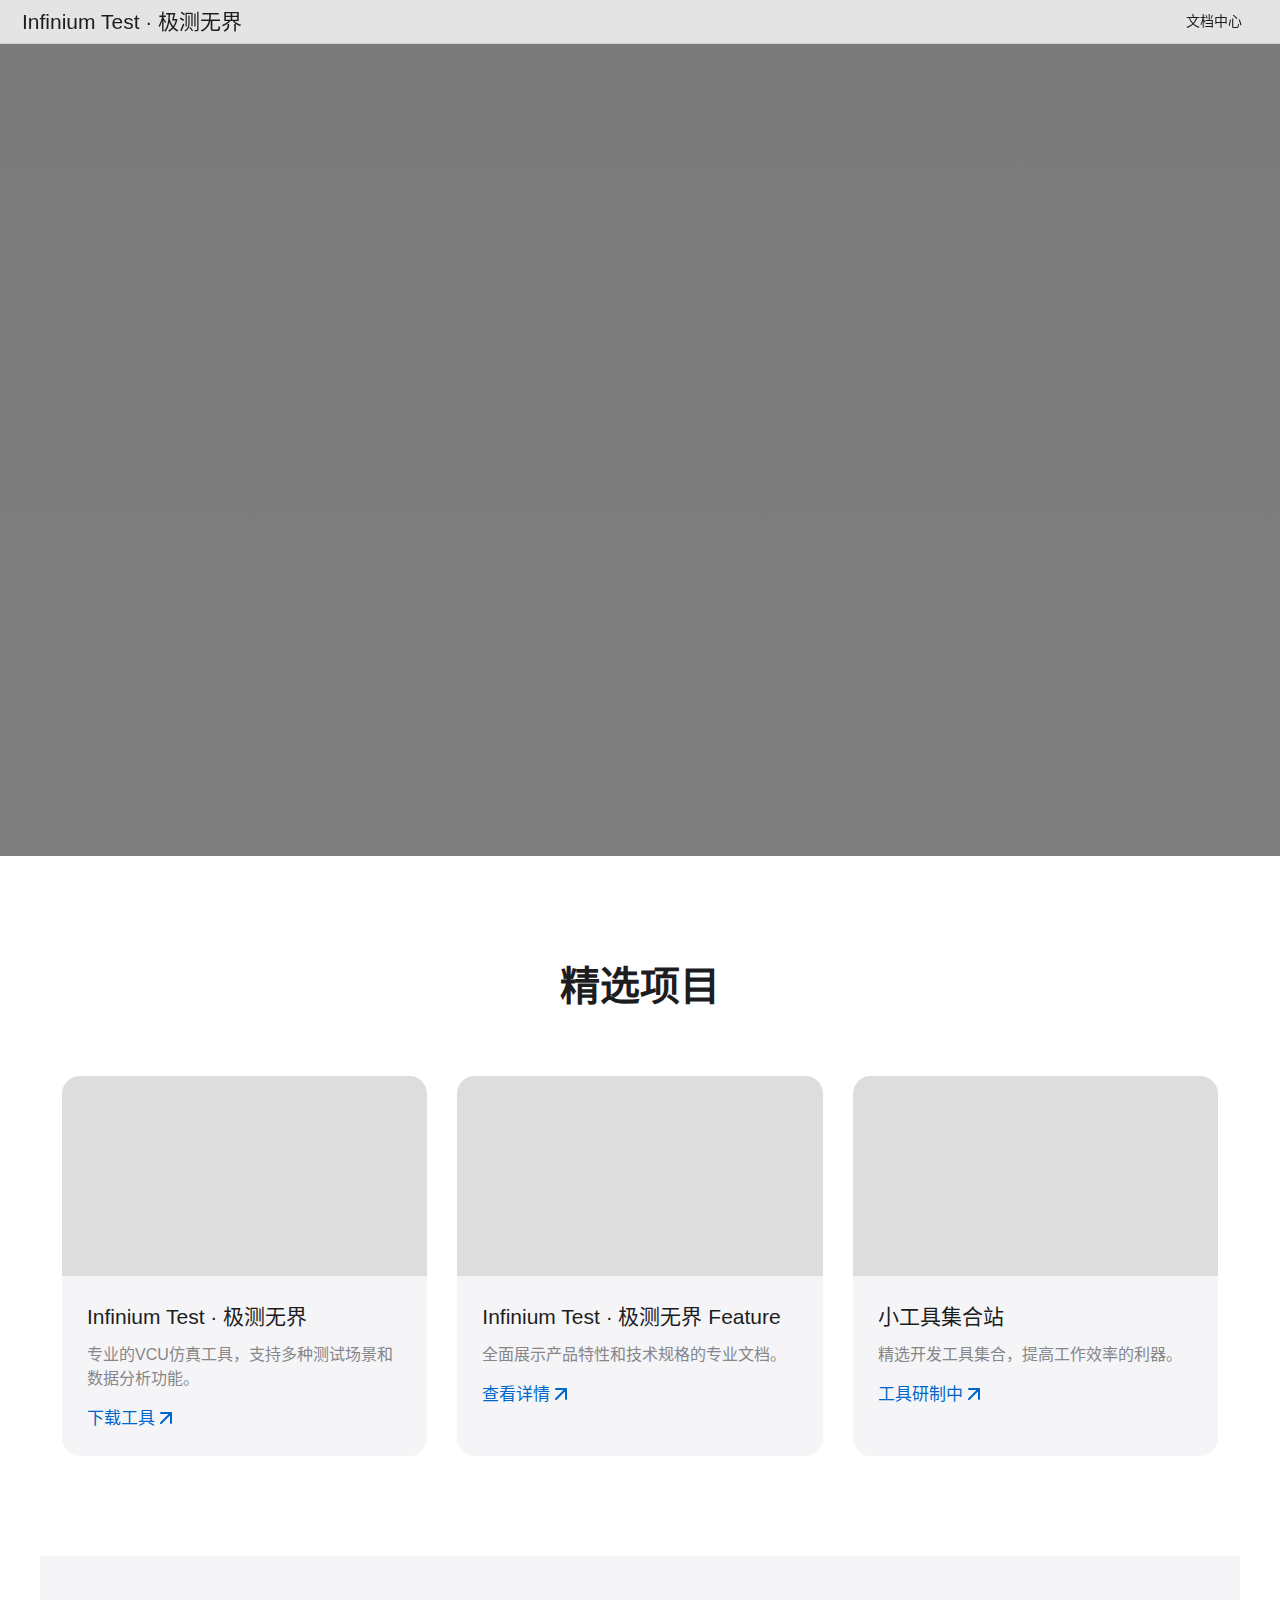
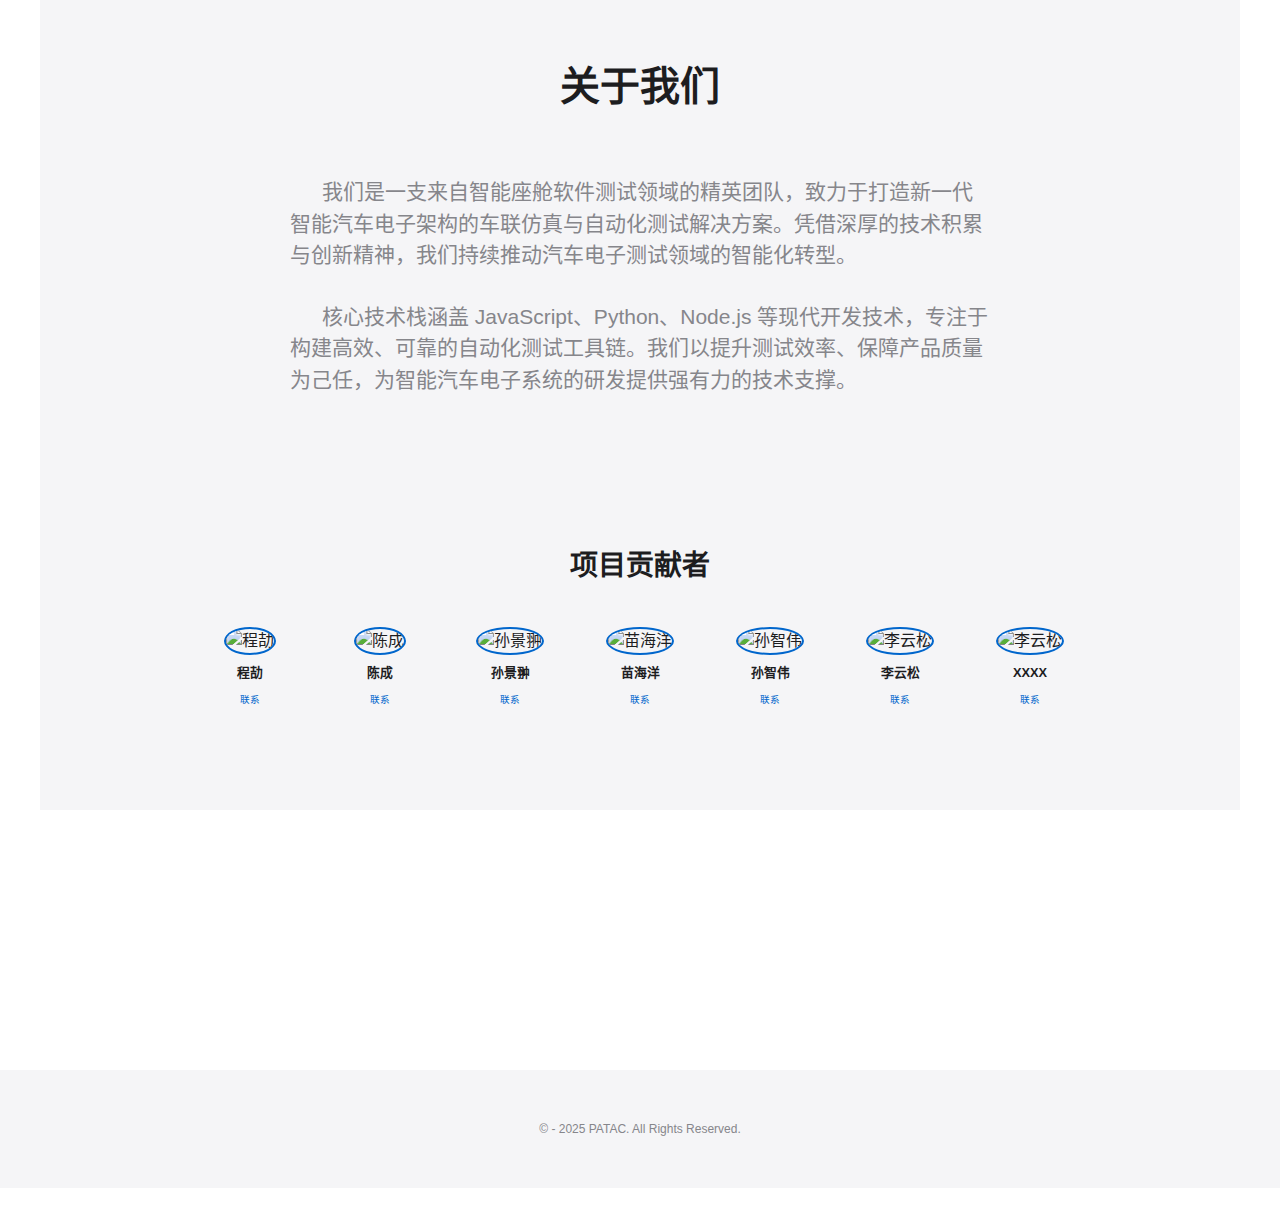
==== index.html @ ec0acb96 "init" ====
<!DOCTYPE html>
<html lang="zh-CN">
<head>
    <meta charset="UTF-8">
    <meta name="viewport" content="width=device-width, initial-scale=1.0">
    <title>Infinium Test · 极测无界 | 首页</title>
    <link rel="stylesheet" type="text/css" href="./css/animate.css" />
<!--    <link rel="stylesheet" type="text/css" href="./css/animate.css" />-->
<!--    <link rel="stylesheet" type="text/css" href="./css/elementui-index.css" />-->
    <style>
        :root {
            --apple-black: #1d1d1f;
            --apple-dark-gray: #333336;
            --apple-gray: #86868b;
            --apple-light-gray: #f5f5f7;
            --apple-blue: #0066cc;
            --apple-white: #ffffff;
        }
        
        * {
            margin: 0;
            padding: 0;
            box-sizing: border-box;
            font-family: -apple-system, BlinkMacSystemFont, "Segoe UI", Roboto, Helvetica, Arial, sans-serif;
        }
        
        body {
            background-color: var(--apple-white);
            color: var(--apple-black);
            line-height: 1.5;
            -webkit-font-smoothing: antialiased;
        }
        
        .navbar {
            background-color: rgba(255, 255, 255, 0.8);
            backdrop-filter: blur(20px);
            -webkit-backdrop-filter: blur(20px);
            position: fixed;
            top: 0;
            left: 0;
            right: 0;
            height: 44px;
            padding: 0 22px;
            display: flex;
            align-items: center;
            justify-content: space-between;
            z-index: 999;
            border-bottom: 1px solid rgba(0, 0, 0, 0.1);
        }
        
        .nav-logo {
            font-size: 21px;
            font-weight: 500;
            color: var(--apple-black);
            text-decoration: none;
        }
        
        .nav-links {
            display: flex;
            gap: 30px;
            align-items: center;
        }
        
        .nav-link {
            color: var(--apple-black);
            text-decoration: none;
            font-size: 14px;
            font-weight: 400;
            transition: opacity 0.3s;
        }
        
        .nav-link:hover {
            opacity: 0.7;
        }

        .nav-dropdown {
            position: relative;
            display: flex;
            align-items: center;
        }

        .dropdown-menu {
            position: absolute;
            top: 100%;
            left: 0;
            background-color: rgba(255, 255, 255, 0.9);
            backdrop-filter: blur(20px);
            -webkit-backdrop-filter: blur(20px);
            border-radius: 8px;
            box-shadow: 0 4px 12px rgba(0, 0, 0, 0.1);
            padding: 8px 0;
            min-width: 160px;
            opacity: 0;
            visibility: hidden;
            transition: opacity 0.3s, visibility 0.3s;
        }

        .dropdown-item {
            display: block;
            padding: 8px 16px;
            color: var(--apple-black);
            text-decoration: none;
            font-size: 14px;
            transition: background-color 0.3s;
        }

        .dropdown-item:hover {
            background-color: var(--apple-light-gray);
        }

        .nav-dropdown:hover .dropdown-menu {
            opacity: 1;
            visibility: visible;
        }

        .hero-slideshow {
            position: absolute;
            top: 0;
            left: 0;
            width: 100%;
            height: 100%;
            z-index: 0;
        }

        .slide {
            position: absolute;
            top: 0;
            left: 100%;  /* 初始位置在屏幕右侧 */
            width: 100%;
            height: 100%;
            background-size: cover;
            background-position: center;
            transition: left 1s ease-in-out;  /* 添加left属性的过渡效果 */
            opacity: 0.8;
        }

        .slide.active {
            left: 0;  /* 当前幻灯片移动到正常位置 */
        }

        .slide.prev {
            left: -100%;  /* 上一张幻灯片移动到左侧 */
        }
        
        .hero {
            min-height: 100vh;
            display: flex;
            flex-direction: column;
            justify-content: center;
            align-items: center;
            text-align: center;
            padding: 0 22px;
            margin-top: -44px;
            background: linear-gradient(to bottom, var(--apple-light-gray), var(--apple-white));
            /*background: red;*/
            /*background-image: url("./resources/images/home.png"); !* 图片路径 *!*/
            /*background-repeat: no-repeat;           !* 不重复 *!*/
            /*background-position: center;            !* 居中 *!*/
            /*background-size: cover;*/
            position: relative;
            overflow: hidden;
        }
        
        .hero h1 {
            font-size: 80px;
            font-weight: 600;
            font-color: red;
            margin-bottom: 10px;
            /*background: linear-gradient(to right, #000, #333);*/
            /*-webkit-background-clip: text;*/
            /*-webkit-text-fill-color: transparent;*/
            z-index: 10;
            color: var(--apple-white);
            text-shadow: 2px 2px 4px rgba(0, 0, 0, 0.5);
        }
        
        .hero p {
            font-size: 28px;
            color: var(--apple-gray);
            /*color: var(--apple-white);*/
            /*color: white;*/
            /*color: yellow;*/
            max-width: 700px;
            margin-bottom: 40px;
            z-index: 10;
            color: var(--apple-white);
            text-shadow: 1px 1px 2px rgba(0, 0, 0, 0.5);
        }
        
        .hero-links {
            display: flex;
            gap: 20px;
        }
        
        .hero-link {
            color: var(--apple-white);
            text-decoration: none;
            font-size: 21px;
            position: relative;
        }
        
        .hero-link:after {
            content: "";
            position: absolute;
            bottom: -2px;
            left: 0;
            width: 100%;
            height: 1px;
            background-color: var(--apple-blue);
            transform: scaleX(0);
            transform-origin: right;
            transition: transform 0.3s ease;
        }
        
        .hero-link:hover:after {
            transform: scaleX(1);
            transform-origin: left;
            color: var(--apple-blue);
        }
        
        .section {
            padding: 100px 22px;
            max-width: 1200px;
            margin: 0 auto;
        }
        
        .section-title {
            font-size: 40px;
            font-weight: 600;
            margin-bottom: 60px;
            text-align: center;
        }
        
        .projects-grid {
            display: grid;
            grid-template-columns: repeat(auto-fill, minmax(300px, 1fr));
            gap: 30px;
        }
        
        .project-card {
            background-color: var(--apple-light-gray);
            border-radius: 18px;
            overflow: hidden;
            transition: transform 0.3s, box-shadow 0.3s;
        }
        
        .project-card:hover {
            transform: translateY(-5px);
            box-shadow: 0 10px 30px rgba(0, 0, 0, 0.1);
        }
        
        .project-image {
            height: 200px;
            background-color: #ddd;
            background-size: cover;
            background-position: center;
        }
        
        .project-content {
            padding: 25px;
        }
        
        .project-title {
            font-size: 21px;
            font-weight: 500;
            margin-bottom: 10px;
        }
        
        .project-desc {
            color: var(--apple-gray);
            margin-bottom: 15px;
        }
        
        .project-link {
            color: var(--apple-blue);
            text-decoration: none;
            font-size: 17px;
            display: inline-flex;
            align-items: center;
        }
        
        .project-link svg {
            margin-left: 5px;
            transition: transform 0.3s;
        }
        
        .project-link:hover svg {
            transform: translateX(3px);
        }
        
        .footer {
            background-color: var(--apple-light-gray);
            padding: 50px 22px;
            text-align: center;
        }
        
        .footer-links {
            display: flex;
            justify-content: center;
            gap: 30px;
            margin-bottom: 30px;
        }
        
        .footer-link {
            color: var(--apple-gray);
            text-decoration: none;
            font-size: 14px;
        }
        
        .footer-link:hover {
            color: var(--apple-blue);
        }
        
        .copyright {
            color: var(--apple-gray);
            font-size: 12px;
        }
        
        @media (max-width: 768px) {
            .hero h1 {
                font-size: 48px;
            }
            
            .hero p {
                font-size: 21px;
            }
            
            .section-title {
                font-size: 32px;
            }
            
            .projects-grid {
                grid-template-columns: 1fr;
            }
        }

        .overlay {
            position: absolute;
            top: 0;
            left: 0;
            width: 100%;
            height: 100%;
            background-color: rgba(0, 0, 0, 0.5); /* 半透明黑色遮罩 */
            z-index: 1;
        }

        h1, p, .hero-links {
            position: relative;
            z-index: 2; /* 确保文字在遮罩层之上 */
        }

        /* 字母动画相关样式 */
        .letter {
            position: absolute;
            font-size: 40px;
            font-weight: bold;
            color: #fff;
            display: inline-block;
            transform-origin: center;
            z-index: 5;
            text-shadow: 0 0 10px rgba(51, 153, 255, 0.7);
            will-change: transform, opacity, left, top;
            font-family: 'Fira Mono', monospace;
        }

        .initial-letter {
            position: relative;
            display: inline-block;
            transform-origin: center;
            transform-style: preserve-3d;
            margin: 0 2px;
            transition: transform 0.3s ease, opacity 0.3s ease;
            font-family: 'Fira Mono', monospace;
        }

        .initial-letter-container {
            position: absolute;
            left: 50%;
            top: 35%;
            transform: translate(-50%, -50%);
            text-align: center;
            z-index: 5;
        }

        .remaining-letter {
            position: absolute;
            opacity: 0;
            color: #fff;
            font-size: 40px;
            font-weight: bold;
            text-shadow: 0 0 10px rgba(51, 153, 255, 0.7);
            z-index: 5;
            font-family: 'Fira Mono', monospace;
        }

        .explosion-container {
            position: absolute;
            width: 100%;
            height: 100%;
            pointer-events: none;
            z-index: 3;
        }

        .particle {
            position: absolute;
            background-color: #3498db;
            border-radius: 50%;
            width: 5px;
            height: 5px;
            opacity: 0;
            will-change: transform, opacity;
        }

        .word-container {
            position: absolute;
            display: flex;
            justify-content: flex-start;
            align-items: center;
            height: 60px;
            z-index: 5;
        }

        .letter-position {
            display: inline-block;
            width: 24px; /* 等宽字体下的字符宽度 */
            height: 40px;
            text-align: center;
            margin-right: 4px; /* 字符间距 */
        }

        .exploding-letter {
            position: absolute;
            font-size: 40px;
            font-weight: bold;
            color: #fff;
            text-shadow: 0 0 10px rgba(51, 153, 255, 0.7);
            will-change: transform, opacity, left, top;
            transition-property: transform, opacity, left, top;
            transition-timing-function: cubic-bezier(0.25, 0.8, 0.25, 1);
            font-family: 'Fira Mono', monospace;
            z-index: 5;
        }

        .motion-container {
            position: absolute;
            width: 100%;
            height: 100vh;
            z-index: 4;
        }

        .contributor-card img {
            width: 80px;
            height: 80px;
            border-radius: 50%;
            object-fit: cover;
            border: 2px solid var(--apple-blue);
            transition: all 0.3s ease;
            animation: rotateSlowly 30s linear infinite;
        }

        /* 奇数头像顺时针旋转 */
        .contributor-card:nth-child(odd) img {
            animation-direction: normal;
        }

        /* 偶数头像逆时针旋转 */
        .contributor-card:nth-child(even) img {
            animation-direction: reverse;
        }

        .contributor-card img:hover {
            transform: scale(1.2);
            box-shadow: 0 0 30px rgba(51, 153, 255, 0.8);
            filter: brightness(1.1);
            animation-play-state: paused;
        }

        @keyframes rotateSlowly {
            from {
                transform: rotate(0deg) scale(1);
            }
            to {
                transform: rotate(360deg) scale(1);
            }
        }

        @keyframes glow {
            0% {
                color: var(--apple-black);
                text-shadow: 0 0 5px rgba(255, 215, 0, 0);
            }
            100% {
                color: #FFD700; /* 金色 */
                text-shadow: 0 0 10px rgba(255, 215, 0, 0.8);
            }
        }

    </style>
</head>
<body>
    <nav class="navbar">
        <span href="#" class="nav-logo">Infinium Test · 极测无界</span>
        <div class="nav-links">
<!--            <div class="nav-dropdown">-->
<!--                <a href="#" class="nav-link">指南</a>-->
<!--                <div class="dropdown-menu">-->
<!--                    <a href="./html/overview.html" class="dropdown-item">Overview</a>-->
<!--                    <a href="./html/document-center.html" class="dropdown-item">文档中心</a>-->
<!--                    <a href="./html/api.html" class="dropdown-item">API文档</a>-->

<!--                </div>-->
<!--            </div>-->
<!--            <a href="#projects" class="nav-link">项目</a>-->
<!--            <a href="#about" class="nav-link">关于</a>-->
            <a href="./html/document-center.html" class="dropdown-item">文档中心</a>
        </div>
    </nav>
    




    <section class="hero">
        <div class="hero-slideshow">
<!--            <div class="slide animated bounceInDown" style="background-image: url('./resources/images/home.jpg');"></div>-->
            <div class="slide animated bounceInDown" style="background-image: url('./resources/images/buick-2.jpg');"></div>
<!--            <div class="slide animated bounceInDown" style="background-image: url('./resources/images/buick-1.jpg');"></div>-->
<!--            <div class="slide" style="background-image: url('./resources/images/cadi-0.png');"></div>-->
<!--            <div class="slide animated" style="background-image: url('./resources/images/buick-2.jpg');"></div>-->
            <div class="slide" style="background-image: url('./resources/images/buick-3.jpg');"></div>
            <div class="slide" style="background-image: url('./resources/images/cadi-1.png');"></div>
            <div class="slide" style="background-image: url('./resources/images/buick-4.jpg');"></div>
            <div class="slide" style="background-image: url('./resources/images/cadi-2.jpg');"></div>
            <div class="slide" style="background-image: url('./resources/images/buick-5.jpg');"></div>
            <div class="slide" style="background-image: url('./resources/images/cadi-3.jpg');"></div>
            <div class="slide" style="background-image: url('./resources/images/buick-6.jpg');"></div>
            <div class="slide" style="background-image: url('./resources/images/cadi-4.jpg');"></div>
            <div class="slide" style="background-image: url('./resources/images/buick-7.jpg');"></div>
            <div class="slide" style="background-image: url('./resources/images/buick-3.jpg');"></div>





            <div class="overlay"></div>
        </div>

        <!-- 添加字母动画容器 -->
        <div class="motion-container" id="animationContainer"></div>
        <div class="explosion-container" id="explosionContainer"></div>

        <!-- 原有的标题和内容 - 在动画完成后显示 -->
        <h1 class="animated zoomInDown" id="main-title" style="opacity: 0">汽车 · 仿真 · 重新定义</h1>
        <p class="animated zoomIn" id="main-subtitle" style="opacity: 0">智能座舱软件测试团队</p>
        <div class="hero-links animated zoomIn" id="main-links" style="opacity: 0">
<!--            <a href="#projects" class="hero-link">查看项目</a>-->
        </div>

        <button id="startAnimation" style="display: none;">开始动画</button>
    </section>




    <section id="projects" class="section">
        <h2 class="section-title">精选项目</h2>
        <div class="projects-grid">
            <div class="project-card">
                <div class="project-image" style="background-image: url('https://images.unsplash.com/photo-1551288049-bebda4e38f71?ixlib=rb-1.2.1&auto=format&fit=crop&w=600&q=80')"></div>
                <div class="project-content">
                    <h3 class="project-title">Infinium Test · 极测无界</h3>
                    <p class="project-desc">专业的VCU仿真工具，支持多种测试场景和数据分析功能。</p>
                    <a href="./html/release-info.html" class="project-link">
                        下载工具
                        <svg width="12" height="12" viewBox="0 0 12 12" fill="none" xmlns="http://www.w3.org/2000/svg">
                            <path d="M1 11L11 1M11 1H1M11 1V11" stroke="#0066cc" stroke-width="2" stroke-linecap="round" stroke-linejoin="round"/>
                        </svg>
                    </a>
                </div>
            </div>
            
            <div class="project-card">
                <div class="project-image" style="background-image: url('https://images.unsplash.com/photo-1460925895917-afdab827c52f?ixlib=rb-1.2.1&auto=format&fit=crop&w=600&q=80')"></div>
                <div class="project-content">
                    <h3 class="project-title">Infinium Test · 极测无界 Feature</h3>
                    <p class="project-desc">全面展示产品特性和技术规格的专业文档。</p>
                    <a href="./html/overview.html" class="project-link">
                        查看详情
                        <svg width="12" height="12" viewBox="0 0 12 12" fill="none" xmlns="http://www.w3.org/2000/svg">
                            <path d="M1 11L11 1M11 1H1M11 1V11" stroke="#0066cc" stroke-width="2" stroke-linecap="round" stroke-linejoin="round"/>
                        </svg>
                    </a>
                </div>
            </div>

            <div class="project-card">
                <div class="project-image" style="background-image: url('https://images.unsplash.com/photo-1522542550221-31fd19575a2d?ixlib=rb-1.2.1&auto=format&fit=crop&w=600&q=80')"></div>
                <div class="project-content">
                    <h3 class="project-title">小工具集合站</h3>
                    <p class="project-desc">精选开发工具集合，提高工作效率的利器。</p>
                    <a href="./html/tool-set.html" class="project-link">
                        工具研制中
                        <svg width="12" height="12" viewBox="0 0 12 12" fill="none" xmlns="http://www.w3.org/2000/svg">
                            <path d="M1 11L11 1M11 1H1M11 1V11" stroke="#0066cc" stroke-width="2" stroke-linecap="round" stroke-linejoin="round"/>
                        </svg>
                    </a>
                </div>
            </div>
        </div>
    </section>
    
    <section id="about" class="section" style="background-color: var(--apple-light-gray);">
        <h2 class="section-title">关于我们</h2>
        <div style="max-width: 700px; margin: 0 auto; text-align: left;text-indent: 2em;">
            <p style="font-size: 21px; color: var(--apple-gray); margin-bottom: 30px;">
                我们是一支来自智能座舱软件测试领域的精英团队，致力于打造新一代智能汽车电子架构的车联仿真与自动化测试解决方案。凭借深厚的技术积累与创新精神，我们持续推动汽车电子测试领域的智能化转型。
            </p>
            <p style="font-size: 21px; color: var(--apple-gray);">
                核心技术栈涵盖 JavaScript、Python、Node.js 等现代开发技术，专注于构建高效、可靠的自动化测试工具链。我们以提升测试效率、保障产品质量为己任，为智能汽车电子系统的研发提供强有力的技术支撑。
            </p>
        </div>

        <!-- 新增贡献者信息部分 -->
        <div class="contributors-section" style="margin-top: 150px;">
            <h3 style="text-align: center; font-size: 28px; margin-bottom: 40px; color: var(--apple-black);">项目贡献者</h3>
            <div style="display: flex; flex-wrap: wrap; justify-content: center; gap: 20px;">
                <!-- 贡献者卡片 -->
                <div class="contributor-card" style="text-align: center; width: 110px;">
                    <img src="./resources/avatar/chengjie.jpg" alt="程劼" style="width: 80px; height: 80px; border-radius: 50%; object-fit: cover; border: 2px solid var(--apple-blue);">
                    <h4 style="font-size: 12.8px; margin: 8px 0 4px; color: var(--apple-black); animation: glow 3s infinite alternate;animation-delay: 0s;">程劼</h4>
<!--                    <p style="font-size: 11.2px; color: var(&#45;&#45;apple-gray);">测试开发</p>-->
                    <button onclick="showEmail('Cheng_Jie@patac.com.cn')" style="font-size: 9.6px; color: var(--apple-blue); background: none; border: none; cursor: pointer;">联系</button>
                </div>
                <div class="contributor-card" style="text-align: center; width: 110px;">
                    <img src="./resources/avatar/chencheng.jpg" alt="陈成" style="width: 80px; height: 80px; border-radius: 50%; object-fit: cover; border: 2px solid var(--apple-blue);">
                    <h4 style="font-size: 12.8px; margin: 8px 0 4px; color: var(--apple-black); animation: glow 3s infinite alternate;animation-delay: 0.4s;">陈成</h4>
<!--                    <p style="font-size: 11.2px; color: var(&#45;&#45;apple-gray);">测试开发</p>-->
                    <button onclick="showEmail('Chen_Cheng@patac.com.cn')" style="font-size: 9.6px; color: var(--apple-blue); background: none; border: none; cursor: pointer;">联系</button>
                </div>
                <div class="contributor-card" style="text-align: center; width: 110px;">
                    <img src="./resources/avatar/sunjingchong.jpg" alt="孙景翀" style="width: 80px; height: 80px; border-radius: 50%; object-fit: cover; border: 2px solid var(--apple-blue);">
                    <h4 style="font-size: 12.8px; margin: 8px 0 4px; color: var(--apple-black); animation: glow 3s infinite alternate;animation-delay: 0.8s;">孙景翀</h4>
<!--                    <p style="font-size: 11.2px; color: var(&#45;&#45;apple-gray);">测试开发</p>-->
                    <button onclick="showEmail('Sun_Jingchong@patac.com.cn')" style="font-size: 9.6px; color: var(--apple-blue); background: none; border: none; cursor: pointer;">联系</button>
                </div>
                <div class="contributor-card" style="text-align: center; width: 110px;">
                    <img src="./resources/avatar/miaohaiyang.jpg" alt="苗海洋" style="width: 80px; height: 80px; border-radius: 50%; object-fit: cover; border: 2px solid var(--apple-blue);">
                    <h4 style="font-size: 12.8px; margin: 8px 0 4px; color: var(--apple-black); animation: glow 3s infinite alternate;animation-delay: 1.2s;">苗海洋</h4>
<!--                    <p style="font-size: 11.2px; color: var(&#45;&#45;apple-gray);">测试开发</p>-->
                    <button onclick="showEmail('Miao_Haiyang@patac.com.cn')" style="font-size: 9.6px; color: var(--apple-blue); background: none; border: none; cursor: pointer;">联系</button>
                </div>
                <div class="contributor-card" style="text-align: center; width: 110px;">
                    <img src="./resources/avatar/sunzhiwei.jpg" alt="孙智伟" style="width: 80px; height: 80px; border-radius: 50%; object-fit: cover; border: 2px solid var(--apple-blue);">
                    <h4 style="font-size: 12.8px; margin: 8px 0 4px; color: var(--apple-black); animation: glow 3s infinite alternate;animation-delay: 1.6s;">孙智伟</h4>
<!--                    <p style="font-size: 11.2px; color: var(&#45;&#45;apple-gray);">测试开发</p>-->
                    <button onclick="showEmail('Sun_Zhiwei@patac.com.cn')" style="font-size: 9.6px; color: var(--apple-blue); background: none; border: none; cursor: pointer;">联系</button>
                </div>
                <div class="contributor-card" style="text-align: center; width: 110px;">
                    <img src="./resources/avatar/liyunsong.jpg" alt="李云松" style="width: 80px; height: 80px; border-radius: 50%; object-fit: cover; border: 2px solid var(--apple-blue);">
                    <h4 style="font-size: 12.8px; margin: 8px 0 4px; color: var(--apple-black); animation: glow 3s infinite alternate;animation-delay: 2.0s;">李云松</h4>
<!--                    <p style="font-size: 11.2px; color: var(&#45;&#45;apple-gray);">测试开发</p>-->
                    <button onclick="showEmail('Li_Yunsong@patac.com.cn')" style="font-size: 9.6px; color: var(--apple-blue); background: none; border: none; cursor: pointer;">联系</button>
                </div>

                <div class="contributor-card" style="text-align: center; width: 110px;">
                    <img src="./resources/avatar/liyunsong.jpg" alt="李云松" style="width: 80px; height: 80px; border-radius: 50%; object-fit: cover; border: 2px solid var(--apple-blue);">
                    <h4 style="font-size: 12.8px; margin: 8px 0 4px; color: var(--apple-black); animation: glow 3s infinite alternate;animation-delay: 2.0s;">XXXX</h4>
<!--                    <p style="font-size: 11.2px; color: var(&#45;&#45;apple-gray);">测试开发</p>-->
                    <button onclick="showEmail('Li_Yunsong@patac.com.cn')" style="font-size: 9.6px; color: var(--apple-blue); background: none; border: none; cursor: pointer;">联系</button>
                </div>

            </div>
        </div>
    </section>

    <section id="contact" class="section">
        <h2 class="section-title"></h2>
    </section>

    <footer class="footer">
        <p class="copyright">© - 2025 PATAC. All Rights Reserved.</p>
    </footer>
</body>
<!--<script src="./js/jquery.js" type="text/javascript"></script>-->
<!--<script src="./js/vue.min.js" type="text/javascript"></script>-->
<!--<script src="./js/axios.min.js" type="text/javascript"></script>-->
<!--<script src="./js/elementui-index.js" type="text/javascript"></script>-->
<script>
    const slides = document.querySelectorAll('.slide');
    let currentSlide = 0;

    function showSlide(index) {
        // 移除所有幻灯片的active和prev类
        slides.forEach(slide => {
            slide.classList.remove('active', 'prev');
        });

        // 如果存在上一张幻灯片，添加prev类
        if (index > 0) {
            slides[index - 1].classList.add('prev');
        } else {
            slides[slides.length - 1].classList.add('prev');
        }

        // 为当前幻灯片添加active类
        slides[index].classList.add('active');
    }

    function nextSlide() {
        currentSlide = (currentSlide + 1) % slides.length;
        showSlide(currentSlide);
    }

    // 初始化：显示第一张幻灯片
    showSlide(currentSlide);

    // 设置轮播间隔时间（例如5秒）
    setInterval(nextSlide, 5000);



    // 下面是字母动画的代码
    // 初始和终止文本 - 将第一个字母改为小写
    const initialText = "infinitest";
    const finalText = "initialize your infotainment testing";

    const container = document.getElementById('animationContainer');
    const explosionContainer = document.getElementById('explosionContainer');
    const startButton = document.getElementById('startAnimation');

    // 原始标题元素
    const mainTitle = document.getElementById('main-title');
    const mainSubtitle = document.getElementById('main-subtitle');
    const mainLinks = document.getElementById('main-links');

    // 字母间距和单词间距（等宽字体）
    const LETTER_WIDTH = 24;  // 等宽字体下每个字符的宽度
    const LETTER_SPACING = 4; // 字符间额外间距
    const WORD_SPACING = 28;  // 单词之间的间距

    // 创建初始文本
    function setupInitialText() {
        container.innerHTML = '';

        // 创建中央位置的初始文本容器
        const initialTextContainer = document.createElement('div');
        initialTextContainer.id = 'initialTextContainer';
        initialTextContainer.className = 'initial-letter-container';
        container.appendChild(initialTextContainer);

        for (let i = 0; i < initialText.length; i++) {
            const letter = document.createElement('span');
            letter.className = 'letter initial-letter';
            letter.id = `letter-${i}`;
            letter.textContent = initialText[i];
            letter.style.display = 'inline-block';
            initialTextContainer.appendChild(letter);
        }
    }

    // 创建爆炸粒子效果
    function createExplosionParticles(count) {
        explosionContainer.innerHTML = '';

        for (let i = 0; i < count; i++) {
            const particle = document.createElement('div');
            particle.className = 'particle';
            particle.style.left = '50%';
            particle.style.top = '50%';
            explosionContainer.appendChild(particle);
        }
    }

    // 执行爆炸动画
    function animateExplosion() {
        const initialLetters = document.querySelectorAll('.initial-letter');
        const centerX = window.innerWidth / 2;
        const centerY = window.innerHeight / 2;

        // 创建爆炸字母元素，并初始位置设置为中心
        initialLetters.forEach((letter, index) => {
            const explodingLetter = document.createElement('div');
            explodingLetter.className = 'exploding-letter';
            explodingLetter.textContent = letter.textContent;
            explodingLetter.dataset.index = index;
            explodingLetter.style.left = `${centerX}px`;
            explodingLetter.style.top = `${centerY}px`;
            explodingLetter.style.opacity = '1';
            explodingLetter.style.transform = 'scale(1)';
            container.appendChild(explodingLetter);
        });

        // 隐藏原始字母
        document.getElementById('initialTextContainer').style.opacity = '0';

        // 开始爆炸动画
        const explodingLetters = document.querySelectorAll('.exploding-letter');

        // 创建随机圆形路径
        const radius = Math.min(window.innerWidth, window.innerHeight) * 0.3; // 圆形半径为屏幕尺寸的30%
        const totalAngle = Math.PI * 2; // 完整圆
        const angleStep = totalAngle / explodingLetters.length; // 每个字母的角度步进

        // 为每个字母设置不同的动画路径
        explodingLetters.forEach((letter, index) => {
            // 计算在圆上的位置
            const angle = angleStep * index;
            const finalX = centerX + Math.cos(angle) * radius;
            const finalY = centerY + Math.sin(angle) * radius;

            // 随机缩放和旋转
            const randomScale = 0.8 + Math.random() * 0.8; // 0.8-1.6
            const randomRotation = Math.random() * 360; // 0-360度

            // 设置延迟
            const delay = index * 0.08; // 每个字母的延迟

            // 添加动画 - 第一阶段：向外爆炸
            setTimeout(() => {
                letter.style.transition = `left 0.8s cubic-bezier(0.2, 0.8, 0.2, 1.2),
                                              top 0.8s cubic-bezier(0.2, 0.8, 0.2, 1.2),
                                              transform 0.8s cubic-bezier(0.2, 0.8, 0.2, 1.2)`;
                letter.style.left = `${finalX}px`;
                letter.style.top = `${finalY}px`;
                letter.style.transform = `rotate(${randomRotation}deg) scale(${randomScale})`;

                // 圆形路径完成后的旋转
                setTimeout(() => {
                    // 在圆上随机旋转和缩放
                    letter.style.transition = `transform 1s cubic-bezier(0.4, 0.0, 0.2, 1)`;
                    letter.style.transform = `rotate(${randomRotation + 180}deg) scale(${randomScale * 1.2})`;
                }, 800);
            }, delay * 1000);
        });

        // 同时触发粒子爆炸效果
        setTimeout(() => {
            const particles = document.querySelectorAll('.particle');
            particles.forEach((particle, index) => {
                // 随机角度和距离
                const angle = Math.random() * Math.PI * 2;
                const distance = 150 + Math.random() * 250;

                // 计算终点位置
                const endX = centerX + Math.cos(angle) * distance;
                const endY = centerY + Math.sin(angle) * distance;

                // 随机大小和持续时间
                const size = 3 + Math.random() * 5;
                const duration = 0.8 + Math.random() * 0.6;
                const delay = Math.random() * 0.3;

                // 设置粒子样式
                particle.style.width = `${size}px`;
                particle.style.height = `${size}px`;
                particle.style.backgroundColor = `hsl(${210 + Math.random() * 40}, 100%, 60%)`;

                // 添加动画
                particle.style.transition = `transform ${duration}s cubic-bezier(0.18, 0.89, 0.32, 1.28) ${delay}s,
                                                opacity ${duration}s ease ${delay}s`;

                // 延迟执行，让过渡效果生效
                setTimeout(() => {
                    particle.style.opacity = '1';
                    particle.style.transform = `translate(${endX - centerX}px, ${endY - centerY}px)`;

                    // 粒子消失
                    setTimeout(() => {
                        particle.style.opacity = '0';
                    }, duration * 900);
                }, 10);
            });
        }, 200);

        // 动画完成后清除爆炸字母
        return new Promise(resolve => {
            setTimeout(() => {
                resolve();
            }, explodingLetters.length * 80 + 2000);
        });
    }

    // 布局最终文本位置
    function layoutFinalText() {
        const words = finalText.split(' ');
        const wordContainers = [];

        // 计算总宽度（使用等宽字体，每个字符宽度一致）
        let totalWidth = 0;
        for (let i = 0; i < words.length; i++) {
            totalWidth += words[i].length * (LETTER_WIDTH + LETTER_SPACING);
            if (i < words.length - 1) {
                totalWidth += WORD_SPACING;
            }
        }

        // 计算起始X位置，使文本居中
        let startX = (window.innerWidth - totalWidth) / 2;
        const centerY = window.innerHeight / 2;

        let currentX = startX;

        // 创建每个单词的容器
        for (let i = 0; i < words.length; i++) {
            const wordContainer = document.createElement('div');
            wordContainer.className = 'word-container';
            wordContainer.dataset.word = words[i];
            wordContainer.dataset.wordIndex = i;
            wordContainer.style.left = `${currentX}px`;
            wordContainer.style.top = `${centerY}px`;
            container.appendChild(wordContainer);

            // 添加单词的每个字母的位置占位
            for (let j = 0; j < words[i].length; j++) {
                const letterPosition = document.createElement('div');
                letterPosition.className = 'letter-position';
                letterPosition.dataset.wordIndex = i;
                letterPosition.dataset.posInWord = j;
                letterPosition.dataset.char = words[i][j];
                letterPosition.style.width = `${LETTER_WIDTH}px`;
                letterPosition.style.marginRight = `${LETTER_SPACING}px`;
                wordContainer.appendChild(letterPosition);
            }

            const wordWidth = words[i].length * (LETTER_WIDTH + LETTER_SPACING);
            wordContainers.push({
                element: wordContainer,
                word: words[i],
                left: currentX,
                width: wordWidth
            });

            // 更新下一个单词的起始位置
            currentX += wordWidth + WORD_SPACING;
        }

        return wordContainers;
    }

    // 依次将爆炸字母落到最终位置
    function animateLettersFalling() {
        // 布局最终文本
        const wordContainers = layoutFinalText();

        // 正确的字母映射关系
        const mappings = [
            // "inf" to "inf" in "infotainment" (第2个单词)
            { sourceIndex: 0, targetWordIndex: 2, targetPosInWord: 0 }, // i -> 'i' in infotainment
            { sourceIndex: 1, targetWordIndex: 2, targetPosInWord: 1 }, // n -> 'n' in infotainment
            { sourceIndex: 2, targetWordIndex: 2, targetPosInWord: 2 }, // f -> 'f' in infotainment

            // "init" to "init" in "initialize" (第0个单词)
            { sourceIndex: 3, targetWordIndex: 0, targetPosInWord: 0 }, // i -> 'i' in initialize
            { sourceIndex: 4, targetWordIndex: 0, targetPosInWord: 1 }, // n -> 'n' in initialize
            { sourceIndex: 5, targetWordIndex: 0, targetPosInWord: 2 }, // i -> 'i' in initialize
            { sourceIndex: 6, targetWordIndex: 0, targetPosInWord: 3 }, // t -> 't' in initialize

            // "test" to "tes" in "testing" (第3个单词)
            { sourceIndex: 7, targetWordIndex: 3, targetPosInWord: 1 }, // e -> 'e' in testing
            { sourceIndex: 8, targetWordIndex: 3, targetPosInWord: 2 }, // s -> 's' in testing
            { sourceIndex: 9, targetWordIndex: 3, targetPosInWord: 3 }  // t -> 't' in testing
        ];

        // 获取爆炸字母元素
        const explodingLetters = document.querySelectorAll('.exploding-letter');

        // 为每个映射的字母创建飞行动画
        mappings.forEach((mapping, index) => {
            const delay = 0.3 + index * 0.2; // 依次落地

            // 查找目标单词容器
            const targetWord = wordContainers[mapping.targetWordIndex];

            // 获取目标字母位置元素
            const letterPositions = targetWord.element.querySelectorAll('.letter-position');
            const targetLetterPosition = letterPositions[mapping.targetPosInWord];

            // 获取目标字母在页面中的绝对位置
            const rect = targetLetterPosition.getBoundingClientRect();
            const targetLeft = rect.left;
            const targetTop = rect.top;

            // 找到对应的爆炸字母
            const sourceLetterIndex = mapping.sourceIndex;
            const explodingLetter = Array.from(explodingLetters).find(el =>
                parseInt(el.dataset.index) === sourceLetterIndex
            );

            if (explodingLetter) {
                // 标记字母将要移动到的位置
                explodingLetter.dataset.targetWordIndex = mapping.targetWordIndex;
                explodingLetter.dataset.targetPosInWord = mapping.targetPosInWord;

                // 依次落地动画
                setTimeout(() => {
                    // 设置弹跳效果
                    explodingLetter.style.transition = `
                            left 1s cubic-bezier(0.25, 0.1, 0.25, 1.4),
                            top 1s cubic-bezier(0.25, 0.1, 0.25, 1.4),
                            transform 1s cubic-bezier(0.25, 0.1, 0.25, 1.4)
                        `;
                    explodingLetter.style.left = `${targetLeft}px`;
                    explodingLetter.style.top = `${targetTop}px`;
                    explodingLetter.style.transform = 'rotate(0deg) scale(1)';

                    // 添加落地弹跳效果
                    explodingLetter.addEventListener('transitionend', function onceEnd(e) {
                        if (e.propertyName === 'top') {
                            explodingLetter.style.transition = 'transform 0.3s cubic-bezier(0.34, 1.56, 0.64, 1)';
                            explodingLetter.style.transform = 'scale(1.2)';

                            setTimeout(() => {
                                explodingLetter.style.transform = 'scale(1)';
                            }, 150);

                            explodingLetter.removeEventListener('transitionend', onceEnd);
                        }
                    });
                }, delay * 1000);
            }
        });

        // 所有字母到位后，显示剩余的字母完成单词
        setTimeout(() => {
            // 为每个字母位置添加剩余字母
            wordContainers.forEach((wordContainer) => {
                const letterPositions = wordContainer.element.querySelectorAll('.letter-position');

                letterPositions.forEach((position, posIndex) => {
                    const wordIndex = parseInt(position.dataset.wordIndex);
                    const posInWord = parseInt(position.dataset.posInWord);
                    const char = position.dataset.char;

                    // 检查此位置是否已有爆炸字母
                    const existingLetter = Array.from(document.querySelectorAll('.exploding-letter')).find(el =>
                        parseInt(el.dataset.targetWordIndex) === wordIndex &&
                        parseInt(el.dataset.targetPosInWord) === posInWord
                    );

                    // 如果没有爆炸字母在这个位置，添加剩余字母
                    if (!existingLetter) {
                        const remainingLetter = document.createElement('div');
                        remainingLetter.className = 'remaining-letter';
                        remainingLetter.textContent = char;

                        // 获取位置元素的位置
                        const rect = position.getBoundingClientRect();
                        remainingLetter.style.left = `${rect.left}px`;
                        remainingLetter.style.top = `${rect.top}px`;
                        container.appendChild(remainingLetter);

                        // 让剩余字母渐入显示，按单词顺序错开显示
                        setTimeout(() => {
                            remainingLetter.style.transition = 'opacity 0.5s ease';
                            remainingLetter.style.opacity = '1';
                        }, (wordIndex * 5 + posIndex) * 50); // 错开渐入时间
                    }
                });
            });

            // 动画完成后显示原始标题
            setTimeout(() => {
                // 清理动画元素
                container.innerHTML = '';

                // 显示原始标题
                mainTitle.style.opacity = '1';
                mainSubtitle.style.opacity = '1';
                mainLinks.style.opacity = '1';
            }, 1500);
        }, (0.3 + mappings.length * 0.2 + 1.2) * 1000); // 等所有映射字母飞行结束后
    }

    // 自动启动动画
    async function startAnimation() {
        // 隐藏原始标题
        mainTitle.style.opacity = '0';
        mainSubtitle.style.opacity = '0';
        mainLinks.style.opacity = '0';

        // 清除容器
        container.innerHTML = '';
        explosionContainer.innerHTML = '';

        // 重新设置初始文本
        setupInitialText();

        // 等待一小段时间让初始文本显示
        setTimeout(async () => {
            // 创建爆炸粒子
            createExplosionParticles(150);

            // 执行爆炸动画 - 等待动画完成
            await animateExplosion();

            // 字母落下动画
            animateLettersFalling();
        }, 600);
    }

    // 页面加载完成后自动启动动画
    window.addEventListener('load', function() {
        setTimeout(startAnimation, 1800);
    });

    // 添加显示邮箱的函数
    function showEmail(email) {
        // 使用alert显示
        alert(`联系邮箱：${email}`);
        
        // 或者使用更优雅的Toast提示（需要先添加Toast样式）
        // showToast(`联系邮箱：${email}`);
    }

    // 如果需要更优雅的Toast提示，可以添加以下代码
    /*
    function showToast(message) {
        const toast = document.createElement('div');
        toast.style.position = 'fixed';
        toast.style.bottom = '20px';
        toast.style.left = '50%';
        toast.style.transform = 'translateX(-50%)';
        toast.style.backgroundColor = 'rgba(0,0,0,0.7)';
        toast.style.color = 'white';
        toast.style.padding = '12px 24px';
        toast.style.borderRadius = '4px';
        toast.style.zIndex = '1000';
        toast.textContent = message;
        document.body.appendChild(toast);
        
        setTimeout(() => {
            document.body.removeChild(toast);
        }, 3000);
    }
    */

</script>
</script>
</html>
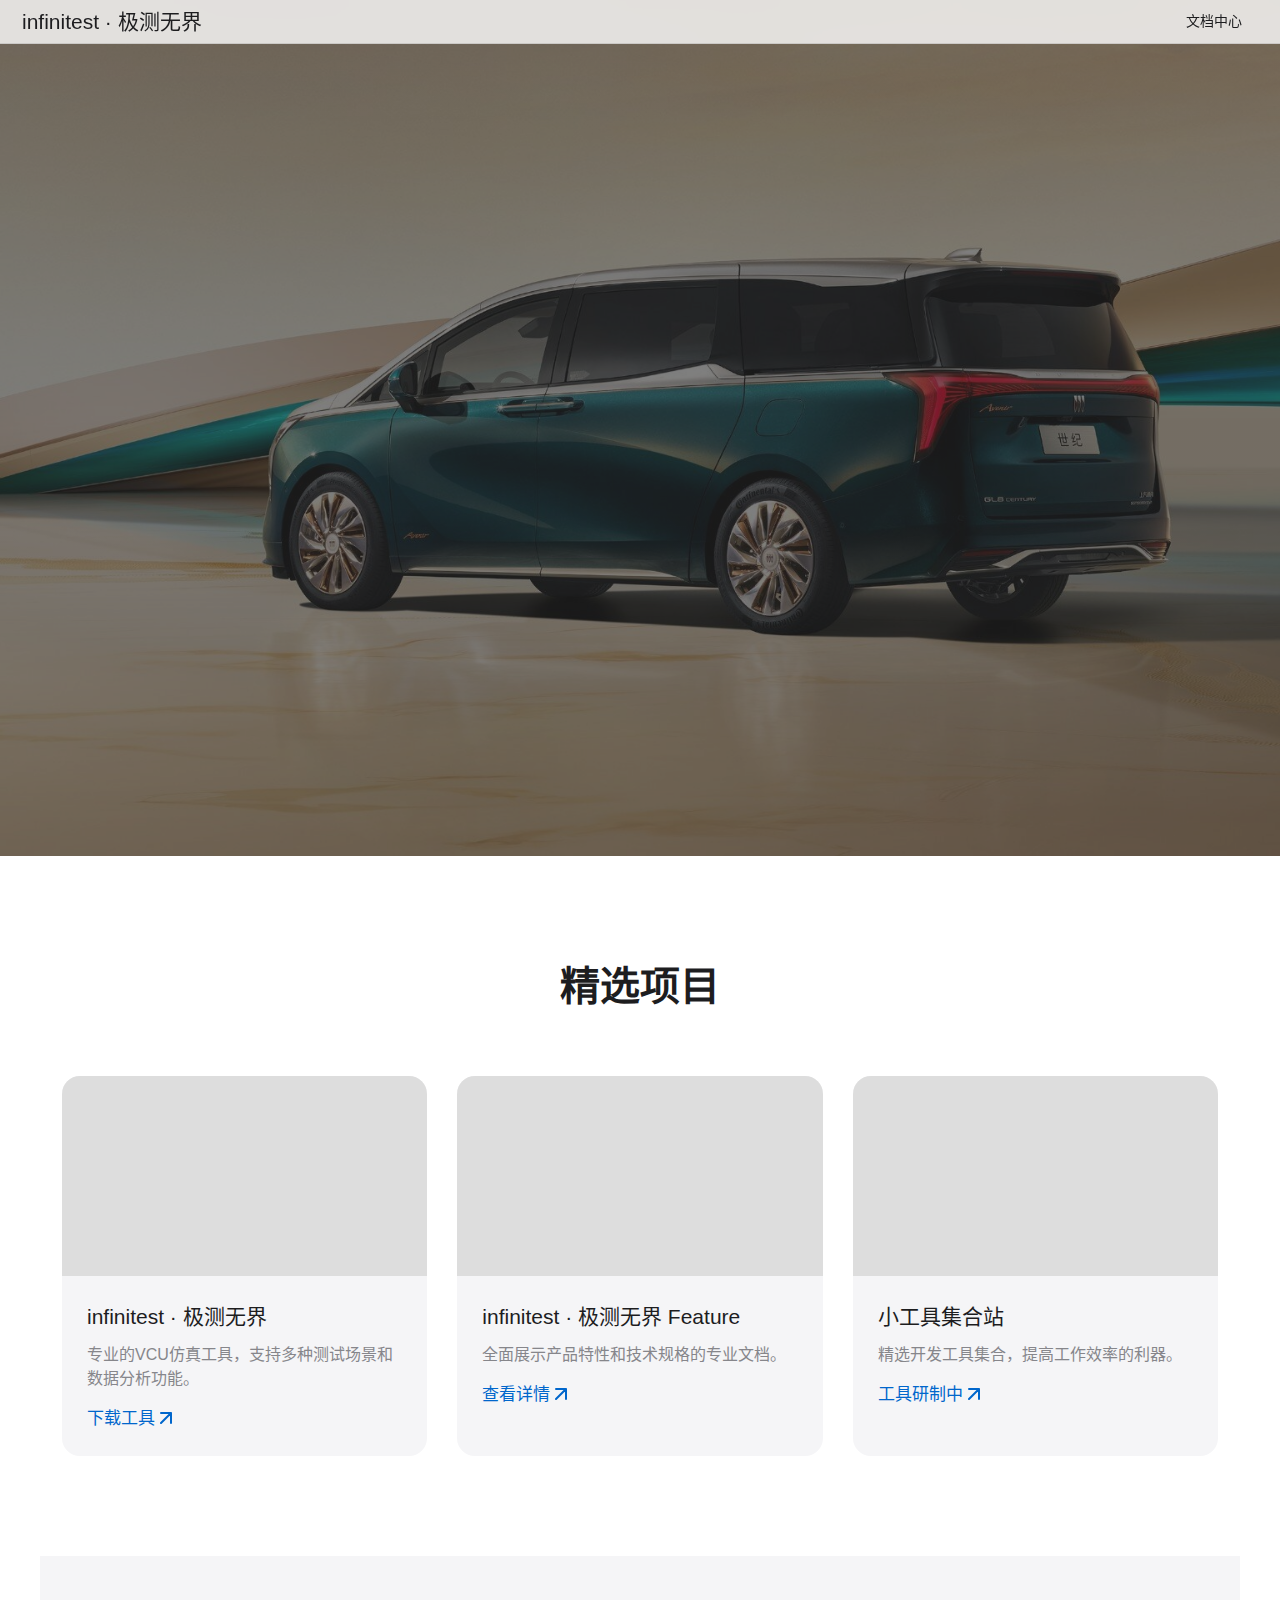
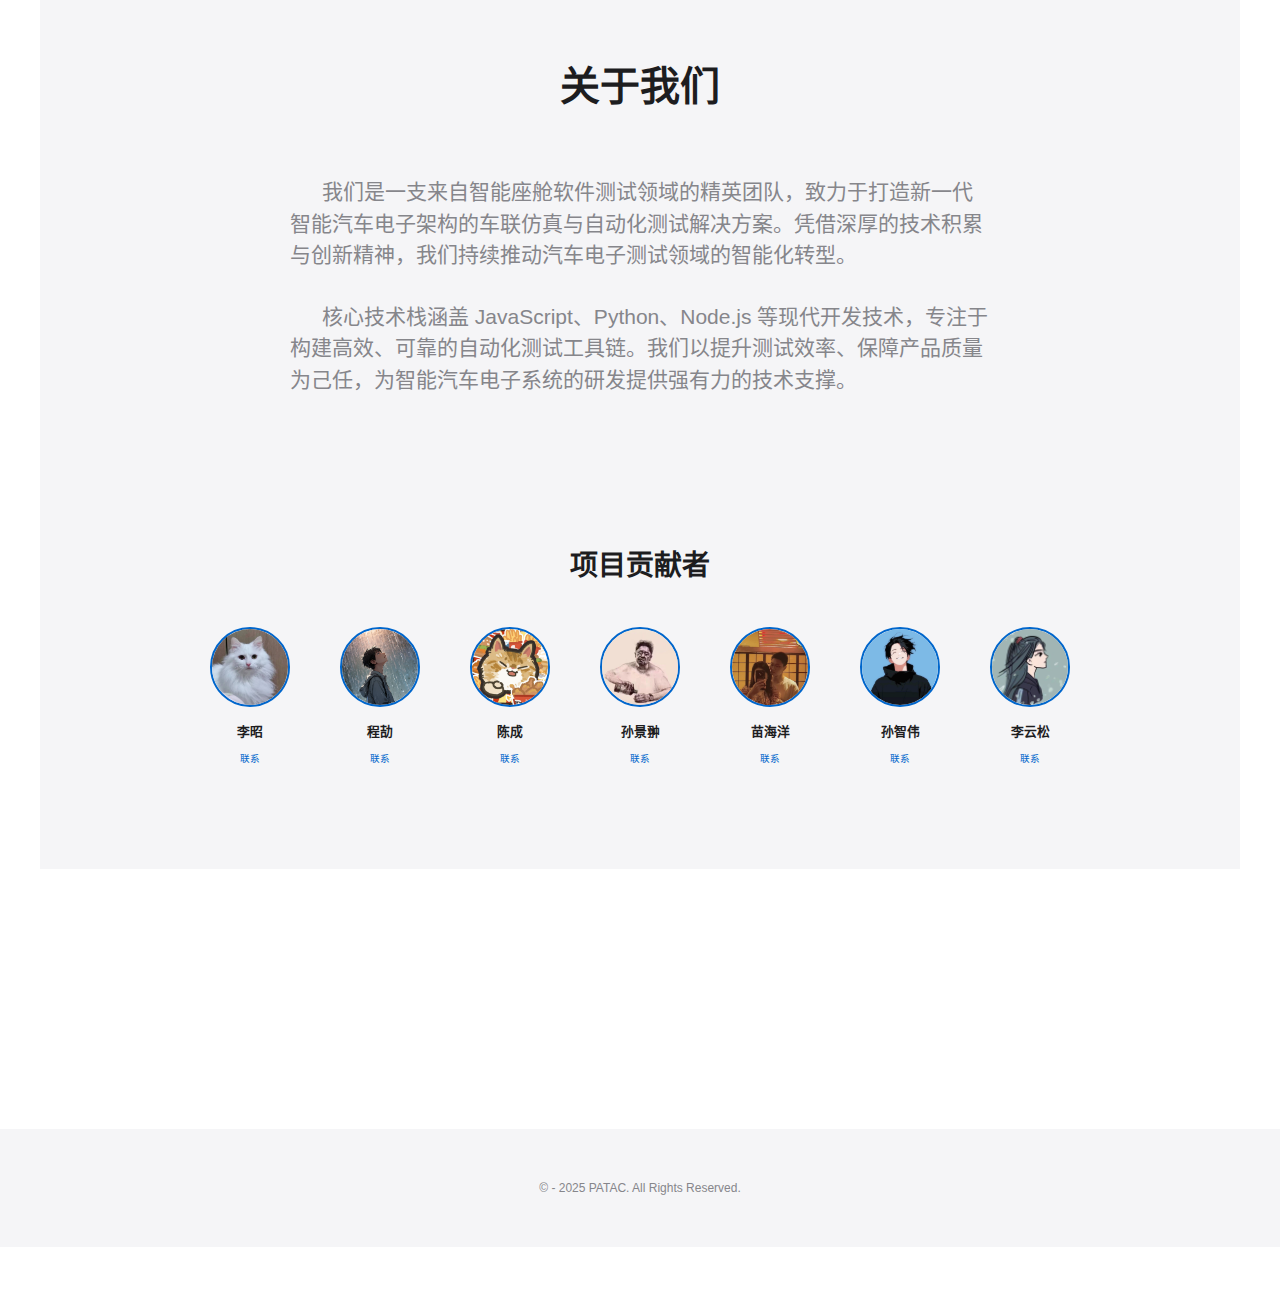
==== commit 5c993f56: "initial release" ====
--- a/index.html
+++ b/index.html
@@ -3,7 +3,7 @@
 <head>
     <meta charset="UTF-8">
     <meta name="viewport" content="width=device-width, initial-scale=1.0">
-    <title>Infinium Test · 极测无界 | 首页</title>
+    <title>infinitest · 极测无界 | 首页</title>
     <link rel="stylesheet" type="text/css" href="./css/animate.css" />
 <!--    <link rel="stylesheet" type="text/css" href="./css/animate.css" />-->
 <!--    <link rel="stylesheet" type="text/css" href="./css/elementui-index.css" />-->
@@ -499,7 +499,7 @@
 </head>
 <body>
     <nav class="navbar">
-        <span href="#" class="nav-logo">Infinium Test · 极测无界</span>
+        <span href="#" class="nav-logo">infinitest · 极测无界</span>
         <div class="nav-links">
 <!--            <div class="nav-dropdown">-->
 <!--                <a href="#" class="nav-link">指南</a>-->
@@ -568,7 +568,7 @@
             <div class="project-card">
                 <div class="project-image" style="background-image: url('https://images.unsplash.com/photo-1551288049-bebda4e38f71?ixlib=rb-1.2.1&auto=format&fit=crop&w=600&q=80')"></div>
                 <div class="project-content">
-                    <h3 class="project-title">Infinium Test · 极测无界</h3>
+                    <h3 class="project-title">infinitest · 极测无界</h3>
                     <p class="project-desc">专业的VCU仿真工具，支持多种测试场景和数据分析功能。</p>
                     <a href="./html/release-info.html" class="project-link">
                         下载工具
@@ -582,7 +582,7 @@
             <div class="project-card">
                 <div class="project-image" style="background-image: url('https://images.unsplash.com/photo-1460925895917-afdab827c52f?ixlib=rb-1.2.1&auto=format&fit=crop&w=600&q=80')"></div>
                 <div class="project-content">
-                    <h3 class="project-title">Infinium Test · 极测无界 Feature</h3>
+                    <h3 class="project-title">infinitest · 极测无界 Feature</h3>
                     <p class="project-desc">全面展示产品特性和技术规格的专业文档。</p>
                     <a href="./html/overview.html" class="project-link">
                         查看详情
@@ -626,22 +626,29 @@
             <div style="display: flex; flex-wrap: wrap; justify-content: center; gap: 20px;">
                 <!-- 贡献者卡片 -->
                 <div class="contributor-card" style="text-align: center; width: 110px;">
+                    <img src="./resources/avatar/lizhao.jpg" alt="李昭" style="width: 80px; height: 80px; border-radius: 50%; object-fit: cover; border: 2px solid var(--apple-blue);">
+                    <h4 style="font-size: 12.8px; margin: 8px 0 4px; color: var(--apple-black); animation: glow 3s infinite alternate;animation-delay: 0s;">李昭</h4>
+                    <!--                    <p style="font-size: 11.2px; color: var(&#45;&#45;apple-gray);">测试开发</p>-->
+                    <button onclick="showEmail('Zhao2_Li@patac.com.cn')" style="font-size: 9.6px; color: var(--apple-blue); background: none; border: none; cursor: pointer;">联系</button>
+                </div>
+
+                <div class="contributor-card" style="text-align: center; width: 110px;">
                     <img src="./resources/avatar/chengjie.jpg" alt="程劼" style="width: 80px; height: 80px; border-radius: 50%; object-fit: cover; border: 2px solid var(--apple-blue);">
                     <h4 style="font-size: 12.8px; margin: 8px 0 4px; color: var(--apple-black); animation: glow 3s infinite alternate;animation-delay: 0s;">程劼</h4>
 <!--                    <p style="font-size: 11.2px; color: var(&#45;&#45;apple-gray);">测试开发</p>-->
-                    <button onclick="showEmail('Cheng_Jie@patac.com.cn')" style="font-size: 9.6px; color: var(--apple-blue); background: none; border: none; cursor: pointer;">联系</button>
+                    <button onclick="showEmail('Jie2_cheng@patac.com.cn')" style="font-size: 9.6px; color: var(--apple-blue); background: none; border: none; cursor: pointer;">联系</button>
                 </div>
                 <div class="contributor-card" style="text-align: center; width: 110px;">
                     <img src="./resources/avatar/chencheng.jpg" alt="陈成" style="width: 80px; height: 80px; border-radius: 50%; object-fit: cover; border: 2px solid var(--apple-blue);">
                     <h4 style="font-size: 12.8px; margin: 8px 0 4px; color: var(--apple-black); animation: glow 3s infinite alternate;animation-delay: 0.4s;">陈成</h4>
 <!--                    <p style="font-size: 11.2px; color: var(&#45;&#45;apple-gray);">测试开发</p>-->
-                    <button onclick="showEmail('Chen_Cheng@patac.com.cn')" style="font-size: 9.6px; color: var(--apple-blue); background: none; border: none; cursor: pointer;">联系</button>
+                    <button onclick="showEmail('cheng13_chen@patac.com.cn')" style="font-size: 9.6px; color: var(--apple-blue); background: none; border: none; cursor: pointer;">联系</button>
                 </div>
                 <div class="contributor-card" style="text-align: center; width: 110px;">
                     <img src="./resources/avatar/sunjingchong.jpg" alt="孙景翀" style="width: 80px; height: 80px; border-radius: 50%; object-fit: cover; border: 2px solid var(--apple-blue);">
                     <h4 style="font-size: 12.8px; margin: 8px 0 4px; color: var(--apple-black); animation: glow 3s infinite alternate;animation-delay: 0.8s;">孙景翀</h4>
 <!--                    <p style="font-size: 11.2px; color: var(&#45;&#45;apple-gray);">测试开发</p>-->
-                    <button onclick="showEmail('Sun_Jingchong@patac.com.cn')" style="font-size: 9.6px; color: var(--apple-blue); background: none; border: none; cursor: pointer;">联系</button>
+                    <button onclick="showEmail('jingchong1_sun@patac.com.cn')" style="font-size: 9.6px; color: var(--apple-blue); background: none; border: none; cursor: pointer;">联系</button>
                 </div>
                 <div class="contributor-card" style="text-align: center; width: 110px;">
                     <img src="./resources/avatar/miaohaiyang.jpg" alt="苗海洋" style="width: 80px; height: 80px; border-radius: 50%; object-fit: cover; border: 2px solid var(--apple-blue);">
@@ -653,7 +660,7 @@
                     <img src="./resources/avatar/sunzhiwei.jpg" alt="孙智伟" style="width: 80px; height: 80px; border-radius: 50%; object-fit: cover; border: 2px solid var(--apple-blue);">
                     <h4 style="font-size: 12.8px; margin: 8px 0 4px; color: var(--apple-black); animation: glow 3s infinite alternate;animation-delay: 1.6s;">孙智伟</h4>
 <!--                    <p style="font-size: 11.2px; color: var(&#45;&#45;apple-gray);">测试开发</p>-->
-                    <button onclick="showEmail('Sun_Zhiwei@patac.com.cn')" style="font-size: 9.6px; color: var(--apple-blue); background: none; border: none; cursor: pointer;">联系</button>
+                    <button onclick="showEmail('zhiwei5_sun@patac.com.cn')" style="font-size: 9.6px; color: var(--apple-blue); background: none; border: none; cursor: pointer;">联系</button>
                 </div>
                 <div class="contributor-card" style="text-align: center; width: 110px;">
                     <img src="./resources/avatar/liyunsong.jpg" alt="李云松" style="width: 80px; height: 80px; border-radius: 50%; object-fit: cover; border: 2px solid var(--apple-blue);">
@@ -662,12 +669,12 @@
                     <button onclick="showEmail('Li_Yunsong@patac.com.cn')" style="font-size: 9.6px; color: var(--apple-blue); background: none; border: none; cursor: pointer;">联系</button>
                 </div>
 
-                <div class="contributor-card" style="text-align: center; width: 110px;">
-                    <img src="./resources/avatar/liyunsong.jpg" alt="李云松" style="width: 80px; height: 80px; border-radius: 50%; object-fit: cover; border: 2px solid var(--apple-blue);">
-                    <h4 style="font-size: 12.8px; margin: 8px 0 4px; color: var(--apple-black); animation: glow 3s infinite alternate;animation-delay: 2.0s;">XXXX</h4>
-<!--                    <p style="font-size: 11.2px; color: var(&#45;&#45;apple-gray);">测试开发</p>-->
-                    <button onclick="showEmail('Li_Yunsong@patac.com.cn')" style="font-size: 9.6px; color: var(--apple-blue); background: none; border: none; cursor: pointer;">联系</button>
-                </div>
+<!--                <div class="contributor-card" style="text-align: center; width: 110px;">-->
+<!--                    <img src="./resources/avatar/liyunsong.jpg" alt="李云松" style="width: 80px; height: 80px; border-radius: 50%; object-fit: cover; border: 2px solid var(&#45;&#45;apple-blue);">-->
+<!--                    <h4 style="font-size: 12.8px; margin: 8px 0 4px; color: var(&#45;&#45;apple-black); animation: glow 3s infinite alternate;animation-delay: 2.0s;">XXXX</h4>-->
+<!--&lt;!&ndash;                    <p style="font-size: 11.2px; color: var(&#45;&#45;apple-gray);">测试开发</p>&ndash;&gt;-->
+<!--                    <button onclick="showEmail('yunsong_li@patac.com.cn')" style="font-size: 9.6px; color: var(&#45;&#45;apple-blue); background: none; border: none; cursor: pointer;">联系</button>-->
+<!--                </div>-->
 
             </div>
         </div>
--- a/css/elementui-index.css
+++ b/css/elementui-index.css
@@ -0,0 +1 @@
+@charset "UTF-8";@font-face{font-family:element-icons;src:url(fonts/element-icons.woff) format("woff"),url(fonts/element-icons.ttf) format("truetype");font-weight:400;font-display:"auto";font-style:normal}[class*=" el-icon-"],[class^=el-icon-]{font-family:element-icons!important;speak:none;font-style:normal;font-weight:400;font-variant:normal;text-transform:none;line-height:1;vertical-align:baseline;display:inline-block;-webkit-font-smoothing:antialiased;-moz-osx-font-smoothing:grayscale}.el-icon-ice-cream-round:before{content:"\e6a0"}.el-icon-ice-cream-square:before{content:"\e6a3"}.el-icon-lollipop:before{content:"\e6a4"}.el-icon-potato-strips:before{content:"\e6a5"}.el-icon-milk-tea:before{content:"\e6a6"}.el-icon-ice-drink:before{content:"\e6a7"}.el-icon-ice-tea:before{content:"\e6a9"}.el-icon-coffee:before{content:"\e6aa"}.el-icon-orange:before{content:"\e6ab"}.el-icon-pear:before{content:"\e6ac"}.el-icon-apple:before{content:"\e6ad"}.el-icon-cherry:before{content:"\e6ae"}.el-icon-watermelon:before{content:"\e6af"}.el-icon-grape:before{content:"\e6b0"}.el-icon-refrigerator:before{content:"\e6b1"}.el-icon-goblet-square-full:before{content:"\e6b2"}.el-icon-goblet-square:before{content:"\e6b3"}.el-icon-goblet-full:before{content:"\e6b4"}.el-icon-goblet:before{content:"\e6b5"}.el-icon-cold-drink:before{content:"\e6b6"}.el-icon-coffee-cup:before{content:"\e6b8"}.el-icon-water-cup:before{content:"\e6b9"}.el-icon-hot-water:before{content:"\e6ba"}.el-icon-ice-cream:before{content:"\e6bb"}.el-icon-dessert:before{content:"\e6bc"}.el-icon-sugar:before{content:"\e6bd"}.el-icon-tableware:before{content:"\e6be"}.el-icon-burger:before{content:"\e6bf"}.el-icon-knife-fork:before{content:"\e6c1"}.el-icon-fork-spoon:before{content:"\e6c2"}.el-icon-chicken:before{content:"\e6c3"}.el-icon-food:before{content:"\e6c4"}.el-icon-dish-1:before{content:"\e6c5"}.el-icon-dish:before{content:"\e6c6"}.el-icon-moon-night:before{content:"\e6ee"}.el-icon-moon:before{content:"\e6f0"}.el-icon-cloudy-and-sunny:before{content:"\e6f1"}.el-icon-partly-cloudy:before{content:"\e6f2"}.el-icon-cloudy:before{content:"\e6f3"}.el-icon-sunny:before{content:"\e6f6"}.el-icon-sunset:before{content:"\e6f7"}.el-icon-sunrise-1:before{content:"\e6f8"}.el-icon-sunrise:before{content:"\e6f9"}.el-icon-heavy-rain:before{content:"\e6fa"}.el-icon-lightning:before{content:"\e6fb"}.el-icon-light-rain:before{content:"\e6fc"}.el-icon-wind-power:before{content:"\e6fd"}.el-icon-baseball:before{content:"\e712"}.el-icon-soccer:before{content:"\e713"}.el-icon-football:before{content:"\e715"}.el-icon-basketball:before{content:"\e716"}.el-icon-ship:before{content:"\e73f"}.el-icon-truck:before{content:"\e740"}.el-icon-bicycle:before{content:"\e741"}.el-icon-mobile-phone:before{content:"\e6d3"}.el-icon-service:before{content:"\e6d4"}.el-icon-key:before{content:"\e6e2"}.el-icon-unlock:before{content:"\e6e4"}.el-icon-lock:before{content:"\e6e5"}.el-icon-watch:before{content:"\e6fe"}.el-icon-watch-1:before{content:"\e6ff"}.el-icon-timer:before{content:"\e702"}.el-icon-alarm-clock:before{content:"\e703"}.el-icon-map-location:before{content:"\e704"}.el-icon-delete-location:before{content:"\e705"}.el-icon-add-location:before{content:"\e706"}.el-icon-location-information:before{content:"\e707"}.el-icon-location-outline:before{content:"\e708"}.el-icon-location:before{content:"\e79e"}.el-icon-place:before{content:"\e709"}.el-icon-discover:before{content:"\e70a"}.el-icon-first-aid-kit:before{content:"\e70b"}.el-icon-trophy-1:before{content:"\e70c"}.el-icon-trophy:before{content:"\e70d"}.el-icon-medal:before{content:"\e70e"}.el-icon-medal-1:before{content:"\e70f"}.el-icon-stopwatch:before{content:"\e710"}.el-icon-mic:before{content:"\e711"}.el-icon-copy-document:before{content:"\e718"}.el-icon-full-screen:before{content:"\e719"}.el-icon-switch-button:before{content:"\e71b"}.el-icon-aim:before{content:"\e71c"}.el-icon-crop:before{content:"\e71d"}.el-icon-odometer:before{content:"\e71e"}.el-icon-time:before{content:"\e71f"}.el-icon-bangzhu:before{content:"\e724"}.el-icon-close-notification:before{content:"\e726"}.el-icon-microphone:before{content:"\e727"}.el-icon-turn-off-microphone:before{content:"\e728"}.el-icon-position:before{content:"\e729"}.el-icon-postcard:before{content:"\e72a"}.el-icon-message:before{content:"\e72b"}.el-icon-chat-line-square:before{content:"\e72d"}.el-icon-chat-dot-square:before{content:"\e72e"}.el-icon-chat-dot-round:before{content:"\e72f"}.el-icon-chat-square:before{content:"\e730"}.el-icon-chat-line-round:before{content:"\e731"}.el-icon-chat-round:before{content:"\e732"}.el-icon-set-up:before{content:"\e733"}.el-icon-turn-off:before{content:"\e734"}.el-icon-open:before{content:"\e735"}.el-icon-connection:before{content:"\e736"}.el-icon-link:before{content:"\e737"}.el-icon-cpu:before{content:"\e738"}.el-icon-thumb:before{content:"\e739"}.el-icon-female:before{content:"\e73a"}.el-icon-male:before{content:"\e73b"}.el-icon-guide:before{content:"\e73c"}.el-icon-news:before{content:"\e73e"}.el-icon-price-tag:before{content:"\e744"}.el-icon-discount:before{content:"\e745"}.el-icon-wallet:before{content:"\e747"}.el-icon-coin:before{content:"\e748"}.el-icon-money:before{content:"\e749"}.el-icon-bank-card:before{content:"\e74a"}.el-icon-box:before{content:"\e74b"}.el-icon-present:before{content:"\e74c"}.el-icon-sell:before{content:"\e6d5"}.el-icon-sold-out:before{content:"\e6d6"}.el-icon-shopping-bag-2:before{content:"\e74d"}.el-icon-shopping-bag-1:before{content:"\e74e"}.el-icon-shopping-cart-2:before{content:"\e74f"}.el-icon-shopping-cart-1:before{content:"\e750"}.el-icon-shopping-cart-full:before{content:"\e751"}.el-icon-smoking:before{content:"\e752"}.el-icon-no-smoking:before{content:"\e753"}.el-icon-house:before{content:"\e754"}.el-icon-table-lamp:before{content:"\e755"}.el-icon-school:before{content:"\e756"}.el-icon-office-building:before{content:"\e757"}.el-icon-toilet-paper:before{content:"\e758"}.el-icon-notebook-2:before{content:"\e759"}.el-icon-notebook-1:before{content:"\e75a"}.el-icon-files:before{content:"\e75b"}.el-icon-collection:before{content:"\e75c"}.el-icon-receiving:before{content:"\e75d"}.el-icon-suitcase-1:before{content:"\e760"}.el-icon-suitcase:before{content:"\e761"}.el-icon-film:before{content:"\e763"}.el-icon-collection-tag:before{content:"\e765"}.el-icon-data-analysis:before{content:"\e766"}.el-icon-pie-chart:before{content:"\e767"}.el-icon-data-board:before{content:"\e768"}.el-icon-data-line:before{content:"\e76d"}.el-icon-reading:before{content:"\e769"}.el-icon-magic-stick:before{content:"\e76a"}.el-icon-coordinate:before{content:"\e76b"}.el-icon-mouse:before{content:"\e76c"}.el-icon-brush:before{content:"\e76e"}.el-icon-headset:before{content:"\e76f"}.el-icon-umbrella:before{content:"\e770"}.el-icon-scissors:before{content:"\e771"}.el-icon-mobile:before{content:"\e773"}.el-icon-attract:before{content:"\e774"}.el-icon-monitor:before{content:"\e775"}.el-icon-search:before{content:"\e778"}.el-icon-takeaway-box:before{content:"\e77a"}.el-icon-paperclip:before{content:"\e77d"}.el-icon-printer:before{content:"\e77e"}.el-icon-document-add:before{content:"\e782"}.el-icon-document:before{content:"\e785"}.el-icon-document-checked:before{content:"\e786"}.el-icon-document-copy:before{content:"\e787"}.el-icon-document-delete:before{content:"\e788"}.el-icon-document-remove:before{content:"\e789"}.el-icon-tickets:before{content:"\e78b"}.el-icon-folder-checked:before{content:"\e77f"}.el-icon-folder-delete:before{content:"\e780"}.el-icon-folder-remove:before{content:"\e781"}.el-icon-folder-add:before{content:"\e783"}.el-icon-folder-opened:before{content:"\e784"}.el-icon-folder:before{content:"\e78a"}.el-icon-edit-outline:before{content:"\e764"}.el-icon-edit:before{content:"\e78c"}.el-icon-date:before{content:"\e78e"}.el-icon-c-scale-to-original:before{content:"\e7c6"}.el-icon-view:before{content:"\e6ce"}.el-icon-loading:before{content:"\e6cf"}.el-icon-rank:before{content:"\e6d1"}.el-icon-sort-down:before{content:"\e7c4"}.el-icon-sort-up:before{content:"\e7c5"}.el-icon-sort:before{content:"\e6d2"}.el-icon-finished:before{content:"\e6cd"}.el-icon-refresh-left:before{content:"\e6c7"}.el-icon-refresh-right:before{content:"\e6c8"}.el-icon-refresh:before{content:"\e6d0"}.el-icon-video-play:before{content:"\e7c0"}.el-icon-video-pause:before{content:"\e7c1"}.el-icon-d-arrow-right:before{content:"\e6dc"}.el-icon-d-arrow-left:before{content:"\e6dd"}.el-icon-arrow-up:before{content:"\e6e1"}.el-icon-arrow-down:before{content:"\e6df"}.el-icon-arrow-right:before{content:"\e6e0"}.el-icon-arrow-left:before{content:"\e6de"}.el-icon-top-right:before{content:"\e6e7"}.el-icon-top-left:before{content:"\e6e8"}.el-icon-top:before{content:"\e6e6"}.el-icon-bottom:before{content:"\e6eb"}.el-icon-right:before{content:"\e6e9"}.el-icon-back:before{content:"\e6ea"}.el-icon-bottom-right:before{content:"\e6ec"}.el-icon-bottom-left:before{content:"\e6ed"}.el-icon-caret-top:before{content:"\e78f"}.el-icon-caret-bottom:before{content:"\e790"}.el-icon-caret-right:before{content:"\e791"}.el-icon-caret-left:before{content:"\e792"}.el-icon-d-caret:before{content:"\e79a"}.el-icon-share:before{content:"\e793"}.el-icon-menu:before{content:"\e798"}.el-icon-s-grid:before{content:"\e7a6"}.el-icon-s-check:before{content:"\e7a7"}.el-icon-s-data:before{content:"\e7a8"}.el-icon-s-opportunity:before{content:"\e7aa"}.el-icon-s-custom:before{content:"\e7ab"}.el-icon-s-claim:before{content:"\e7ad"}.el-icon-s-finance:before{content:"\e7ae"}.el-icon-s-comment:before{content:"\e7af"}.el-icon-s-flag:before{content:"\e7b0"}.el-icon-s-marketing:before{content:"\e7b1"}.el-icon-s-shop:before{content:"\e7b4"}.el-icon-s-open:before{content:"\e7b5"}.el-icon-s-management:before{content:"\e7b6"}.el-icon-s-ticket:before{content:"\e7b7"}.el-icon-s-release:before{content:"\e7b8"}.el-icon-s-home:before{content:"\e7b9"}.el-icon-s-promotion:before{content:"\e7ba"}.el-icon-s-operation:before{content:"\e7bb"}.el-icon-s-unfold:before{content:"\e7bc"}.el-icon-s-fold:before{content:"\e7a9"}.el-icon-s-platform:before{content:"\e7bd"}.el-icon-s-order:before{content:"\e7be"}.el-icon-s-cooperation:before{content:"\e7bf"}.el-icon-bell:before{content:"\e725"}.el-icon-message-solid:before{content:"\e799"}.el-icon-video-camera:before{content:"\e772"}.el-icon-video-camera-solid:before{content:"\e796"}.el-icon-camera:before{content:"\e779"}.el-icon-camera-solid:before{content:"\e79b"}.el-icon-download:before{content:"\e77c"}.el-icon-upload2:before{content:"\e77b"}.el-icon-upload:before{content:"\e7c3"}.el-icon-picture-outline-round:before{content:"\e75f"}.el-icon-picture-outline:before{content:"\e75e"}.el-icon-picture:before{content:"\e79f"}.el-icon-close:before{content:"\e6db"}.el-icon-check:before{content:"\e6da"}.el-icon-plus:before{content:"\e6d9"}.el-icon-minus:before{content:"\e6d8"}.el-icon-help:before{content:"\e73d"}.el-icon-s-help:before{content:"\e7b3"}.el-icon-circle-close:before{content:"\e78d"}.el-icon-circle-check:before{content:"\e720"}.el-icon-circle-plus-outline:before{content:"\e723"}.el-icon-remove-outline:before{content:"\e722"}.el-icon-zoom-out:before{content:"\e776"}.el-icon-zoom-in:before{content:"\e777"}.el-icon-error:before{content:"\e79d"}.el-icon-success:before{content:"\e79c"}.el-icon-circle-plus:before{content:"\e7a0"}.el-icon-remove:before{content:"\e7a2"}.el-icon-info:before{content:"\e7a1"}.el-icon-question:before{content:"\e7a4"}.el-icon-warning-outline:before{content:"\e6c9"}.el-icon-warning:before{content:"\e7a3"}.el-icon-goods:before{content:"\e7c2"}.el-icon-s-goods:before{content:"\e7b2"}.el-icon-star-off:before{content:"\e717"}.el-icon-star-on:before{content:"\e797"}.el-icon-more-outline:before{content:"\e6cc"}.el-icon-more:before{content:"\e794"}.el-icon-phone-outline:before{content:"\e6cb"}.el-icon-phone:before{content:"\e795"}.el-icon-user:before{content:"\e6e3"}.el-icon-user-solid:before{content:"\e7a5"}.el-icon-setting:before{content:"\e6ca"}.el-icon-s-tools:before{content:"\e7ac"}.el-icon-delete:before{content:"\e6d7"}.el-icon-delete-solid:before{content:"\e7c9"}.el-icon-eleme:before{content:"\e7c7"}.el-icon-platform-eleme:before{content:"\e7ca"}.el-icon-loading{-webkit-animation:rotating 2s linear infinite;animation:rotating 2s linear infinite}.el-icon--right{margin-left:5px}.el-icon--left{margin-right:5px}@-webkit-keyframes rotating{0%{-webkit-transform:rotateZ(0);transform:rotateZ(0)}100%{-webkit-transform:rotateZ(360deg);transform:rotateZ(360deg)}}@keyframes rotating{0%{-webkit-transform:rotateZ(0);transform:rotateZ(0)}100%{-webkit-transform:rotateZ(360deg);transform:rotateZ(360deg)}}.el-pagination{white-space:nowrap;padding:2px 5px;color:#303133;font-weight:700}.el-pagination::after,.el-pagination::before{display:table;content:""}.el-pagination::after{clear:both}.el-pagination button,.el-pagination span:not([class*=suffix]){display:inline-block;font-size:13px;min-width:35.5px;height:28px;line-height:28px;vertical-align:top;-webkit-box-sizing:border-box;box-sizing:border-box}.el-pagination .el-input__inner{text-align:center;-moz-appearance:textfield;line-height:normal}.el-pagination .el-input__suffix{right:0;-webkit-transform:scale(.8);transform:scale(.8)}.el-pagination .el-select .el-input{width:100px;margin:0 5px}.el-pagination .el-select .el-input .el-input__inner{padding-right:25px;border-radius:3px}.el-pagination button{border:none;padding:0 6px;background:0 0}.el-pagination button:focus{outline:0}.el-pagination button:hover{color:#409EFF}.el-pagination button:disabled{color:#C0C4CC;background-color:#FFF;cursor:not-allowed}.el-pagination .btn-next,.el-pagination .btn-prev{background:center center no-repeat #FFF;background-size:16px;cursor:pointer;margin:0;color:#303133}.el-pagination .btn-next .el-icon,.el-pagination .btn-prev .el-icon{display:block;font-size:12px;font-weight:700}.el-pagination .btn-prev{padding-right:12px}.el-pagination .btn-next{padding-left:12px}.el-pagination .el-pager li.disabled{color:#C0C4CC;cursor:not-allowed}.el-pager li,.el-pager li.btn-quicknext:hover,.el-pager li.btn-quickprev:hover{cursor:pointer}.el-pagination--small .btn-next,.el-pagination--small .btn-prev,.el-pagination--small .el-pager li,.el-pagination--small .el-pager li.btn-quicknext,.el-pagination--small .el-pager li.btn-quickprev,.el-pagination--small .el-pager li:last-child{border-color:transparent;font-size:12px;line-height:22px;height:22px;min-width:22px}.el-pagination--small .arrow.disabled{visibility:hidden}.el-pagination--small .more::before,.el-pagination--small li.more::before{line-height:24px}.el-pagination--small button,.el-pagination--small span:not([class*=suffix]){height:22px;line-height:22px}.el-pagination--small .el-pagination__editor,.el-pagination--small .el-pagination__editor.el-input .el-input__inner{height:22px}.el-pagination__sizes{margin:0 10px 0 0;font-weight:400;color:#606266}.el-pagination__sizes .el-input .el-input__inner{font-size:13px;padding-left:8px}.el-pagination__sizes .el-input .el-input__inner:hover{border-color:#409EFF}.el-pagination__total{margin-right:10px;font-weight:400;color:#606266}.el-pagination__jump{margin-left:24px;font-weight:400;color:#606266}.el-pagination__jump .el-input__inner{padding:0 3px}.el-pagination__rightwrapper{float:right}.el-pagination__editor{line-height:18px;padding:0 2px;height:28px;text-align:center;margin:0 2px;-webkit-box-sizing:border-box;box-sizing:border-box;border-radius:3px}.el-pager,.el-pagination.is-background .btn-next,.el-pagination.is-background .btn-prev{padding:0}.el-dialog,.el-pager li{-webkit-box-sizing:border-box}.el-pagination__editor.el-input{width:50px}.el-pagination__editor.el-input .el-input__inner{height:28px}.el-pagination__editor .el-input__inner::-webkit-inner-spin-button,.el-pagination__editor .el-input__inner::-webkit-outer-spin-button{-webkit-appearance:none;margin:0}.el-pagination.is-background .btn-next,.el-pagination.is-background .btn-prev,.el-pagination.is-background .el-pager li{margin:0 5px;background-color:#f4f4f5;color:#606266;min-width:30px;border-radius:2px}.el-pagination.is-background .btn-next.disabled,.el-pagination.is-background .btn-next:disabled,.el-pagination.is-background .btn-prev.disabled,.el-pagination.is-background .btn-prev:disabled,.el-pagination.is-background .el-pager li.disabled{color:#C0C4CC}.el-pagination.is-background .el-pager li:not(.disabled):hover{color:#409EFF}.el-pagination.is-background .el-pager li:not(.disabled).active{background-color:#409EFF;color:#FFF}.el-pagination.is-background.el-pagination--small .btn-next,.el-pagination.is-background.el-pagination--small .btn-prev,.el-pagination.is-background.el-pagination--small .el-pager li{margin:0 3px;min-width:22px}.el-pager,.el-pager li{vertical-align:top;margin:0;display:inline-block}.el-pager{-webkit-user-select:none;-moz-user-select:none;-ms-user-select:none;user-select:none;list-style:none;font-size:0}.el-pager .more::before{line-height:30px}.el-pager li{padding:0 4px;background:#FFF;font-size:13px;min-width:35.5px;height:28px;line-height:28px;box-sizing:border-box;text-align:center}.el-pager li.btn-quicknext,.el-pager li.btn-quickprev{line-height:28px;color:#303133}.el-pager li.btn-quicknext.disabled,.el-pager li.btn-quickprev.disabled{color:#C0C4CC}.el-pager li.active+li{border-left:0}.el-pager li:hover{color:#409EFF}.el-pager li.active{color:#409EFF;cursor:default}@-webkit-keyframes v-modal-in{0%{opacity:0}}@-webkit-keyframes v-modal-out{100%{opacity:0}}.el-dialog{position:relative;margin:0 auto 50px;background:#FFF;border-radius:2px;-webkit-box-shadow:0 1px 3px rgba(0,0,0,.3);box-shadow:0 1px 3px rgba(0,0,0,.3);box-sizing:border-box;width:50%}.el-dialog.is-fullscreen{width:100%;margin-top:0;margin-bottom:0;height:100%;overflow:auto}.el-dialog__wrapper{position:fixed;top:0;right:0;bottom:0;left:0;overflow:auto;margin:0}.el-dialog__header{padding:20px 20px 10px}.el-dialog__headerbtn{position:absolute;top:20px;right:20px;padding:0;background:0 0;border:none;outline:0;cursor:pointer;font-size:16px}.el-dialog__headerbtn .el-dialog__close{color:#909399}.el-dialog__headerbtn:focus .el-dialog__close,.el-dialog__headerbtn:hover .el-dialog__close{color:#409EFF}.el-dialog__title{line-height:24px;font-size:18px;color:#303133}.el-dialog__body{padding:30px 20px;color:#606266;font-size:14px;word-break:break-all}.el-dialog__footer{padding:10px 20px 20px;text-align:right;-webkit-box-sizing:border-box;box-sizing:border-box}.el-dialog--center{text-align:center}.el-dialog--center .el-dialog__body{text-align:initial;padding:25px 25px 30px}.el-dialog--center .el-dialog__footer{text-align:inherit}.dialog-fade-enter-active{-webkit-animation:dialog-fade-in .3s;animation:dialog-fade-in .3s}.dialog-fade-leave-active{-webkit-animation:dialog-fade-out .3s;animation:dialog-fade-out .3s}@-webkit-keyframes dialog-fade-in{0%{-webkit-transform:translate3d(0,-20px,0);transform:translate3d(0,-20px,0);opacity:0}100%{-webkit-transform:translate3d(0,0,0);transform:translate3d(0,0,0);opacity:1}}@keyframes dialog-fade-in{0%{-webkit-transform:translate3d(0,-20px,0);transform:translate3d(0,-20px,0);opacity:0}100%{-webkit-transform:translate3d(0,0,0);transform:translate3d(0,0,0);opacity:1}}@-webkit-keyframes dialog-fade-out{0%{-webkit-transform:translate3d(0,0,0);transform:translate3d(0,0,0);opacity:1}100%{-webkit-transform:translate3d(0,-20px,0);transform:translate3d(0,-20px,0);opacity:0}}@keyframes dialog-fade-out{0%{-webkit-transform:translate3d(0,0,0);transform:translate3d(0,0,0);opacity:1}100%{-webkit-transform:translate3d(0,-20px,0);transform:translate3d(0,-20px,0);opacity:0}}.el-autocomplete{position:relative;display:inline-block}.el-autocomplete-suggestion{margin:5px 0;-webkit-box-shadow:0 2px 12px 0 rgba(0,0,0,.1);box-shadow:0 2px 12px 0 rgba(0,0,0,.1);border-radius:4px;border:1px solid #E4E7ED;-webkit-box-sizing:border-box;box-sizing:border-box;background-color:#FFF}.el-autocomplete-suggestion__wrap{max-height:280px;padding:10px 0;-webkit-box-sizing:border-box;box-sizing:border-box}.el-autocomplete-suggestion__list{margin:0;padding:0}.el-autocomplete-suggestion li{padding:0 20px;margin:0;line-height:34px;cursor:pointer;color:#606266;font-size:14px;list-style:none;white-space:nowrap;overflow:hidden;text-overflow:ellipsis}.el-autocomplete-suggestion li.highlighted,.el-autocomplete-suggestion li:hover{background-color:#F5F7FA}.el-autocomplete-suggestion li.divider{margin-top:6px;border-top:1px solid #000}.el-autocomplete-suggestion li.divider:last-child{margin-bottom:-6px}.el-autocomplete-suggestion.is-loading li{text-align:center;height:100px;line-height:100px;font-size:20px;color:#999}.el-autocomplete-suggestion.is-loading li::after{display:inline-block;content:"";height:100%;vertical-align:middle}.el-autocomplete-suggestion.is-loading li:hover{background-color:#FFF}.el-autocomplete-suggestion.is-loading .el-icon-loading{vertical-align:middle}.el-dropdown{display:inline-block;position:relative;color:#606266;font-size:14px}.el-dropdown .el-button-group{display:block}.el-dropdown .el-button-group .el-button{float:none}.el-dropdown .el-dropdown__caret-button{padding-left:5px;padding-right:5px;position:relative;border-left:none}.el-dropdown .el-dropdown__caret-button::before{content:'';position:absolute;display:block;width:1px;top:5px;bottom:5px;left:0;background:rgba(255,255,255,.5)}.el-dropdown .el-dropdown__caret-button.el-button--default::before{background:rgba(220,223,230,.5)}.el-dropdown .el-dropdown__caret-button:hover:not(.is-disabled)::before{top:0;bottom:0}.el-dropdown .el-dropdown__caret-button .el-dropdown__icon{padding-left:0}.el-dropdown__icon{font-size:12px;margin:0 3px}.el-dropdown .el-dropdown-selfdefine:focus:active,.el-dropdown .el-dropdown-selfdefine:focus:not(.focusing){outline-width:0}.el-dropdown [disabled]{cursor:not-allowed;color:#bbb}.el-dropdown-menu{position:absolute;top:0;left:0;z-index:10;padding:10px 0;margin:5px 0;background-color:#FFF;border:1px solid #EBEEF5;border-radius:4px;-webkit-box-shadow:0 2px 12px 0 rgba(0,0,0,.1);box-shadow:0 2px 12px 0 rgba(0,0,0,.1)}.el-dropdown-menu__item,.el-menu-item{font-size:14px;padding:0 20px;cursor:pointer}.el-dropdown-menu__item{list-style:none;line-height:36px;margin:0;color:#606266;outline:0}.el-dropdown-menu__item:focus,.el-dropdown-menu__item:not(.is-disabled):hover{background-color:#ecf5ff;color:#66b1ff}.el-dropdown-menu__item i{margin-right:5px}.el-dropdown-menu__item--divided{position:relative;margin-top:6px;border-top:1px solid #EBEEF5}.el-dropdown-menu__item--divided:before{content:'';height:6px;display:block;margin:0 -20px;background-color:#FFF}.el-dropdown-menu__item.is-disabled{cursor:default;color:#bbb;pointer-events:none}.el-dropdown-menu--medium{padding:6px 0}.el-dropdown-menu--medium .el-dropdown-menu__item{line-height:30px;padding:0 17px;font-size:14px}.el-dropdown-menu--medium .el-dropdown-menu__item.el-dropdown-menu__item--divided{margin-top:6px}.el-dropdown-menu--medium .el-dropdown-menu__item.el-dropdown-menu__item--divided:before{height:6px;margin:0 -17px}.el-dropdown-menu--small{padding:6px 0}.el-dropdown-menu--small .el-dropdown-menu__item{line-height:27px;padding:0 15px;font-size:13px}.el-dropdown-menu--small .el-dropdown-menu__item.el-dropdown-menu__item--divided{margin-top:4px}.el-dropdown-menu--small .el-dropdown-menu__item.el-dropdown-menu__item--divided:before{height:4px;margin:0 -15px}.el-dropdown-menu--mini{padding:3px 0}.el-dropdown-menu--mini .el-dropdown-menu__item{line-height:24px;padding:0 10px;font-size:12px}.el-dropdown-menu--mini .el-dropdown-menu__item.el-dropdown-menu__item--divided{margin-top:3px}.el-dropdown-menu--mini .el-dropdown-menu__item.el-dropdown-menu__item--divided:before{height:3px;margin:0 -10px}.el-menu{border-right:solid 1px #e6e6e6;list-style:none;position:relative;margin:0;padding-left:0;background-color:#FFF}.el-menu--horizontal>.el-menu-item:not(.is-disabled):focus,.el-menu--horizontal>.el-menu-item:not(.is-disabled):hover,.el-menu--horizontal>.el-submenu .el-submenu__title:hover{background-color:#fff}.el-menu::after,.el-menu::before{display:table;content:""}.el-breadcrumb__item:last-child .el-breadcrumb__separator,.el-menu--collapse>.el-menu-item .el-submenu__icon-arrow,.el-menu--collapse>.el-submenu>.el-submenu__title .el-submenu__icon-arrow{display:none}.el-menu::after{clear:both}.el-menu.el-menu--horizontal{border-bottom:solid 1px #e6e6e6}.el-menu--horizontal{border-right:none}.el-menu--horizontal>.el-menu-item{float:left;height:60px;line-height:60px;margin:0;border-bottom:2px solid transparent;color:#909399}.el-menu--horizontal>.el-menu-item a,.el-menu--horizontal>.el-menu-item a:hover{color:inherit}.el-menu--horizontal>.el-submenu{float:left}.el-menu--horizontal>.el-submenu:focus,.el-menu--horizontal>.el-submenu:hover{outline:0}.el-menu--horizontal>.el-submenu:focus .el-submenu__title,.el-menu--horizontal>.el-submenu:hover .el-submenu__title{color:#303133}.el-menu--horizontal>.el-submenu.is-active .el-submenu__title{border-bottom:2px solid #409EFF;color:#303133}.el-menu--horizontal>.el-submenu .el-submenu__title{height:60px;line-height:60px;border-bottom:2px solid transparent;color:#909399}.el-menu--horizontal>.el-submenu .el-submenu__icon-arrow{position:static;vertical-align:middle;margin-left:8px;margin-top:-3px}.el-menu--collapse .el-submenu,.el-menu-item{position:relative}.el-menu--horizontal .el-menu .el-menu-item,.el-menu--horizontal .el-menu .el-submenu__title{background-color:#FFF;float:none;height:36px;line-height:36px;padding:0 10px;color:#909399}.el-menu--horizontal .el-menu .el-menu-item.is-active,.el-menu--horizontal .el-menu .el-submenu.is-active>.el-submenu__title{color:#303133}.el-menu--horizontal .el-menu-item:not(.is-disabled):focus,.el-menu--horizontal .el-menu-item:not(.is-disabled):hover{outline:0;color:#303133}.el-menu--horizontal>.el-menu-item.is-active{border-bottom:2px solid #409EFF;color:#303133}.el-menu--collapse{width:64px}.el-menu--collapse>.el-menu-item [class^=el-icon-],.el-menu--collapse>.el-submenu>.el-submenu__title [class^=el-icon-]{margin:0;vertical-align:middle;width:24px;text-align:center}.el-menu--collapse>.el-menu-item span,.el-menu--collapse>.el-submenu>.el-submenu__title span{height:0;width:0;overflow:hidden;visibility:hidden;display:inline-block}.el-menu-item,.el-submenu__title{height:56px;line-height:56px;list-style:none}.el-menu--collapse>.el-menu-item.is-active i{color:inherit}.el-menu--collapse .el-menu .el-submenu{min-width:200px}.el-menu--collapse .el-submenu .el-menu{position:absolute;margin-left:5px;top:0;left:100%;z-index:10;border:1px solid #E4E7ED;border-radius:2px;-webkit-box-shadow:0 2px 12px 0 rgba(0,0,0,.1);box-shadow:0 2px 12px 0 rgba(0,0,0,.1)}.el-menu--collapse .el-submenu.is-opened>.el-submenu__title .el-submenu__icon-arrow{-webkit-transform:none;transform:none}.el-menu--popup{z-index:100;min-width:200px;border:none;padding:5px 0;border-radius:2px;-webkit-box-shadow:0 2px 12px 0 rgba(0,0,0,.1);box-shadow:0 2px 12px 0 rgba(0,0,0,.1)}.el-menu--popup-bottom-start{margin-top:5px}.el-menu--popup-right-start{margin-left:5px;margin-right:5px}.el-menu-item{color:#303133;-webkit-transition:border-color .3s,background-color .3s,color .3s;transition:border-color .3s,background-color .3s,color .3s;-webkit-box-sizing:border-box;box-sizing:border-box;white-space:nowrap}.el-radio-button__inner,.el-submenu__title{-webkit-box-sizing:border-box;position:relative;white-space:nowrap}.el-menu-item *{vertical-align:middle}.el-menu-item i{color:#909399}.el-menu-item:focus,.el-menu-item:hover{outline:0;background-color:#ecf5ff}.el-menu-item.is-disabled{opacity:.25;cursor:not-allowed;background:0 0!important}.el-menu-item [class^=el-icon-]{margin-right:5px;width:24px;text-align:center;font-size:18px;vertical-align:middle}.el-menu-item.is-active{color:#409EFF}.el-menu-item.is-active i{color:inherit}.el-submenu{list-style:none;margin:0;padding-left:0}.el-submenu__title{font-size:14px;color:#303133;padding:0 20px;cursor:pointer;-webkit-transition:border-color .3s,background-color .3s,color .3s;transition:border-color .3s,background-color .3s,color .3s;box-sizing:border-box}.el-submenu__title *{vertical-align:middle}.el-submenu__title i{color:#909399}.el-submenu__title:focus,.el-submenu__title:hover{outline:0;background-color:#ecf5ff}.el-submenu__title.is-disabled{opacity:.25;cursor:not-allowed;background:0 0!important}.el-submenu__title:hover{background-color:#ecf5ff}.el-submenu .el-menu{border:none}.el-submenu .el-menu-item{height:50px;line-height:50px;padding:0 45px;min-width:200px}.el-submenu__icon-arrow{position:absolute;top:50%;right:20px;margin-top:-7px;-webkit-transition:-webkit-transform .3s;transition:-webkit-transform .3s;transition:transform .3s;transition:transform .3s,-webkit-transform .3s;font-size:12px}.el-submenu.is-active .el-submenu__title{border-bottom-color:#409EFF}.el-submenu.is-opened>.el-submenu__title .el-submenu__icon-arrow{-webkit-transform:rotateZ(180deg);transform:rotateZ(180deg)}.el-submenu.is-disabled .el-menu-item,.el-submenu.is-disabled .el-submenu__title{opacity:.25;cursor:not-allowed;background:0 0!important}.el-submenu [class^=el-icon-]{vertical-align:middle;margin-right:5px;width:24px;text-align:center;font-size:18px}.el-menu-item-group>ul{padding:0}.el-menu-item-group__title{padding:7px 0 7px 20px;line-height:normal;font-size:12px;color:#909399}.el-radio-button__inner,.el-radio-group{display:inline-block;line-height:1;vertical-align:middle}.horizontal-collapse-transition .el-submenu__title .el-submenu__icon-arrow{-webkit-transition:.2s;transition:.2s;opacity:0}.el-radio-group{font-size:0}.el-radio-button{position:relative;display:inline-block;outline:0}.el-radio-button__inner{background:#FFF;border:1px solid #DCDFE6;font-weight:500;border-left:0;color:#606266;-webkit-appearance:none;text-align:center;box-sizing:border-box;outline:0;margin:0;cursor:pointer;-webkit-transition:all .3s cubic-bezier(.645,.045,.355,1);transition:all .3s cubic-bezier(.645,.045,.355,1);padding:12px 20px;font-size:14px;border-radius:0}.el-radio-button__inner.is-round{padding:12px 20px}.el-radio-button__inner:hover{color:#409EFF}.el-radio-button__inner [class*=el-icon-]{line-height:.9}.el-radio-button__inner [class*=el-icon-]+span{margin-left:5px}.el-radio-button:first-child .el-radio-button__inner{border-left:1px solid #DCDFE6;border-radius:4px 0 0 4px;-webkit-box-shadow:none!important;box-shadow:none!important}.el-radio-button__orig-radio{opacity:0;outline:0;position:absolute;z-index:-1}.el-radio-button__orig-radio:checked+.el-radio-button__inner{color:#FFF;background-color:#409EFF;border-color:#409EFF;-webkit-box-shadow:-1px 0 0 0 #409EFF;box-shadow:-1px 0 0 0 #409EFF}.el-radio-button__orig-radio:disabled+.el-radio-button__inner{color:#C0C4CC;cursor:not-allowed;background-image:none;background-color:#FFF;border-color:#EBEEF5;-webkit-box-shadow:none;box-shadow:none}.el-radio-button__orig-radio:disabled:checked+.el-radio-button__inner{background-color:#F2F6FC}.el-radio-button:last-child .el-radio-button__inner{border-radius:0 4px 4px 0}.el-radio-button:first-child:last-child .el-radio-button__inner{border-radius:4px}.el-radio-button--medium .el-radio-button__inner{padding:10px 20px;font-size:14px;border-radius:0}.el-radio-button--medium .el-radio-button__inner.is-round{padding:10px 20px}.el-radio-button--small .el-radio-button__inner{padding:9px 15px;font-size:12px;border-radius:0}.el-radio-button--small .el-radio-button__inner.is-round{padding:9px 15px}.el-radio-button--mini .el-radio-button__inner{padding:7px 15px;font-size:12px;border-radius:0}.el-radio-button--mini .el-radio-button__inner.is-round{padding:7px 15px}.el-radio-button:focus:not(.is-focus):not(:active):not(.is-disabled){-webkit-box-shadow:0 0 2px 2px #409EFF;box-shadow:0 0 2px 2px #409EFF}.el-picker-panel,.el-popover,.el-select-dropdown,.el-table-filter,.el-time-panel{-webkit-box-shadow:0 2px 12px 0 rgba(0,0,0,.1)}.el-switch{display:-webkit-inline-box;display:-ms-inline-flexbox;display:inline-flex;-webkit-box-align:center;-ms-flex-align:center;align-items:center;position:relative;font-size:14px;line-height:20px;height:20px;vertical-align:middle}.el-switch__core,.el-switch__label{display:inline-block;cursor:pointer}.el-switch.is-disabled .el-switch__core,.el-switch.is-disabled .el-switch__label{cursor:not-allowed}.el-switch__label{-webkit-transition:.2s;transition:.2s;height:20px;font-size:14px;font-weight:500;vertical-align:middle;color:#303133}.el-switch__label.is-active{color:#409EFF}.el-switch__label--left{margin-right:10px}.el-switch__label--right{margin-left:10px}.el-switch__label *{line-height:1;font-size:14px;display:inline-block}.el-switch__input{position:absolute;width:0;height:0;opacity:0;margin:0}.el-switch__core{margin:0;position:relative;width:40px;height:20px;border:1px solid #DCDFE6;outline:0;border-radius:10px;-webkit-box-sizing:border-box;box-sizing:border-box;background:#DCDFE6;-webkit-transition:border-color .3s,background-color .3s;transition:border-color .3s,background-color .3s;vertical-align:middle}.el-input__prefix,.el-input__suffix{-webkit-transition:all .3s;color:#C0C4CC}.el-switch__core:after{content:"";position:absolute;top:1px;left:1px;border-radius:100%;-webkit-transition:all .3s;transition:all .3s;width:16px;height:16px;background-color:#FFF}.el-switch.is-checked .el-switch__core{border-color:#409EFF;background-color:#409EFF}.el-switch.is-checked .el-switch__core::after{left:100%;margin-left:-17px}.el-switch.is-disabled{opacity:.6}.el-switch--wide .el-switch__label.el-switch__label--left span{left:10px}.el-switch--wide .el-switch__label.el-switch__label--right span{right:10px}.el-switch .label-fade-enter,.el-switch .label-fade-leave-active{opacity:0}.el-select-dropdown{position:absolute;z-index:1001;border:1px solid #E4E7ED;border-radius:4px;background-color:#FFF;box-shadow:0 2px 12px 0 rgba(0,0,0,.1);-webkit-box-sizing:border-box;box-sizing:border-box;margin:5px 0}.el-select-dropdown.is-multiple .el-select-dropdown__item{padding-right:40px}.el-select-dropdown.is-multiple .el-select-dropdown__item.selected{color:#409EFF;background-color:#FFF}.el-select-dropdown.is-multiple .el-select-dropdown__item.selected.hover{background-color:#F5F7FA}.el-select-dropdown.is-multiple .el-select-dropdown__item.selected::after{position:absolute;right:20px;font-family:element-icons;content:"\e6da";font-size:12px;font-weight:700;-webkit-font-smoothing:antialiased;-moz-osx-font-smoothing:grayscale}.el-select-dropdown .el-scrollbar.is-empty .el-select-dropdown__list{padding:0}.el-select-dropdown__empty{padding:10px 0;margin:0;text-align:center;color:#999;font-size:14px}.el-select-dropdown__wrap{max-height:274px}.el-select-dropdown__list{list-style:none;padding:6px 0;margin:0;-webkit-box-sizing:border-box;box-sizing:border-box}.el-select-dropdown__item{font-size:14px;padding:0 20px;position:relative;white-space:nowrap;overflow:hidden;text-overflow:ellipsis;color:#606266;height:34px;line-height:34px;-webkit-box-sizing:border-box;box-sizing:border-box;cursor:pointer}.el-select-dropdown__item.is-disabled{color:#C0C4CC;cursor:not-allowed}.el-select-dropdown__item.is-disabled:hover{background-color:#FFF}.el-select-dropdown__item.hover,.el-select-dropdown__item:hover{background-color:#F5F7FA}.el-select-dropdown__item.selected{color:#409EFF;font-weight:700}.el-select-group{margin:0;padding:0}.el-select-group__wrap{position:relative;list-style:none;margin:0;padding:0}.el-select-group__wrap:not(:last-of-type){padding-bottom:24px}.el-select-group__wrap:not(:last-of-type)::after{content:'';position:absolute;display:block;left:20px;right:20px;bottom:12px;height:1px;background:#E4E7ED}.el-select-group__title{padding-left:20px;font-size:12px;color:#909399;line-height:30px}.el-select-group .el-select-dropdown__item{padding-left:20px}.el-select{display:inline-block;position:relative}.el-select .el-select__tags>span{display:contents}.el-select:hover .el-input__inner{border-color:#C0C4CC}.el-select .el-input__inner{cursor:pointer;padding-right:35px}.el-select .el-input__inner:focus{border-color:#409EFF}.el-select .el-input .el-select__caret{color:#C0C4CC;font-size:14px;-webkit-transition:-webkit-transform .3s;transition:-webkit-transform .3s;transition:transform .3s;transition:transform .3s,-webkit-transform .3s;-webkit-transform:rotateZ(180deg);transform:rotateZ(180deg);cursor:pointer}.el-select .el-input .el-select__caret.is-reverse{-webkit-transform:rotateZ(0);transform:rotateZ(0)}.el-select .el-input .el-select__caret.is-show-close{font-size:14px;text-align:center;-webkit-transform:rotateZ(180deg);transform:rotateZ(180deg);border-radius:100%;color:#C0C4CC;-webkit-transition:color .2s cubic-bezier(.645,.045,.355,1);transition:color .2s cubic-bezier(.645,.045,.355,1)}.el-select .el-input .el-select__caret.is-show-close:hover{color:#909399}.el-select .el-input.is-disabled .el-input__inner{cursor:not-allowed}.el-select .el-input.is-disabled .el-input__inner:hover{border-color:#E4E7ED}.el-range-editor.is-active,.el-range-editor.is-active:hover,.el-select .el-input.is-focus .el-input__inner{border-color:#409EFF}.el-select>.el-input{display:block}.el-select__input{border:none;outline:0;padding:0;margin-left:15px;color:#666;font-size:14px;-webkit-appearance:none;-moz-appearance:none;appearance:none;height:28px;background-color:transparent}.el-select__input.is-mini{height:14px}.el-select__close{cursor:pointer;position:absolute;top:8px;z-index:1000;right:25px;color:#C0C4CC;line-height:18px;font-size:14px}.el-select__close:hover{color:#909399}.el-select__tags{position:absolute;line-height:normal;white-space:normal;z-index:1;top:50%;-webkit-transform:translateY(-50%);transform:translateY(-50%);display:-webkit-box;display:-ms-flexbox;display:flex;-webkit-box-align:center;-ms-flex-align:center;align-items:center;-ms-flex-wrap:wrap;flex-wrap:wrap}.el-select__tags-text{overflow:hidden;text-overflow:ellipsis}.el-select .el-tag{-webkit-box-sizing:border-box;box-sizing:border-box;border-color:transparent;margin:2px 0 2px 6px;background-color:#f0f2f5;display:-webkit-box;display:-ms-flexbox;display:flex;max-width:100%;-webkit-box-align:center;-ms-flex-align:center;align-items:center}.el-select .el-tag__close.el-icon-close{background-color:#C0C4CC;top:0;color:#FFF;-ms-flex-negative:0;flex-shrink:0}.el-select .el-tag__close.el-icon-close:hover{background-color:#909399}.el-table,.el-table__expanded-cell{background-color:#FFF}.el-select .el-tag__close.el-icon-close::before{display:block;-webkit-transform:translate(0,.5px);transform:translate(0,.5px)}.el-table{position:relative;overflow:hidden;-webkit-box-sizing:border-box;box-sizing:border-box;-webkit-box-flex:1;-ms-flex:1;flex:1;width:100%;max-width:100%;font-size:14px;color:#606266}.el-table__empty-block{min-height:60px;text-align:center;width:100%;display:-webkit-box;display:-ms-flexbox;display:flex;-webkit-box-pack:center;-ms-flex-pack:center;justify-content:center;-webkit-box-align:center;-ms-flex-align:center;align-items:center}.el-table__empty-text{line-height:60px;width:50%;color:#909399}.el-table__expand-column .cell{padding:0;text-align:center}.el-table__expand-icon{position:relative;cursor:pointer;color:#666;font-size:12px;-webkit-transition:-webkit-transform .2s ease-in-out;transition:-webkit-transform .2s ease-in-out;transition:transform .2s ease-in-out;transition:transform .2s ease-in-out,-webkit-transform .2s ease-in-out;height:20px}.el-table__expand-icon--expanded{-webkit-transform:rotate(90deg);transform:rotate(90deg)}.el-table__expand-icon>.el-icon{position:absolute;left:50%;top:50%;margin-left:-5px;margin-top:-5px}.el-table__expanded-cell[class*=cell]{padding:20px 50px}.el-table__expanded-cell:hover{background-color:transparent!important}.el-table__placeholder{display:inline-block;width:20px}.el-table__append-wrapper{overflow:hidden}.el-table--fit{border-right:0;border-bottom:0}.el-table--fit .el-table__cell.gutter{border-right-width:1px}.el-table--scrollable-x .el-table__body-wrapper{overflow-x:auto}.el-table--scrollable-y .el-table__body-wrapper{overflow-y:auto}.el-table thead{color:#909399;font-weight:500}.el-table thead.is-group th.el-table__cell{background:#F5F7FA}.el-table .el-table__cell{padding:12px 0;min-width:0;-webkit-box-sizing:border-box;box-sizing:border-box;text-overflow:ellipsis;vertical-align:middle;position:relative;text-align:left}.el-table .el-table__cell.is-center{text-align:center}.el-table .el-table__cell.is-right{text-align:right}.el-table .el-table__cell.gutter{width:15px;border-right-width:0;border-bottom-width:0;padding:0}.el-table .el-table__cell.is-hidden>*{visibility:hidden}.el-table--medium .el-table__cell{padding:10px 0}.el-table--small{font-size:12px}.el-table--small .el-table__cell{padding:8px 0}.el-table--mini{font-size:12px}.el-table--mini .el-table__cell{padding:6px 0}.el-table tr{background-color:#FFF}.el-table tr input[type=checkbox]{margin:0}.el-table td.el-table__cell,.el-table th.el-table__cell.is-leaf{border-bottom:1px solid #EBEEF5}.el-table th.el-table__cell.is-sortable{cursor:pointer}.el-table th.el-table__cell{overflow:hidden;-webkit-user-select:none;-moz-user-select:none;-ms-user-select:none;user-select:none;background-color:#FFF}.el-table th.el-table__cell>.cell{display:inline-block;-webkit-box-sizing:border-box;box-sizing:border-box;position:relative;vertical-align:middle;padding-left:10px;padding-right:10px;width:100%}.el-table th.el-table__cell>.cell.highlight{color:#409EFF}.el-table th.el-table__cell.required>div::before{display:inline-block;content:"";width:8px;height:8px;border-radius:50%;background:#ff4d51;margin-right:5px;vertical-align:middle}.el-table td.el-table__cell div{-webkit-box-sizing:border-box;box-sizing:border-box}.el-date-table td,.el-table .cell,.el-table-filter{-webkit-box-sizing:border-box}.el-table td.el-table__cell.gutter{width:0}.el-table .cell{box-sizing:border-box;overflow:hidden;text-overflow:ellipsis;white-space:normal;word-break:break-all;line-height:23px;padding-left:10px;padding-right:10px}.el-table .cell.el-tooltip{white-space:nowrap;min-width:50px}.el-table--border,.el-table--group{border:1px solid #EBEEF5}.el-table--border::after,.el-table--group::after,.el-table::before{content:'';position:absolute;background-color:#EBEEF5;z-index:1}.el-table--border::after,.el-table--group::after{top:0;right:0;width:1px;height:100%}.el-table::before{left:0;bottom:0;width:100%;height:1px}.el-table--border{border-right:none;border-bottom:none}.el-table--border.el-loading-parent--relative{border-color:transparent}.el-table--border .el-table__cell,.el-table__body-wrapper .el-table--border.is-scrolling-left~.el-table__fixed{border-right:1px solid #EBEEF5}.el-table--border .el-table__cell:first-child .cell{padding-left:10px}.el-table--border th.el-table__cell.gutter:last-of-type{border-bottom:1px solid #EBEEF5;border-bottom-width:1px}.el-table--border th.el-table__cell,.el-table__fixed-right-patch{border-bottom:1px solid #EBEEF5}.el-table--hidden{visibility:hidden}.el-table__fixed,.el-table__fixed-right{position:absolute;top:0;left:0;overflow-x:hidden;overflow-y:hidden;-webkit-box-shadow:0 0 10px rgba(0,0,0,.12);box-shadow:0 0 10px rgba(0,0,0,.12)}.el-table__fixed-right::before,.el-table__fixed::before{content:'';position:absolute;left:0;bottom:0;width:100%;height:1px;background-color:#EBEEF5;z-index:4}.el-table__fixed-right-patch{position:absolute;top:-1px;right:0;background-color:#FFF}.el-table__fixed-right{top:0;left:auto;right:0}.el-table__fixed-right .el-table__fixed-body-wrapper,.el-table__fixed-right .el-table__fixed-footer-wrapper,.el-table__fixed-right .el-table__fixed-header-wrapper{left:auto;right:0}.el-table__fixed-header-wrapper{position:absolute;left:0;top:0;z-index:3}.el-table__fixed-footer-wrapper{position:absolute;left:0;bottom:0;z-index:3}.el-table__fixed-footer-wrapper tbody td.el-table__cell{border-top:1px solid #EBEEF5;background-color:#F5F7FA;color:#606266}.el-table__fixed-body-wrapper{position:absolute;left:0;top:37px;overflow:hidden;z-index:3}.el-table__body-wrapper,.el-table__footer-wrapper,.el-table__header-wrapper{width:100%}.el-table__footer-wrapper{margin-top:-1px}.el-table__footer-wrapper td.el-table__cell{border-top:1px solid #EBEEF5}.el-table__body,.el-table__footer,.el-table__header{table-layout:fixed;border-collapse:separate}.el-table__footer-wrapper,.el-table__header-wrapper{overflow:hidden}.el-table__footer-wrapper tbody td.el-table__cell,.el-table__header-wrapper tbody td.el-table__cell{background-color:#F5F7FA;color:#606266}.el-table__body-wrapper{overflow:hidden;position:relative}.el-table__body-wrapper.is-scrolling-left~.el-table__fixed,.el-table__body-wrapper.is-scrolling-none~.el-table__fixed,.el-table__body-wrapper.is-scrolling-none~.el-table__fixed-right,.el-table__body-wrapper.is-scrolling-right~.el-table__fixed-right{-webkit-box-shadow:none;box-shadow:none}.el-table__body-wrapper .el-table--border.is-scrolling-right~.el-table__fixed-right{border-left:1px solid #EBEEF5}.el-table .caret-wrapper{display:-webkit-inline-box;display:-ms-inline-flexbox;display:inline-flex;-webkit-box-orient:vertical;-webkit-box-direction:normal;-ms-flex-direction:column;flex-direction:column;-webkit-box-align:center;-ms-flex-align:center;align-items:center;height:34px;width:24px;vertical-align:middle;cursor:pointer;overflow:initial;position:relative}.el-table .sort-caret{width:0;height:0;border:5px solid transparent;position:absolute;left:7px}.el-table .sort-caret.ascending{border-bottom-color:#C0C4CC;top:5px}.el-table .sort-caret.descending{border-top-color:#C0C4CC;bottom:7px}.el-table .ascending .sort-caret.ascending{border-bottom-color:#409EFF}.el-table .descending .sort-caret.descending{border-top-color:#409EFF}.el-table .hidden-columns{visibility:hidden;position:absolute;z-index:-1}.el-table--striped .el-table__body tr.el-table__row--striped td.el-table__cell{background:#FAFAFA}.el-table--striped .el-table__body tr.el-table__row--striped.current-row td.el-table__cell,.el-table--striped .el-table__body tr.el-table__row--striped.selection-row td.el-table__cell{background-color:#ecf5ff}.el-table__body tr.hover-row.current-row>td.el-table__cell,.el-table__body tr.hover-row.el-table__row--striped.current-row>td.el-table__cell,.el-table__body tr.hover-row.el-table__row--striped.selection-row>td.el-table__cell,.el-table__body tr.hover-row.el-table__row--striped>td.el-table__cell,.el-table__body tr.hover-row.selection-row>td.el-table__cell,.el-table__body tr.hover-row>td.el-table__cell{background-color:#F5F7FA}.el-table__body tr.current-row>td.el-table__cell,.el-table__body tr.selection-row>td.el-table__cell{background-color:#ecf5ff}.el-table__column-resize-proxy{position:absolute;left:200px;top:0;bottom:0;width:0;border-left:1px solid #EBEEF5;z-index:10}.el-table__column-filter-trigger{display:inline-block;line-height:34px;cursor:pointer}.el-table__column-filter-trigger i{color:#909399;font-size:12px;-webkit-transform:scale(.75);transform:scale(.75)}.el-table--enable-row-transition .el-table__body td.el-table__cell{-webkit-transition:background-color .25s ease;transition:background-color .25s ease}.el-table--enable-row-hover .el-table__body tr:hover>td.el-table__cell{background-color:#F5F7FA}.el-table--fluid-height .el-table__fixed,.el-table--fluid-height .el-table__fixed-right{bottom:0;overflow:hidden}.el-table [class*=el-table__row--level] .el-table__expand-icon{display:inline-block;width:20px;line-height:20px;height:20px;text-align:center;margin-right:3px}.el-table-column--selection .cell{padding-left:14px;padding-right:14px}.el-table-filter{border:1px solid #EBEEF5;border-radius:2px;background-color:#FFF;box-shadow:0 2px 12px 0 rgba(0,0,0,.1);box-sizing:border-box;margin:2px 0}.el-table-filter__list{padding:5px 0;margin:0;list-style:none;min-width:100px}.el-table-filter__list-item{line-height:36px;padding:0 10px;cursor:pointer;font-size:14px}.el-table-filter__list-item:hover{background-color:#ecf5ff;color:#66b1ff}.el-table-filter__list-item.is-active{background-color:#409EFF;color:#FFF}.el-table-filter__content{min-width:100px}.el-table-filter__bottom{border-top:1px solid #EBEEF5;padding:8px}.el-table-filter__bottom button{background:0 0;border:none;color:#606266;cursor:pointer;font-size:13px;padding:0 3px}.el-date-table td.in-range div,.el-date-table td.in-range div:hover,.el-date-table.is-week-mode .el-date-table__row.current div,.el-date-table.is-week-mode .el-date-table__row:hover div{background-color:#F2F6FC}.el-table-filter__bottom button:hover{color:#409EFF}.el-table-filter__bottom button:focus{outline:0}.el-table-filter__bottom button.is-disabled{color:#C0C4CC;cursor:not-allowed}.el-table-filter__wrap{max-height:280px}.el-table-filter__checkbox-group{padding:10px}.el-table-filter__checkbox-group label.el-checkbox{display:block;margin-right:5px;margin-bottom:8px;margin-left:5px}.el-table-filter__checkbox-group .el-checkbox:last-child{margin-bottom:0}.el-date-table{font-size:12px;-webkit-user-select:none;-moz-user-select:none;-ms-user-select:none;user-select:none}.el-date-table.is-week-mode .el-date-table__row:hover td.available:hover{color:#606266}.el-date-table.is-week-mode .el-date-table__row:hover td:first-child div{margin-left:5px;border-top-left-radius:15px;border-bottom-left-radius:15px}.el-date-table.is-week-mode .el-date-table__row:hover td:last-child div{margin-right:5px;border-top-right-radius:15px;border-bottom-right-radius:15px}.el-date-table td{width:32px;height:30px;padding:4px 0;box-sizing:border-box;text-align:center;cursor:pointer;position:relative}.el-date-table td div{height:30px;padding:3px 0;-webkit-box-sizing:border-box;box-sizing:border-box}.el-date-table td span{width:24px;height:24px;display:block;margin:0 auto;line-height:24px;position:absolute;left:50%;-webkit-transform:translateX(-50%);transform:translateX(-50%);border-radius:50%}.el-date-table td.next-month,.el-date-table td.prev-month{color:#C0C4CC}.el-date-table td.today{position:relative}.el-date-table td.today span{color:#409EFF;font-weight:700}.el-date-table td.today.end-date span,.el-date-table td.today.start-date span{color:#FFF}.el-date-table td.available:hover{color:#409EFF}.el-date-table td.current:not(.disabled) span{color:#FFF;background-color:#409EFF}.el-date-table td.end-date div,.el-date-table td.start-date div{color:#FFF}.el-date-table td.end-date span,.el-date-table td.start-date span{background-color:#409EFF}.el-date-table td.start-date div{margin-left:5px;border-top-left-radius:15px;border-bottom-left-radius:15px}.el-date-table td.end-date div{margin-right:5px;border-top-right-radius:15px;border-bottom-right-radius:15px}.el-date-table td.disabled div{background-color:#F5F7FA;opacity:1;cursor:not-allowed;color:#C0C4CC}.el-date-table td.selected div{margin-left:5px;margin-right:5px;background-color:#F2F6FC;border-radius:15px}.el-date-table td.selected div:hover{background-color:#F2F6FC}.el-date-table td.selected span{background-color:#409EFF;color:#FFF;border-radius:15px}.el-date-table td.week{font-size:80%;color:#606266}.el-month-table,.el-year-table{font-size:12px;border-collapse:collapse}.el-date-table th{padding:5px;color:#606266;font-weight:400;border-bottom:solid 1px #EBEEF5}.el-month-table{margin:-1px}.el-month-table td{text-align:center;padding:8px 0;cursor:pointer}.el-month-table td div{height:48px;padding:6px 0;-webkit-box-sizing:border-box;box-sizing:border-box}.el-month-table td.today .cell{color:#409EFF;font-weight:700}.el-month-table td.today.end-date .cell,.el-month-table td.today.start-date .cell{color:#FFF}.el-month-table td.disabled .cell{background-color:#F5F7FA;cursor:not-allowed;color:#C0C4CC}.el-month-table td.disabled .cell:hover{color:#C0C4CC}.el-month-table td .cell{width:60px;height:36px;display:block;line-height:36px;color:#606266;margin:0 auto;border-radius:18px}.el-month-table td .cell:hover{color:#409EFF}.el-month-table td.in-range div,.el-month-table td.in-range div:hover{background-color:#F2F6FC}.el-month-table td.end-date div,.el-month-table td.start-date div{color:#FFF}.el-month-table td.end-date .cell,.el-month-table td.start-date .cell{color:#FFF;background-color:#409EFF}.el-month-table td.start-date div{border-top-left-radius:24px;border-bottom-left-radius:24px}.el-month-table td.end-date div{border-top-right-radius:24px;border-bottom-right-radius:24px}.el-month-table td.current:not(.disabled) .cell{color:#409EFF}.el-year-table{margin:-1px}.el-year-table .el-icon{color:#303133}.el-year-table td{text-align:center;padding:20px 3px;cursor:pointer}.el-year-table td.today .cell{color:#409EFF;font-weight:700}.el-year-table td.disabled .cell{background-color:#F5F7FA;cursor:not-allowed;color:#C0C4CC}.el-year-table td.disabled .cell:hover{color:#C0C4CC}.el-year-table td .cell{width:48px;height:32px;display:block;line-height:32px;color:#606266;margin:0 auto}.el-year-table td .cell:hover,.el-year-table td.current:not(.disabled) .cell{color:#409EFF}.el-date-range-picker{width:646px}.el-date-range-picker.has-sidebar{width:756px}.el-date-range-picker table{table-layout:fixed;width:100%}.el-date-range-picker .el-picker-panel__body{min-width:513px}.el-date-range-picker .el-picker-panel__content{margin:0}.el-date-range-picker__header{position:relative;text-align:center;height:28px}.el-date-range-picker__header [class*=arrow-left]{float:left}.el-date-range-picker__header [class*=arrow-right]{float:right}.el-date-range-picker__header div{font-size:16px;font-weight:500;margin-right:50px}.el-date-range-picker__content{float:left;width:50%;-webkit-box-sizing:border-box;box-sizing:border-box;margin:0;padding:16px}.el-date-range-picker__content.is-left{border-right:1px solid #e4e4e4}.el-date-range-picker__content .el-date-range-picker__header div{margin-left:50px;margin-right:50px}.el-date-range-picker__editors-wrap{-webkit-box-sizing:border-box;box-sizing:border-box;display:table-cell}.el-date-range-picker__editors-wrap.is-right{text-align:right}.el-date-range-picker__time-header{position:relative;border-bottom:1px solid #e4e4e4;font-size:12px;padding:8px 5px 5px;display:table;width:100%;-webkit-box-sizing:border-box;box-sizing:border-box}.el-date-range-picker__time-header>.el-icon-arrow-right{font-size:20px;vertical-align:middle;display:table-cell;color:#303133}.el-date-range-picker__time-picker-wrap{position:relative;display:table-cell;padding:0 5px}.el-date-range-picker__time-picker-wrap .el-picker-panel{position:absolute;top:13px;right:0;z-index:1;background:#FFF}.el-date-picker{width:322px}.el-date-picker.has-sidebar.has-time{width:434px}.el-date-picker.has-sidebar{width:438px}.el-date-picker.has-time .el-picker-panel__body-wrapper{position:relative}.el-date-picker .el-picker-panel__content{width:292px}.el-date-picker table{table-layout:fixed;width:100%}.el-date-picker__editor-wrap{position:relative;display:table-cell;padding:0 5px}.el-date-picker__time-header{position:relative;border-bottom:1px solid #e4e4e4;font-size:12px;padding:8px 5px 5px;display:table;width:100%;-webkit-box-sizing:border-box;box-sizing:border-box}.el-date-picker__header{margin:12px;text-align:center}.el-date-picker__header--bordered{margin-bottom:0;padding-bottom:12px;border-bottom:solid 1px #EBEEF5}.el-date-picker__header--bordered+.el-picker-panel__content{margin-top:0}.el-date-picker__header-label{font-size:16px;font-weight:500;padding:0 5px;line-height:22px;text-align:center;cursor:pointer;color:#606266}.el-date-picker__header-label.active,.el-date-picker__header-label:hover{color:#409EFF}.el-date-picker__prev-btn{float:left}.el-date-picker__next-btn{float:right}.el-date-picker__time-wrap{padding:10px;text-align:center}.el-date-picker__time-label{float:left;cursor:pointer;line-height:30px;margin-left:10px}.time-select{margin:5px 0;min-width:0}.time-select .el-picker-panel__content{max-height:200px;margin:0}.time-select-item{padding:8px 10px;font-size:14px;line-height:20px}.time-select-item.selected:not(.disabled){color:#409EFF;font-weight:700}.time-select-item.disabled{color:#E4E7ED;cursor:not-allowed}.time-select-item:hover{background-color:#F5F7FA;font-weight:700;cursor:pointer}.el-date-editor{position:relative;display:inline-block;text-align:left}.el-date-editor.el-input,.el-date-editor.el-input__inner{width:220px}.el-date-editor--monthrange.el-input,.el-date-editor--monthrange.el-input__inner{width:300px}.el-date-editor--daterange.el-input,.el-date-editor--daterange.el-input__inner,.el-date-editor--timerange.el-input,.el-date-editor--timerange.el-input__inner{width:350px}.el-date-editor--datetimerange.el-input,.el-date-editor--datetimerange.el-input__inner{width:400px}.el-date-editor--dates .el-input__inner{text-overflow:ellipsis;white-space:nowrap}.el-date-editor .el-icon-circle-close{cursor:pointer}.el-date-editor .el-range__icon{font-size:14px;margin-left:-5px;color:#C0C4CC;float:left;line-height:32px}.el-date-editor .el-range-input{-webkit-appearance:none;-moz-appearance:none;appearance:none;border:none;outline:0;display:inline-block;height:100%;margin:0;padding:0;width:39%;text-align:center;font-size:14px;color:#606266}.el-date-editor .el-range-input::-webkit-input-placeholder{color:#C0C4CC}.el-date-editor .el-range-input:-ms-input-placeholder{color:#C0C4CC}.el-date-editor .el-range-input::-ms-input-placeholder{color:#C0C4CC}.el-date-editor .el-range-input::placeholder{color:#C0C4CC}.el-date-editor .el-range-separator{display:inline-block;height:100%;padding:0 5px;margin:0;text-align:center;line-height:32px;font-size:14px;width:5%;color:#303133}.el-date-editor .el-range__close-icon{font-size:14px;color:#C0C4CC;width:25px;display:inline-block;float:right;line-height:32px}.el-range-editor.el-input__inner{display:-webkit-inline-box;display:-ms-inline-flexbox;display:inline-flex;-webkit-box-align:center;-ms-flex-align:center;align-items:center;padding:3px 10px}.el-range-editor .el-range-input{line-height:1}.el-range-editor--medium.el-input__inner{height:36px}.el-range-editor--medium .el-range-separator{line-height:28px;font-size:14px}.el-range-editor--medium .el-range-input{font-size:14px}.el-range-editor--medium .el-range__close-icon,.el-range-editor--medium .el-range__icon{line-height:28px}.el-range-editor--small.el-input__inner{height:32px}.el-range-editor--small .el-range-separator{line-height:24px;font-size:13px}.el-range-editor--small .el-range-input{font-size:13px}.el-range-editor--small .el-range__close-icon,.el-range-editor--small .el-range__icon{line-height:24px}.el-range-editor--mini.el-input__inner{height:28px}.el-range-editor--mini .el-range-separator{line-height:20px;font-size:12px}.el-range-editor--mini .el-range-input{font-size:12px}.el-range-editor--mini .el-range__close-icon,.el-range-editor--mini .el-range__icon{line-height:20px}.el-range-editor.is-disabled{background-color:#F5F7FA;border-color:#E4E7ED;color:#C0C4CC;cursor:not-allowed}.el-range-editor.is-disabled:focus,.el-range-editor.is-disabled:hover{border-color:#E4E7ED}.el-range-editor.is-disabled input{background-color:#F5F7FA;color:#C0C4CC;cursor:not-allowed}.el-range-editor.is-disabled input::-webkit-input-placeholder{color:#C0C4CC}.el-range-editor.is-disabled input:-ms-input-placeholder{color:#C0C4CC}.el-range-editor.is-disabled input::-ms-input-placeholder{color:#C0C4CC}.el-range-editor.is-disabled input::placeholder{color:#C0C4CC}.el-range-editor.is-disabled .el-range-separator{color:#C0C4CC}.el-picker-panel{color:#606266;border:1px solid #E4E7ED;box-shadow:0 2px 12px 0 rgba(0,0,0,.1);background:#FFF;border-radius:4px;line-height:30px;margin:5px 0}.el-picker-panel__body-wrapper::after,.el-picker-panel__body::after{content:"";display:table;clear:both}.el-picker-panel__content{position:relative;margin:15px}.el-picker-panel__footer{border-top:1px solid #e4e4e4;padding:4px;text-align:right;background-color:#FFF;position:relative;font-size:0}.el-picker-panel__shortcut{display:block;width:100%;border:0;background-color:transparent;line-height:28px;font-size:14px;color:#606266;padding-left:12px;text-align:left;outline:0;cursor:pointer}.el-picker-panel__shortcut:hover{color:#409EFF}.el-picker-panel__shortcut.active{background-color:#e6f1fe;color:#409EFF}.el-picker-panel__btn{border:1px solid #dcdcdc;color:#333;line-height:24px;border-radius:2px;padding:0 20px;cursor:pointer;background-color:transparent;outline:0;font-size:12px}.el-picker-panel__btn[disabled]{color:#ccc;cursor:not-allowed}.el-picker-panel__icon-btn{font-size:12px;color:#303133;border:0;background:0 0;cursor:pointer;outline:0;margin-top:8px}.el-picker-panel__icon-btn:hover{color:#409EFF}.el-picker-panel__icon-btn.is-disabled{color:#bbb}.el-picker-panel__icon-btn.is-disabled:hover{cursor:not-allowed}.el-picker-panel__link-btn{vertical-align:middle}.el-picker-panel [slot=sidebar],.el-picker-panel__sidebar{position:absolute;top:0;bottom:0;width:110px;border-right:1px solid #e4e4e4;-webkit-box-sizing:border-box;box-sizing:border-box;padding-top:6px;background-color:#FFF;overflow:auto}.el-picker-panel [slot=sidebar]+.el-picker-panel__body,.el-picker-panel__sidebar+.el-picker-panel__body{margin-left:110px}.el-time-spinner.has-seconds .el-time-spinner__wrapper{width:33.3%}.el-time-spinner__wrapper{max-height:190px;overflow:auto;display:inline-block;width:50%;vertical-align:top;position:relative}.el-time-spinner__wrapper .el-scrollbar__wrap:not(.el-scrollbar__wrap--hidden-default){padding-bottom:15px}.el-time-spinner__input.el-input .el-input__inner,.el-time-spinner__list{padding:0;text-align:center}.el-time-spinner__wrapper.is-arrow{-webkit-box-sizing:border-box;box-sizing:border-box;text-align:center;overflow:hidden}.el-time-spinner__wrapper.is-arrow .el-time-spinner__list{-webkit-transform:translateY(-32px);transform:translateY(-32px)}.el-time-spinner__wrapper.is-arrow .el-time-spinner__item:hover:not(.disabled):not(.active){background:#FFF;cursor:default}.el-time-spinner__arrow{font-size:12px;color:#909399;position:absolute;left:0;width:100%;z-index:1;text-align:center;height:30px;line-height:30px;cursor:pointer}.el-time-spinner__arrow:hover{color:#409EFF}.el-time-spinner__arrow.el-icon-arrow-up{top:10px}.el-time-spinner__arrow.el-icon-arrow-down{bottom:10px}.el-time-spinner__input.el-input{width:70%}.el-time-spinner__list{margin:0;list-style:none}.el-time-spinner__list::after,.el-time-spinner__list::before{content:'';display:block;width:100%;height:80px}.el-time-spinner__item{height:32px;line-height:32px;font-size:12px;color:#606266}.el-time-spinner__item:hover:not(.disabled):not(.active){background:#F5F7FA;cursor:pointer}.el-time-spinner__item.active:not(.disabled){color:#303133;font-weight:700}.el-time-spinner__item.disabled{color:#C0C4CC;cursor:not-allowed}.el-time-panel{margin:5px 0;border:1px solid #E4E7ED;background-color:#FFF;box-shadow:0 2px 12px 0 rgba(0,0,0,.1);border-radius:2px;position:absolute;width:180px;left:0;z-index:1000;-webkit-user-select:none;-moz-user-select:none;-ms-user-select:none;user-select:none;-webkit-box-sizing:content-box;box-sizing:content-box}.el-time-panel__content{font-size:0;position:relative;overflow:hidden}.el-time-panel__content::after,.el-time-panel__content::before{content:"";top:50%;position:absolute;margin-top:-15px;height:32px;z-index:-1;left:0;right:0;-webkit-box-sizing:border-box;box-sizing:border-box;padding-top:6px;text-align:left;border-top:1px solid #E4E7ED;border-bottom:1px solid #E4E7ED}.el-time-panel__content::after{left:50%;margin-left:12%;margin-right:12%}.el-time-panel__content::before{padding-left:50%;margin-right:12%;margin-left:12%}.el-time-panel__content.has-seconds::after{left:calc(100% / 3 * 2)}.el-time-panel__content.has-seconds::before{padding-left:calc(100% / 3)}.el-time-panel__footer{border-top:1px solid #e4e4e4;padding:4px;height:36px;line-height:25px;text-align:right;-webkit-box-sizing:border-box;box-sizing:border-box}.el-time-panel__btn{border:none;line-height:28px;padding:0 5px;margin:0 5px;cursor:pointer;background-color:transparent;outline:0;font-size:12px;color:#303133}.el-time-panel__btn.confirm{font-weight:800;color:#409EFF}.el-time-range-picker{width:354px;overflow:visible}.el-time-range-picker__content{position:relative;text-align:center;padding:10px}.el-time-range-picker__cell{-webkit-box-sizing:border-box;box-sizing:border-box;margin:0;padding:4px 7px 7px;width:50%;display:inline-block}.el-time-range-picker__header{margin-bottom:5px;text-align:center;font-size:14px}.el-time-range-picker__body{border-radius:2px;border:1px solid #E4E7ED}.el-popover{position:absolute;background:#FFF;min-width:150px;border-radius:4px;border:1px solid #EBEEF5;padding:12px;z-index:2000;color:#606266;line-height:1.4;text-align:justify;font-size:14px;box-shadow:0 2px 12px 0 rgba(0,0,0,.1);word-break:break-all}.el-card.is-always-shadow,.el-card.is-hover-shadow:focus,.el-card.is-hover-shadow:hover,.el-cascader__dropdown,.el-color-picker__panel,.el-message-box,.el-notification{-webkit-box-shadow:0 2px 12px 0 rgba(0,0,0,.1)}.el-popover--plain{padding:18px 20px}.el-popover__title{color:#303133;font-size:16px;line-height:1;margin-bottom:12px}.el-popover:focus,.el-popover:focus:active,.el-popover__reference:focus:hover,.el-popover__reference:focus:not(.focusing){outline-width:0}.v-modal-enter{-webkit-animation:v-modal-in .2s ease;animation:v-modal-in .2s ease}.v-modal-leave{-webkit-animation:v-modal-out .2s ease forwards;animation:v-modal-out .2s ease forwards}@keyframes v-modal-in{0%{opacity:0}}@keyframes v-modal-out{100%{opacity:0}}.v-modal{position:fixed;left:0;top:0;width:100%;height:100%;opacity:.5;background:#000}.el-popup-parent--hidden{overflow:hidden}.el-message-box{display:inline-block;width:420px;padding-bottom:10px;vertical-align:middle;background-color:#FFF;border-radius:4px;border:1px solid #EBEEF5;font-size:18px;box-shadow:0 2px 12px 0 rgba(0,0,0,.1);text-align:left;overflow:hidden;-webkit-backface-visibility:hidden;backface-visibility:hidden}.el-message-box__wrapper{position:fixed;top:0;bottom:0;left:0;right:0;text-align:center}.el-message-box__wrapper::after{content:"";display:inline-block;height:100%;width:0;vertical-align:middle}.el-message-box__header{position:relative;padding:15px 15px 10px}.el-message-box__title{padding-left:0;margin-bottom:0;font-size:18px;line-height:1;color:#303133}.el-message-box__headerbtn{position:absolute;top:15px;right:15px;padding:0;border:none;outline:0;background:0 0;font-size:16px;cursor:pointer}.el-form-item.is-error .el-input__inner,.el-form-item.is-error .el-input__inner:focus,.el-form-item.is-error .el-textarea__inner,.el-form-item.is-error .el-textarea__inner:focus,.el-message-box__input input.invalid,.el-message-box__input input.invalid:focus{border-color:#F56C6C}.el-message-box__headerbtn .el-message-box__close{color:#909399}.el-message-box__headerbtn:focus .el-message-box__close,.el-message-box__headerbtn:hover .el-message-box__close{color:#409EFF}.el-message-box__content{padding:10px 15px;color:#606266;font-size:14px}.el-message-box__container{position:relative}.el-message-box__input{padding-top:15px}.el-message-box__status{position:absolute;top:50%;-webkit-transform:translateY(-50%);transform:translateY(-50%);font-size:24px!important}.el-message-box__status::before{padding-left:1px}.el-message-box__status+.el-message-box__message{padding-left:36px;padding-right:12px}.el-message-box__status.el-icon-success{color:#67C23A}.el-message-box__status.el-icon-info{color:#909399}.el-message-box__status.el-icon-warning{color:#E6A23C}.el-message-box__status.el-icon-error{color:#F56C6C}.el-message-box__message{margin:0}.el-message-box__message p{margin:0;line-height:24px}.el-message-box__errormsg{color:#F56C6C;font-size:12px;min-height:18px;margin-top:2px}.el-message-box__btns{padding:5px 15px 0;text-align:right}.el-message-box__btns button:nth-child(2){margin-left:10px}.el-message-box__btns-reverse{-webkit-box-orient:horizontal;-webkit-box-direction:reverse;-ms-flex-direction:row-reverse;flex-direction:row-reverse}.el-message-box--center{padding-bottom:30px}.el-message-box--center .el-message-box__header{padding-top:30px}.el-message-box--center .el-message-box__title{position:relative;display:-webkit-box;display:-ms-flexbox;display:flex;-webkit-box-align:center;-ms-flex-align:center;align-items:center;-webkit-box-pack:center;-ms-flex-pack:center;justify-content:center}.el-message-box--center .el-message-box__status{position:relative;top:auto;padding-right:5px;text-align:center;-webkit-transform:translateY(-1px);transform:translateY(-1px)}.el-message-box--center .el-message-box__message{margin-left:0}.el-message-box--center .el-message-box__btns,.el-message-box--center .el-message-box__content{text-align:center}.el-message-box--center .el-message-box__content{padding-left:27px;padding-right:27px}.msgbox-fade-enter-active{-webkit-animation:msgbox-fade-in .3s;animation:msgbox-fade-in .3s}.msgbox-fade-leave-active{-webkit-animation:msgbox-fade-out .3s;animation:msgbox-fade-out .3s}@-webkit-keyframes msgbox-fade-in{0%{-webkit-transform:translate3d(0,-20px,0);transform:translate3d(0,-20px,0);opacity:0}100%{-webkit-transform:translate3d(0,0,0);transform:translate3d(0,0,0);opacity:1}}@keyframes msgbox-fade-in{0%{-webkit-transform:translate3d(0,-20px,0);transform:translate3d(0,-20px,0);opacity:0}100%{-webkit-transform:translate3d(0,0,0);transform:translate3d(0,0,0);opacity:1}}@-webkit-keyframes msgbox-fade-out{0%{-webkit-transform:translate3d(0,0,0);transform:translate3d(0,0,0);opacity:1}100%{-webkit-transform:translate3d(0,-20px,0);transform:translate3d(0,-20px,0);opacity:0}}@keyframes msgbox-fade-out{0%{-webkit-transform:translate3d(0,0,0);transform:translate3d(0,0,0);opacity:1}100%{-webkit-transform:translate3d(0,-20px,0);transform:translate3d(0,-20px,0);opacity:0}}.el-breadcrumb{font-size:14px;line-height:1}.el-breadcrumb::after,.el-breadcrumb::before{display:table;content:""}.el-breadcrumb::after{clear:both}.el-breadcrumb__separator{margin:0 9px;font-weight:700;color:#C0C4CC}.el-breadcrumb__separator[class*=icon]{margin:0 6px;font-weight:400}.el-breadcrumb__item{float:left}.el-breadcrumb__inner{color:#606266}.el-breadcrumb__inner a,.el-breadcrumb__inner.is-link{font-weight:700;text-decoration:none;-webkit-transition:color .2s cubic-bezier(.645,.045,.355,1);transition:color .2s cubic-bezier(.645,.045,.355,1);color:#303133}.el-breadcrumb__inner a:hover,.el-breadcrumb__inner.is-link:hover{color:#409EFF;cursor:pointer}.el-breadcrumb__item:last-child .el-breadcrumb__inner,.el-breadcrumb__item:last-child .el-breadcrumb__inner a,.el-breadcrumb__item:last-child .el-breadcrumb__inner a:hover,.el-breadcrumb__item:last-child .el-breadcrumb__inner:hover{font-weight:400;color:#606266;cursor:text}.el-form--label-left .el-form-item__label{text-align:left}.el-form--label-top .el-form-item__label{float:none;display:inline-block;text-align:left;padding:0 0 10px}.el-form--inline .el-form-item{display:inline-block;margin-right:10px;vertical-align:top}.el-form--inline .el-form-item__label{float:none;display:inline-block}.el-form--inline .el-form-item__content{display:inline-block;vertical-align:top}.el-form--inline.el-form--label-top .el-form-item__content{display:block}.el-form-item{margin-bottom:22px}.el-form-item::after,.el-form-item::before{display:table;content:""}.el-form-item::after{clear:both}.el-form-item .el-form-item{margin-bottom:0}.el-form-item--mini.el-form-item,.el-form-item--small.el-form-item{margin-bottom:18px}.el-form-item .el-input__validateIcon{display:none}.el-form-item--medium .el-form-item__content,.el-form-item--medium .el-form-item__label{line-height:36px}.el-form-item--small .el-form-item__content,.el-form-item--small .el-form-item__label{line-height:32px}.el-form-item--small .el-form-item__error{padding-top:2px}.el-form-item--mini .el-form-item__content,.el-form-item--mini .el-form-item__label{line-height:28px}.el-form-item--mini .el-form-item__error{padding-top:1px}.el-form-item__label-wrap{float:left}.el-form-item__label-wrap .el-form-item__label{display:inline-block;float:none}.el-form-item__label{text-align:right;vertical-align:middle;float:left;font-size:14px;color:#606266;line-height:40px;padding:0 12px 0 0;-webkit-box-sizing:border-box;box-sizing:border-box}.el-form-item__content{line-height:40px;position:relative;font-size:14px}.el-form-item__content::after,.el-form-item__content::before{display:table;content:""}.el-form-item__content::after{clear:both}.el-form-item__content .el-input-group{vertical-align:top}.el-form-item__error{color:#F56C6C;font-size:12px;line-height:1;padding-top:4px;position:absolute;top:100%;left:0}.el-form-item__error--inline{position:relative;top:auto;left:auto;display:inline-block;margin-left:10px}.el-form-item.is-required:not(.is-no-asterisk) .el-form-item__label-wrap>.el-form-item__label:before,.el-form-item.is-required:not(.is-no-asterisk)>.el-form-item__label:before{content:'*';color:#F56C6C;margin-right:4px}.el-form-item.is-error .el-input-group__append .el-input__inner,.el-form-item.is-error .el-input-group__prepend .el-input__inner{border-color:transparent}.el-form-item.is-error .el-input__validateIcon{color:#F56C6C}.el-form-item--feedback .el-input__validateIcon{display:inline-block}.el-tabs__header{padding:0;position:relative;margin:0 0 15px}.el-tabs__active-bar{position:absolute;bottom:0;left:0;height:2px;background-color:#409EFF;z-index:1;-webkit-transition:-webkit-transform .3s cubic-bezier(.645,.045,.355,1);transition:-webkit-transform .3s cubic-bezier(.645,.045,.355,1);transition:transform .3s cubic-bezier(.645,.045,.355,1);transition:transform .3s cubic-bezier(.645,.045,.355,1),-webkit-transform .3s cubic-bezier(.645,.045,.355,1);list-style:none}.el-tabs__new-tab{float:right;border:1px solid #d3dce6;height:18px;width:18px;line-height:18px;margin:12px 0 9px 10px;border-radius:3px;text-align:center;font-size:12px;color:#d3dce6;cursor:pointer;-webkit-transition:all .15s;transition:all .15s}.el-tabs__new-tab .el-icon-plus{-webkit-transform:scale(.8,.8);transform:scale(.8,.8)}.el-tabs__new-tab:hover{color:#409EFF}.el-tabs__nav-wrap{overflow:hidden;margin-bottom:-1px;position:relative}.el-tabs__nav-wrap::after{content:"";position:absolute;left:0;bottom:0;width:100%;height:2px;background-color:#E4E7ED;z-index:1}.el-tabs__nav-wrap.is-scrollable{padding:0 20px;-webkit-box-sizing:border-box;box-sizing:border-box}.el-tabs__nav-scroll{overflow:hidden}.el-tabs__nav-next,.el-tabs__nav-prev{position:absolute;cursor:pointer;line-height:44px;font-size:12px;color:#909399}.el-tabs__nav-next{right:0}.el-tabs__nav-prev{left:0}.el-tabs__nav{white-space:nowrap;position:relative;-webkit-transition:-webkit-transform .3s;transition:-webkit-transform .3s;transition:transform .3s;transition:transform .3s,-webkit-transform .3s;float:left;z-index:2}.el-tabs__nav.is-stretch{min-width:100%;display:-webkit-box;display:-ms-flexbox;display:flex}.el-tabs__nav.is-stretch>*{-webkit-box-flex:1;-ms-flex:1;flex:1;text-align:center}.el-tabs__item{padding:0 20px;height:40px;-webkit-box-sizing:border-box;box-sizing:border-box;line-height:40px;display:inline-block;list-style:none;font-size:14px;font-weight:500;color:#303133;position:relative}.el-tabs__item:focus,.el-tabs__item:focus:active{outline:0}.el-tabs__item:focus.is-active.is-focus:not(:active){-webkit-box-shadow:0 0 2px 2px #409EFF inset;box-shadow:0 0 2px 2px #409EFF inset;border-radius:3px}.el-tabs__item .el-icon-close{border-radius:50%;text-align:center;-webkit-transition:all .3s cubic-bezier(.645,.045,.355,1);transition:all .3s cubic-bezier(.645,.045,.355,1);margin-left:5px}.el-tabs__item .el-icon-close:before{-webkit-transform:scale(.9);transform:scale(.9);display:inline-block}.el-tabs--card>.el-tabs__header .el-tabs__active-bar,.el-tabs--left.el-tabs--card .el-tabs__active-bar.is-left,.el-tabs--right.el-tabs--card .el-tabs__active-bar.is-right{display:none}.el-tabs__item .el-icon-close:hover{background-color:#C0C4CC;color:#FFF}.el-tabs__item.is-active{color:#409EFF}.el-tabs__item:hover{color:#409EFF;cursor:pointer}.el-tabs__item.is-disabled{color:#C0C4CC;cursor:default}.el-tabs__content{overflow:hidden;position:relative}.el-tabs--card>.el-tabs__header{border-bottom:1px solid #E4E7ED}.el-tabs--card>.el-tabs__header .el-tabs__nav-wrap::after{content:none}.el-tabs--card>.el-tabs__header .el-tabs__nav{border:1px solid #E4E7ED;border-bottom:none;border-radius:4px 4px 0 0;-webkit-box-sizing:border-box;box-sizing:border-box}.el-tabs--card>.el-tabs__header .el-tabs__item .el-icon-close{position:relative;font-size:12px;width:0;height:14px;vertical-align:middle;line-height:15px;overflow:hidden;top:-1px;right:-2px;-webkit-transform-origin:100% 50%;transform-origin:100% 50%}.el-tabs--card>.el-tabs__header .el-tabs__item{border-bottom:1px solid transparent;border-left:1px solid #E4E7ED;-webkit-transition:color .3s cubic-bezier(.645,.045,.355,1),padding .3s cubic-bezier(.645,.045,.355,1);transition:color .3s cubic-bezier(.645,.045,.355,1),padding .3s cubic-bezier(.645,.045,.355,1)}.el-tabs--card>.el-tabs__header .el-tabs__item:first-child{border-left:none}.el-tabs--card>.el-tabs__header .el-tabs__item.is-closable:hover{padding-left:13px;padding-right:13px}.el-tabs--card>.el-tabs__header .el-tabs__item.is-closable:hover .el-icon-close{width:14px}.el-tabs--card>.el-tabs__header .el-tabs__item.is-active{border-bottom-color:#FFF}.el-tabs--card>.el-tabs__header .el-tabs__item.is-active.is-closable{padding-left:20px;padding-right:20px}.el-tabs--card>.el-tabs__header .el-tabs__item.is-active.is-closable .el-icon-close{width:14px}.el-tabs--border-card{background:#FFF;border:1px solid #DCDFE6;-webkit-box-shadow:0 2px 4px 0 rgba(0,0,0,.12),0 0 6px 0 rgba(0,0,0,.04);box-shadow:0 2px 4px 0 rgba(0,0,0,.12),0 0 6px 0 rgba(0,0,0,.04)}.el-tabs--border-card>.el-tabs__content{padding:15px}.el-tabs--border-card>.el-tabs__header{background-color:#F5F7FA;border-bottom:1px solid #E4E7ED;margin:0}.el-tabs--border-card>.el-tabs__header .el-tabs__nav-wrap::after{content:none}.el-tabs--border-card>.el-tabs__header .el-tabs__item{-webkit-transition:all .3s cubic-bezier(.645,.045,.355,1);transition:all .3s cubic-bezier(.645,.045,.355,1);border:1px solid transparent;margin-top:-1px;color:#909399}.el-tabs--border-card>.el-tabs__header .el-tabs__item+.el-tabs__item,.el-tabs--border-card>.el-tabs__header .el-tabs__item:first-child{margin-left:-1px}.el-col-offset-0,.el-tabs--border-card>.el-tabs__header .is-scrollable .el-tabs__item:first-child{margin-left:0}.el-tabs--border-card>.el-tabs__header .el-tabs__item.is-active{color:#409EFF;background-color:#FFF;border-right-color:#DCDFE6;border-left-color:#DCDFE6}.el-tabs--border-card>.el-tabs__header .el-tabs__item:not(.is-disabled):hover{color:#409EFF}.el-tabs--border-card>.el-tabs__header .el-tabs__item.is-disabled{color:#C0C4CC}.el-tabs--bottom .el-tabs__item.is-bottom:nth-child(2),.el-tabs--bottom .el-tabs__item.is-top:nth-child(2),.el-tabs--top .el-tabs__item.is-bottom:nth-child(2),.el-tabs--top .el-tabs__item.is-top:nth-child(2){padding-left:0}.el-tabs--bottom .el-tabs__item.is-bottom:last-child,.el-tabs--bottom .el-tabs__item.is-top:last-child,.el-tabs--top .el-tabs__item.is-bottom:last-child,.el-tabs--top .el-tabs__item.is-top:last-child{padding-right:0}.el-cascader-menu:last-child .el-cascader-node,.el-tabs--bottom .el-tabs--left>.el-tabs__header .el-tabs__item:last-child,.el-tabs--bottom .el-tabs--right>.el-tabs__header .el-tabs__item:last-child,.el-tabs--bottom.el-tabs--border-card>.el-tabs__header .el-tabs__item:last-child,.el-tabs--bottom.el-tabs--card>.el-tabs__header .el-tabs__item:last-child,.el-tabs--top .el-tabs--left>.el-tabs__header .el-tabs__item:last-child,.el-tabs--top .el-tabs--right>.el-tabs__header .el-tabs__item:last-child,.el-tabs--top.el-tabs--border-card>.el-tabs__header .el-tabs__item:last-child,.el-tabs--top.el-tabs--card>.el-tabs__header .el-tabs__item:last-child{padding-right:20px}.el-tabs--bottom .el-tabs--left>.el-tabs__header .el-tabs__item:nth-child(2),.el-tabs--bottom .el-tabs--right>.el-tabs__header .el-tabs__item:nth-child(2),.el-tabs--bottom.el-tabs--border-card>.el-tabs__header .el-tabs__item:nth-child(2),.el-tabs--bottom.el-tabs--card>.el-tabs__header .el-tabs__item:nth-child(2),.el-tabs--top .el-tabs--left>.el-tabs__header .el-tabs__item:nth-child(2),.el-tabs--top .el-tabs--right>.el-tabs__header .el-tabs__item:nth-child(2),.el-tabs--top.el-tabs--border-card>.el-tabs__header .el-tabs__item:nth-child(2),.el-tabs--top.el-tabs--card>.el-tabs__header .el-tabs__item:nth-child(2){padding-left:20px}.el-tabs--bottom .el-tabs__header.is-bottom{margin-bottom:0;margin-top:10px}.el-tabs--bottom.el-tabs--border-card .el-tabs__header.is-bottom{border-bottom:0;border-top:1px solid #DCDFE6}.el-tabs--bottom.el-tabs--border-card .el-tabs__nav-wrap.is-bottom{margin-top:-1px;margin-bottom:0}.el-tabs--bottom.el-tabs--border-card .el-tabs__item.is-bottom:not(.is-active){border:1px solid transparent}.el-tabs--bottom.el-tabs--border-card .el-tabs__item.is-bottom{margin:0 -1px -1px}.el-tabs--left,.el-tabs--right{overflow:hidden}.el-tabs--left .el-tabs__header.is-left,.el-tabs--left .el-tabs__header.is-right,.el-tabs--left .el-tabs__nav-scroll,.el-tabs--left .el-tabs__nav-wrap.is-left,.el-tabs--left .el-tabs__nav-wrap.is-right,.el-tabs--right .el-tabs__header.is-left,.el-tabs--right .el-tabs__header.is-right,.el-tabs--right .el-tabs__nav-scroll,.el-tabs--right .el-tabs__nav-wrap.is-left,.el-tabs--right .el-tabs__nav-wrap.is-right{height:100%}.el-tabs--left .el-tabs__active-bar.is-left,.el-tabs--left .el-tabs__active-bar.is-right,.el-tabs--right .el-tabs__active-bar.is-left,.el-tabs--right .el-tabs__active-bar.is-right{top:0;bottom:auto;width:2px;height:auto}.el-tabs--left .el-tabs__nav-wrap.is-left,.el-tabs--left .el-tabs__nav-wrap.is-right,.el-tabs--right .el-tabs__nav-wrap.is-left,.el-tabs--right .el-tabs__nav-wrap.is-right{margin-bottom:0}.el-tabs--left .el-tabs__nav-wrap.is-left>.el-tabs__nav-next,.el-tabs--left .el-tabs__nav-wrap.is-left>.el-tabs__nav-prev,.el-tabs--left .el-tabs__nav-wrap.is-right>.el-tabs__nav-next,.el-tabs--left .el-tabs__nav-wrap.is-right>.el-tabs__nav-prev,.el-tabs--right .el-tabs__nav-wrap.is-left>.el-tabs__nav-next,.el-tabs--right .el-tabs__nav-wrap.is-left>.el-tabs__nav-prev,.el-tabs--right .el-tabs__nav-wrap.is-right>.el-tabs__nav-next,.el-tabs--right .el-tabs__nav-wrap.is-right>.el-tabs__nav-prev{height:30px;line-height:30px;width:100%;text-align:center;cursor:pointer}.el-tabs--left .el-tabs__nav-wrap.is-left>.el-tabs__nav-next i,.el-tabs--left .el-tabs__nav-wrap.is-left>.el-tabs__nav-prev i,.el-tabs--left .el-tabs__nav-wrap.is-right>.el-tabs__nav-next i,.el-tabs--left .el-tabs__nav-wrap.is-right>.el-tabs__nav-prev i,.el-tabs--right .el-tabs__nav-wrap.is-left>.el-tabs__nav-next i,.el-tabs--right .el-tabs__nav-wrap.is-left>.el-tabs__nav-prev i,.el-tabs--right .el-tabs__nav-wrap.is-right>.el-tabs__nav-next i,.el-tabs--right .el-tabs__nav-wrap.is-right>.el-tabs__nav-prev i{-webkit-transform:rotateZ(90deg);transform:rotateZ(90deg)}.el-tabs--left .el-tabs__nav-wrap.is-left>.el-tabs__nav-prev,.el-tabs--left .el-tabs__nav-wrap.is-right>.el-tabs__nav-prev,.el-tabs--right .el-tabs__nav-wrap.is-left>.el-tabs__nav-prev,.el-tabs--right .el-tabs__nav-wrap.is-right>.el-tabs__nav-prev{left:auto;top:0}.el-tabs--left .el-tabs__nav-wrap.is-left>.el-tabs__nav-next,.el-tabs--left .el-tabs__nav-wrap.is-right>.el-tabs__nav-next,.el-tabs--right .el-tabs__nav-wrap.is-left>.el-tabs__nav-next,.el-tabs--right .el-tabs__nav-wrap.is-right>.el-tabs__nav-next{right:auto;bottom:0}.el-tabs--left .el-tabs__active-bar.is-left,.el-tabs--left .el-tabs__nav-wrap.is-left::after{right:0;left:auto}.el-tabs--left .el-tabs__nav-wrap.is-left.is-scrollable,.el-tabs--left .el-tabs__nav-wrap.is-right.is-scrollable,.el-tabs--right .el-tabs__nav-wrap.is-left.is-scrollable,.el-tabs--right .el-tabs__nav-wrap.is-right.is-scrollable{padding:30px 0}.el-tabs--left .el-tabs__nav-wrap.is-left::after,.el-tabs--left .el-tabs__nav-wrap.is-right::after,.el-tabs--right .el-tabs__nav-wrap.is-left::after,.el-tabs--right .el-tabs__nav-wrap.is-right::after{height:100%;width:2px;bottom:auto;top:0}.el-tabs--left .el-tabs__nav.is-left,.el-tabs--left .el-tabs__nav.is-right,.el-tabs--right .el-tabs__nav.is-left,.el-tabs--right .el-tabs__nav.is-right{float:none}.el-tabs--left .el-tabs__item.is-left,.el-tabs--left .el-tabs__item.is-right,.el-tabs--right .el-tabs__item.is-left,.el-tabs--right .el-tabs__item.is-right{display:block}.el-tabs--left .el-tabs__header.is-left{float:left;margin-bottom:0;margin-right:10px}.el-button-group>.el-button:not(:last-child),.el-tabs--left .el-tabs__nav-wrap.is-left{margin-right:-1px}.el-tabs--left .el-tabs__item.is-left{text-align:right}.el-tabs--left.el-tabs--card .el-tabs__item.is-left{border-left:none;border-right:1px solid #E4E7ED;border-bottom:none;border-top:1px solid #E4E7ED;text-align:left}.el-tabs--left.el-tabs--card .el-tabs__item.is-left:first-child{border-right:1px solid #E4E7ED;border-top:none}.el-tabs--left.el-tabs--card .el-tabs__item.is-left.is-active{border:1px solid #E4E7ED;border-right-color:#fff;border-left:none;border-bottom:none}.el-tabs--left.el-tabs--card .el-tabs__item.is-left.is-active:first-child{border-top:none}.el-tabs--left.el-tabs--card .el-tabs__item.is-left.is-active:last-child{border-bottom:none}.el-tabs--left.el-tabs--card .el-tabs__nav{border-radius:4px 0 0 4px;border-bottom:1px solid #E4E7ED;border-right:none}.el-tabs--left.el-tabs--card .el-tabs__new-tab{float:none}.el-tabs--left.el-tabs--border-card .el-tabs__header.is-left{border-right:1px solid #dfe4ed}.el-tabs--left.el-tabs--border-card .el-tabs__item.is-left{border:1px solid transparent;margin:-1px 0 -1px -1px}.el-tabs--left.el-tabs--border-card .el-tabs__item.is-left.is-active{border-color:#d1dbe5 transparent}.el-tabs--right .el-tabs__header.is-right{float:right;margin-bottom:0;margin-left:10px}.el-tabs--right .el-tabs__nav-wrap.is-right{margin-left:-1px}.el-tabs--right .el-tabs__nav-wrap.is-right::after{left:0;right:auto}.el-tabs--right .el-tabs__active-bar.is-right{left:0}.el-tabs--right.el-tabs--card .el-tabs__item.is-right{border-bottom:none;border-top:1px solid #E4E7ED}.el-tabs--right.el-tabs--card .el-tabs__item.is-right:first-child{border-left:1px solid #E4E7ED;border-top:none}.el-tabs--right.el-tabs--card .el-tabs__item.is-right.is-active{border:1px solid #E4E7ED;border-left-color:#fff;border-right:none;border-bottom:none}.el-tabs--right.el-tabs--card .el-tabs__item.is-right.is-active:first-child{border-top:none}.el-tabs--right.el-tabs--card .el-tabs__item.is-right.is-active:last-child{border-bottom:none}.el-tabs--right.el-tabs--card .el-tabs__nav{border-radius:0 4px 4px 0;border-bottom:1px solid #E4E7ED;border-left:none}.el-tabs--right.el-tabs--border-card .el-tabs__header.is-right{border-left:1px solid #dfe4ed}.el-tabs--right.el-tabs--border-card .el-tabs__item.is-right{border:1px solid transparent;margin:-1px -1px -1px 0}.el-tabs--right.el-tabs--border-card .el-tabs__item.is-right.is-active{border-color:#d1dbe5 transparent}.slideInLeft-transition,.slideInRight-transition{display:inline-block}.slideInRight-enter{-webkit-animation:slideInRight-enter .3s;animation:slideInRight-enter .3s}.slideInRight-leave{position:absolute;left:0;right:0;-webkit-animation:slideInRight-leave .3s;animation:slideInRight-leave .3s}.slideInLeft-enter{-webkit-animation:slideInLeft-enter .3s;animation:slideInLeft-enter .3s}.slideInLeft-leave{position:absolute;left:0;right:0;-webkit-animation:slideInLeft-leave .3s;animation:slideInLeft-leave .3s}@-webkit-keyframes slideInRight-enter{0%{opacity:0;-webkit-transform-origin:0 0;transform-origin:0 0;-webkit-transform:translateX(100%);transform:translateX(100%)}to{opacity:1;-webkit-transform-origin:0 0;transform-origin:0 0;-webkit-transform:translateX(0);transform:translateX(0)}}@keyframes slideInRight-enter{0%{opacity:0;-webkit-transform-origin:0 0;transform-origin:0 0;-webkit-transform:translateX(100%);transform:translateX(100%)}to{opacity:1;-webkit-transform-origin:0 0;transform-origin:0 0;-webkit-transform:translateX(0);transform:translateX(0)}}@-webkit-keyframes slideInRight-leave{0%{-webkit-transform-origin:0 0;transform-origin:0 0;-webkit-transform:translateX(0);transform:translateX(0);opacity:1}100%{-webkit-transform-origin:0 0;transform-origin:0 0;-webkit-transform:translateX(100%);transform:translateX(100%);opacity:0}}@keyframes slideInRight-leave{0%{-webkit-transform-origin:0 0;transform-origin:0 0;-webkit-transform:translateX(0);transform:translateX(0);opacity:1}100%{-webkit-transform-origin:0 0;transform-origin:0 0;-webkit-transform:translateX(100%);transform:translateX(100%);opacity:0}}@-webkit-keyframes slideInLeft-enter{0%{opacity:0;-webkit-transform-origin:0 0;transform-origin:0 0;-webkit-transform:translateX(-100%);transform:translateX(-100%)}to{opacity:1;-webkit-transform-origin:0 0;transform-origin:0 0;-webkit-transform:translateX(0);transform:translateX(0)}}@keyframes slideInLeft-enter{0%{opacity:0;-webkit-transform-origin:0 0;transform-origin:0 0;-webkit-transform:translateX(-100%);transform:translateX(-100%)}to{opacity:1;-webkit-transform-origin:0 0;transform-origin:0 0;-webkit-transform:translateX(0);transform:translateX(0)}}@-webkit-keyframes slideInLeft-leave{0%{-webkit-transform-origin:0 0;transform-origin:0 0;-webkit-transform:translateX(0);transform:translateX(0);opacity:1}100%{-webkit-transform-origin:0 0;transform-origin:0 0;-webkit-transform:translateX(-100%);transform:translateX(-100%);opacity:0}}@keyframes slideInLeft-leave{0%{-webkit-transform-origin:0 0;transform-origin:0 0;-webkit-transform:translateX(0);transform:translateX(0);opacity:1}100%{-webkit-transform-origin:0 0;transform-origin:0 0;-webkit-transform:translateX(-100%);transform:translateX(-100%);opacity:0}}.el-tree{position:relative;cursor:default;background:#FFF;color:#606266}.el-tree__empty-block{position:relative;min-height:60px;text-align:center;width:100%;height:100%}.el-tree__empty-text{position:absolute;left:50%;top:50%;-webkit-transform:translate(-50%,-50%);transform:translate(-50%,-50%);color:#909399;font-size:14px}.el-tree__drop-indicator{position:absolute;left:0;right:0;height:1px;background-color:#409EFF}.el-tree-node{white-space:nowrap;outline:0}.el-tree-node:focus>.el-tree-node__content{background-color:#F5F7FA}.el-tree-node.is-drop-inner>.el-tree-node__content .el-tree-node__label{background-color:#409EFF;color:#fff}.el-tree-node__content:hover,.el-upload-list__item:hover{background-color:#F5F7FA}.el-tree-node__content{display:-webkit-box;display:-ms-flexbox;display:flex;-webkit-box-align:center;-ms-flex-align:center;align-items:center;height:26px;cursor:pointer}.el-tree-node__content>.el-tree-node__expand-icon{padding:6px}.el-tree-node__content>label.el-checkbox{margin-right:8px}.el-tree.is-dragging .el-tree-node__content{cursor:move}.el-tree.is-dragging .el-tree-node__content *{pointer-events:none}.el-tree.is-dragging.is-drop-not-allow .el-tree-node__content{cursor:not-allowed}.el-tree-node__expand-icon{cursor:pointer;color:#C0C4CC;font-size:12px;-webkit-transform:rotate(0);transform:rotate(0);-webkit-transition:-webkit-transform .3s ease-in-out;transition:-webkit-transform .3s ease-in-out;transition:transform .3s ease-in-out;transition:transform .3s ease-in-out,-webkit-transform .3s ease-in-out}.el-tree-node__expand-icon.expanded{-webkit-transform:rotate(90deg);transform:rotate(90deg)}.el-tree-node__expand-icon.is-leaf{color:transparent;cursor:default}.el-tree-node__label{font-size:14px}.el-tree-node__loading-icon{margin-right:8px;font-size:14px;color:#C0C4CC}.el-tree-node>.el-tree-node__children{overflow:hidden;background-color:transparent}.el-tree-node.is-expanded>.el-tree-node__children{display:block}.el-tree--highlight-current .el-tree-node.is-current>.el-tree-node__content{background-color:#f0f7ff}.el-alert{width:100%;padding:8px 16px;margin:0;-webkit-box-sizing:border-box;box-sizing:border-box;border-radius:4px;position:relative;background-color:#FFF;overflow:hidden;opacity:1;display:-webkit-box;display:-ms-flexbox;display:flex;-webkit-box-align:center;-ms-flex-align:center;align-items:center;-webkit-transition:opacity .2s;transition:opacity .2s}.el-alert.is-light .el-alert__closebtn{color:#C0C4CC}.el-alert.is-dark .el-alert__closebtn,.el-alert.is-dark .el-alert__description{color:#FFF}.el-alert.is-center{-webkit-box-pack:center;-ms-flex-pack:center;justify-content:center}.el-alert--success.is-light{background-color:#f0f9eb;color:#67C23A}.el-alert--success.is-light .el-alert__description{color:#67C23A}.el-alert--success.is-dark{background-color:#67C23A;color:#FFF}.el-alert--info.is-light{background-color:#f4f4f5;color:#909399}.el-alert--info.is-dark{background-color:#909399;color:#FFF}.el-alert--info .el-alert__description{color:#909399}.el-alert--warning.is-light{background-color:#fdf6ec;color:#E6A23C}.el-alert--warning.is-light .el-alert__description{color:#E6A23C}.el-alert--warning.is-dark{background-color:#E6A23C;color:#FFF}.el-alert--error.is-light{background-color:#fef0f0;color:#F56C6C}.el-alert--error.is-light .el-alert__description{color:#F56C6C}.el-alert--error.is-dark{background-color:#F56C6C;color:#FFF}.el-alert__content{display:table-cell;padding:0 8px}.el-alert__icon{font-size:16px;width:16px}.el-alert__icon.is-big{font-size:28px;width:28px}.el-alert__title{font-size:13px;line-height:18px}.el-alert__title.is-bold{font-weight:700}.el-alert .el-alert__description{font-size:12px;margin:5px 0 0}.el-alert__closebtn{font-size:12px;opacity:1;position:absolute;top:12px;right:15px;cursor:pointer}.el-alert-fade-enter,.el-alert-fade-leave-active,.el-loading-fade-enter,.el-loading-fade-leave-active,.el-notification-fade-leave-active,.el-upload iframe{opacity:0}.el-carousel__arrow--right,.el-notification.right{right:16px}.el-alert__closebtn.is-customed{font-style:normal;font-size:13px;top:9px}.el-notification{display:-webkit-box;display:-ms-flexbox;display:flex;width:330px;padding:14px 26px 14px 13px;border-radius:8px;-webkit-box-sizing:border-box;box-sizing:border-box;border:1px solid #EBEEF5;position:fixed;background-color:#FFF;box-shadow:0 2px 12px 0 rgba(0,0,0,.1);-webkit-transition:opacity .3s,left .3s,right .3s,top .4s,bottom .3s,-webkit-transform .3s;transition:opacity .3s,left .3s,right .3s,top .4s,bottom .3s,-webkit-transform .3s;transition:opacity .3s,transform .3s,left .3s,right .3s,top .4s,bottom .3s;transition:opacity .3s,transform .3s,left .3s,right .3s,top .4s,bottom .3s,-webkit-transform .3s;overflow:hidden}.el-notification.left{left:16px}.el-notification__group{margin-left:13px;margin-right:8px}.el-notification__title{font-weight:700;font-size:16px;color:#303133;margin:0}.el-notification__content{font-size:14px;line-height:21px;margin:6px 0 0;color:#606266;text-align:justify}.el-notification__content p{margin:0}.el-notification__icon{height:24px;width:24px;font-size:24px}.el-notification__closeBtn{position:absolute;top:18px;right:15px;cursor:pointer;color:#909399;font-size:16px}.el-notification__closeBtn:hover{color:#606266}.el-notification .el-icon-success{color:#67C23A}.el-notification .el-icon-error{color:#F56C6C}.el-notification .el-icon-info{color:#909399}.el-notification .el-icon-warning{color:#E6A23C}.el-notification-fade-enter.right{right:0;-webkit-transform:translateX(100%);transform:translateX(100%)}.el-notification-fade-enter.left{left:0;-webkit-transform:translateX(-100%);transform:translateX(-100%)}.el-input-number{position:relative;display:inline-block;width:180px;line-height:38px}.el-input-number .el-input{display:block}.el-input-number .el-input__inner{-webkit-appearance:none;padding-left:50px;padding-right:50px;text-align:center}.el-input-number__decrease,.el-input-number__increase{position:absolute;z-index:1;top:1px;width:40px;height:auto;text-align:center;background:#F5F7FA;color:#606266;cursor:pointer;font-size:13px}.el-input-number__decrease:hover,.el-input-number__increase:hover{color:#409EFF}.el-input-number__decrease:hover:not(.is-disabled)~.el-input .el-input__inner:not(.is-disabled),.el-input-number__increase:hover:not(.is-disabled)~.el-input .el-input__inner:not(.is-disabled){border-color:#409EFF}.el-input-number__decrease.is-disabled,.el-input-number__increase.is-disabled{color:#C0C4CC;cursor:not-allowed}.el-input-number__increase{right:1px;border-radius:0 4px 4px 0;border-left:1px solid #DCDFE6}.el-input-number__decrease{left:1px;border-radius:4px 0 0 4px;border-right:1px solid #DCDFE6}.el-input-number.is-disabled .el-input-number__decrease,.el-input-number.is-disabled .el-input-number__increase{border-color:#E4E7ED;color:#E4E7ED}.el-input-number.is-disabled .el-input-number__decrease:hover,.el-input-number.is-disabled .el-input-number__increase:hover{color:#E4E7ED;cursor:not-allowed}.el-input-number--medium{width:200px;line-height:34px}.el-input-number--medium .el-input-number__decrease,.el-input-number--medium .el-input-number__increase{width:36px;font-size:14px}.el-input-number--medium .el-input__inner{padding-left:43px;padding-right:43px}.el-input-number--small{width:130px;line-height:30px}.el-input-number--small .el-input-number__decrease,.el-input-number--small .el-input-number__increase{width:32px;font-size:13px}.el-input-number--small .el-input-number__decrease [class*=el-icon],.el-input-number--small .el-input-number__increase [class*=el-icon]{-webkit-transform:scale(.9);transform:scale(.9)}.el-input-number--small .el-input__inner{padding-left:39px;padding-right:39px}.el-input-number--mini{width:130px;line-height:26px}.el-input-number--mini .el-input-number__decrease,.el-input-number--mini .el-input-number__increase{width:28px;font-size:12px}.el-input-number--mini .el-input-number__decrease [class*=el-icon],.el-input-number--mini .el-input-number__increase [class*=el-icon]{-webkit-transform:scale(.8);transform:scale(.8)}.el-input-number--mini .el-input__inner{padding-left:35px;padding-right:35px}.el-input-number.is-without-controls .el-input__inner{padding-left:15px;padding-right:15px}.el-input-number.is-controls-right .el-input__inner{padding-left:15px;padding-right:50px}.el-input-number.is-controls-right .el-input-number__decrease,.el-input-number.is-controls-right .el-input-number__increase{height:auto;line-height:19px}.el-input-number.is-controls-right .el-input-number__decrease [class*=el-icon],.el-input-number.is-controls-right .el-input-number__increase [class*=el-icon]{-webkit-transform:scale(.8);transform:scale(.8)}.el-input-number.is-controls-right .el-input-number__increase{border-radius:0 4px 0 0;border-bottom:1px solid #DCDFE6}.el-input-number.is-controls-right .el-input-number__decrease{right:1px;bottom:1px;top:auto;left:auto;border-right:none;border-left:1px solid #DCDFE6;border-radius:0 0 4px}.el-input-number.is-controls-right[class*=medium] [class*=decrease],.el-input-number.is-controls-right[class*=medium] [class*=increase]{line-height:17px}.el-input-number.is-controls-right[class*=small] [class*=decrease],.el-input-number.is-controls-right[class*=small] [class*=increase]{line-height:15px}.el-input-number.is-controls-right[class*=mini] [class*=decrease],.el-input-number.is-controls-right[class*=mini] [class*=increase]{line-height:13px}.el-tooltip:focus:hover,.el-tooltip:focus:not(.focusing){outline-width:0}.el-tooltip__popper{position:absolute;border-radius:4px;padding:10px;z-index:2000;font-size:12px;line-height:1.2;min-width:10px;word-wrap:break-word}.el-tooltip__popper .popper__arrow,.el-tooltip__popper .popper__arrow::after{position:absolute;display:block;width:0;height:0;border-color:transparent;border-style:solid}.el-tooltip__popper .popper__arrow{border-width:6px}.el-tooltip__popper .popper__arrow::after{content:" ";border-width:5px}.el-button-group::after,.el-button-group::before,.el-color-dropdown__main-wrapper::after,.el-link.is-underline:hover:after,.el-page-header__left::after,.el-progress-bar__inner::after,.el-row::after,.el-row::before,.el-slider::after,.el-slider::before,.el-slider__button-wrapper::after,.el-transfer-panel .el-transfer-panel__footer::after,.el-upload-cover::after,.el-upload-list--picture-card .el-upload-list__item-actions::after{content:""}.el-tooltip__popper[x-placement^=top]{margin-bottom:12px}.el-tooltip__popper[x-placement^=top] .popper__arrow{bottom:-6px;border-top-color:#303133;border-bottom-width:0}.el-tooltip__popper[x-placement^=top] .popper__arrow::after{bottom:1px;margin-left:-5px;border-top-color:#303133;border-bottom-width:0}.el-tooltip__popper[x-placement^=bottom]{margin-top:12px}.el-tooltip__popper[x-placement^=bottom] .popper__arrow{top:-6px;border-top-width:0;border-bottom-color:#303133}.el-tooltip__popper[x-placement^=bottom] .popper__arrow::after{top:1px;margin-left:-5px;border-top-width:0;border-bottom-color:#303133}.el-tooltip__popper[x-placement^=right]{margin-left:12px}.el-tooltip__popper[x-placement^=right] .popper__arrow{left:-6px;border-right-color:#303133;border-left-width:0}.el-tooltip__popper[x-placement^=right] .popper__arrow::after{bottom:-5px;left:1px;border-right-color:#303133;border-left-width:0}.el-tooltip__popper[x-placement^=left]{margin-right:12px}.el-tooltip__popper[x-placement^=left] .popper__arrow{right:-6px;border-right-width:0;border-left-color:#303133}.el-tooltip__popper[x-placement^=left] .popper__arrow::after{right:1px;bottom:-5px;margin-left:-5px;border-right-width:0;border-left-color:#303133}.el-tooltip__popper.is-dark{background:#303133;color:#FFF}.el-tooltip__popper.is-light{background:#FFF;border:1px solid #303133}.el-tooltip__popper.is-light[x-placement^=top] .popper__arrow{border-top-color:#303133}.el-tooltip__popper.is-light[x-placement^=top] .popper__arrow::after{border-top-color:#FFF}.el-tooltip__popper.is-light[x-placement^=bottom] .popper__arrow{border-bottom-color:#303133}.el-tooltip__popper.is-light[x-placement^=bottom] .popper__arrow::after{border-bottom-color:#FFF}.el-tooltip__popper.is-light[x-placement^=left] .popper__arrow{border-left-color:#303133}.el-tooltip__popper.is-light[x-placement^=left] .popper__arrow::after{border-left-color:#FFF}.el-tooltip__popper.is-light[x-placement^=right] .popper__arrow{border-right-color:#303133}.el-tooltip__popper.is-light[x-placement^=right] .popper__arrow::after{border-right-color:#FFF}.el-slider::after,.el-slider::before{display:table}.el-slider__button-wrapper .el-tooltip,.el-slider__button-wrapper::after{display:inline-block;vertical-align:middle}.el-slider::after{clear:both}.el-slider__runway{width:100%;height:6px;margin:16px 0;background-color:#E4E7ED;border-radius:3px;position:relative;cursor:pointer;vertical-align:middle}.el-slider__runway.show-input{margin-right:160px;width:auto}.el-slider__runway.disabled{cursor:default}.el-slider__runway.disabled .el-slider__bar{background-color:#C0C4CC}.el-slider__runway.disabled .el-slider__button{border-color:#C0C4CC}.el-slider__runway.disabled .el-slider__button-wrapper.dragging,.el-slider__runway.disabled .el-slider__button-wrapper.hover,.el-slider__runway.disabled .el-slider__button-wrapper:hover{cursor:not-allowed}.el-slider__runway.disabled .el-slider__button.dragging,.el-slider__runway.disabled .el-slider__button.hover,.el-slider__runway.disabled .el-slider__button:hover{-webkit-transform:scale(1);transform:scale(1);cursor:not-allowed}.el-slider__button-wrapper,.el-slider__stop{-webkit-transform:translateX(-50%);position:absolute}.el-slider__input{float:right;margin-top:3px;width:130px}.el-slider__input.el-input-number--mini{margin-top:5px}.el-slider__input.el-input-number--medium{margin-top:0}.el-slider__input.el-input-number--large{margin-top:-2px}.el-slider__bar{height:6px;background-color:#409EFF;border-top-left-radius:3px;border-bottom-left-radius:3px;position:absolute}.el-slider__button-wrapper{height:36px;width:36px;z-index:1001;top:-15px;transform:translateX(-50%);background-color:transparent;text-align:center;-webkit-user-select:none;-moz-user-select:none;-ms-user-select:none;user-select:none;line-height:normal}.el-image-viewer__btn,.el-slider__button,.el-step__icon-inner{-moz-user-select:none;-ms-user-select:none}.el-slider__button-wrapper::after{height:100%}.el-slider__button-wrapper.hover,.el-slider__button-wrapper:hover{cursor:-webkit-grab;cursor:grab}.el-slider__button-wrapper.dragging{cursor:-webkit-grabbing;cursor:grabbing}.el-slider__button{width:16px;height:16px;border:2px solid #409EFF;background-color:#FFF;border-radius:50%;-webkit-transition:.2s;transition:.2s;-webkit-user-select:none;user-select:none}.el-slider__button.dragging,.el-slider__button.hover,.el-slider__button:hover{-webkit-transform:scale(1.2);transform:scale(1.2)}.el-slider__button.hover,.el-slider__button:hover{cursor:-webkit-grab;cursor:grab}.el-slider__button.dragging{cursor:-webkit-grabbing;cursor:grabbing}.el-slider__stop{height:6px;width:6px;border-radius:100%;background-color:#FFF;transform:translateX(-50%)}.el-slider__marks{top:0;left:12px;width:18px;height:100%}.el-slider__marks-text{position:absolute;-webkit-transform:translateX(-50%);transform:translateX(-50%);font-size:14px;color:#909399;margin-top:15px}.el-slider.is-vertical{position:relative}.el-slider.is-vertical .el-slider__runway{width:6px;height:100%;margin:0 16px}.el-slider.is-vertical .el-slider__bar{width:6px;height:auto;border-radius:0 0 3px 3px}.el-slider.is-vertical .el-slider__button-wrapper{top:auto;left:-15px;-webkit-transform:translateY(50%);transform:translateY(50%)}.el-slider.is-vertical .el-slider__stop{-webkit-transform:translateY(50%);transform:translateY(50%)}.el-slider.is-vertical.el-slider--with-input{padding-bottom:58px}.el-slider.is-vertical.el-slider--with-input .el-slider__input{overflow:visible;float:none;position:absolute;bottom:22px;width:36px;margin-top:15px}.el-slider.is-vertical.el-slider--with-input .el-slider__input .el-input__inner{text-align:center;padding-left:5px;padding-right:5px}.el-slider.is-vertical.el-slider--with-input .el-slider__input .el-input-number__decrease,.el-slider.is-vertical.el-slider--with-input .el-slider__input .el-input-number__increase{top:32px;margin-top:-1px;border:1px solid #DCDFE6;line-height:20px;-webkit-box-sizing:border-box;box-sizing:border-box;-webkit-transition:border-color .2s cubic-bezier(.645,.045,.355,1);transition:border-color .2s cubic-bezier(.645,.045,.355,1)}.el-slider.is-vertical.el-slider--with-input .el-slider__input .el-input-number__decrease{width:18px;right:18px;border-bottom-left-radius:4px}.el-slider.is-vertical.el-slider--with-input .el-slider__input .el-input-number__increase{width:19px;border-bottom-right-radius:4px}.el-slider.is-vertical.el-slider--with-input .el-slider__input .el-input-number__increase~.el-input .el-input__inner{border-bottom-left-radius:0;border-bottom-right-radius:0}.el-slider.is-vertical.el-slider--with-input .el-slider__input:hover .el-input-number__decrease,.el-slider.is-vertical.el-slider--with-input .el-slider__input:hover .el-input-number__increase{border-color:#C0C4CC}.el-slider.is-vertical.el-slider--with-input .el-slider__input:active .el-input-number__decrease,.el-slider.is-vertical.el-slider--with-input .el-slider__input:active .el-input-number__increase{border-color:#409EFF}.el-slider.is-vertical .el-slider__marks-text{margin-top:0;left:15px;-webkit-transform:translateY(50%);transform:translateY(50%)}.el-loading-parent--relative{position:relative!important}.el-loading-parent--hidden{overflow:hidden!important}.el-loading-mask{position:absolute;z-index:2000;background-color:rgba(255,255,255,.9);margin:0;top:0;right:0;bottom:0;left:0;-webkit-transition:opacity .3s;transition:opacity .3s}.el-loading-mask.is-fullscreen{position:fixed}.el-loading-mask.is-fullscreen .el-loading-spinner{margin-top:-25px}.el-loading-mask.is-fullscreen .el-loading-spinner .circular{height:50px;width:50px}.el-loading-spinner{top:50%;margin-top:-21px;width:100%;text-align:center;position:absolute}.el-col-pull-0,.el-col-pull-1,.el-col-pull-10,.el-col-pull-11,.el-col-pull-12,.el-col-pull-13,.el-col-pull-14,.el-col-pull-15,.el-col-pull-16,.el-col-pull-17,.el-col-pull-18,.el-col-pull-19,.el-col-pull-2,.el-col-pull-20,.el-col-pull-21,.el-col-pull-22,.el-col-pull-23,.el-col-pull-24,.el-col-pull-3,.el-col-pull-4,.el-col-pull-5,.el-col-pull-6,.el-col-pull-7,.el-col-pull-8,.el-col-pull-9,.el-col-push-0,.el-col-push-1,.el-col-push-10,.el-col-push-11,.el-col-push-12,.el-col-push-13,.el-col-push-14,.el-col-push-15,.el-col-push-16,.el-col-push-17,.el-col-push-18,.el-col-push-19,.el-col-push-2,.el-col-push-20,.el-col-push-21,.el-col-push-22,.el-col-push-23,.el-col-push-24,.el-col-push-3,.el-col-push-4,.el-col-push-5,.el-col-push-6,.el-col-push-7,.el-col-push-8,.el-col-push-9,.el-row,.el-upload-dragger,.el-upload-list__item{position:relative}.el-loading-spinner .el-loading-text{color:#409EFF;margin:3px 0;font-size:14px}.el-loading-spinner .circular{height:42px;width:42px;-webkit-animation:loading-rotate 2s linear infinite;animation:loading-rotate 2s linear infinite}.el-loading-spinner .path{-webkit-animation:loading-dash 1.5s ease-in-out infinite;animation:loading-dash 1.5s ease-in-out infinite;stroke-dasharray:90,150;stroke-dashoffset:0;stroke-width:2;stroke:#409EFF;stroke-linecap:round}.el-loading-spinner i{color:#409EFF}@-webkit-keyframes loading-rotate{100%{-webkit-transform:rotate(360deg);transform:rotate(360deg)}}@keyframes loading-rotate{100%{-webkit-transform:rotate(360deg);transform:rotate(360deg)}}@-webkit-keyframes loading-dash{0%{stroke-dasharray:1,200;stroke-dashoffset:0}50%{stroke-dasharray:90,150;stroke-dashoffset:-40px}100%{stroke-dasharray:90,150;stroke-dashoffset:-120px}}@keyframes loading-dash{0%{stroke-dasharray:1,200;stroke-dashoffset:0}50%{stroke-dasharray:90,150;stroke-dashoffset:-40px}100%{stroke-dasharray:90,150;stroke-dashoffset:-120px}}.el-row{-webkit-box-sizing:border-box;box-sizing:border-box}.el-row::after,.el-row::before{display:table}.el-row::after{clear:both}.el-row--flex{display:-webkit-box;display:-ms-flexbox;display:flex}.el-col-0,.el-row--flex:after,.el-row--flex:before{display:none}.el-row--flex.is-justify-center{-webkit-box-pack:center;-ms-flex-pack:center;justify-content:center}.el-row--flex.is-justify-end{-webkit-box-pack:end;-ms-flex-pack:end;justify-content:flex-end}.el-row--flex.is-justify-space-between{-webkit-box-pack:justify;-ms-flex-pack:justify;justify-content:space-between}.el-row--flex.is-justify-space-around{-ms-flex-pack:distribute;justify-content:space-around}.el-row--flex.is-align-top{-webkit-box-align:start;-ms-flex-align:start;align-items:flex-start}.el-row--flex.is-align-middle{-webkit-box-align:center;-ms-flex-align:center;align-items:center}.el-row--flex.is-align-bottom{-webkit-box-align:end;-ms-flex-align:end;align-items:flex-end}[class*=el-col-]{float:left;-webkit-box-sizing:border-box;box-sizing:border-box}.el-col-0{width:0%}.el-col-pull-0{right:0}.el-col-push-0{left:0}.el-col-1{width:4.16667%}.el-col-offset-1{margin-left:4.16667%}.el-col-pull-1{right:4.16667%}.el-col-push-1{left:4.16667%}.el-col-2{width:8.33333%}.el-col-offset-2{margin-left:8.33333%}.el-col-pull-2{right:8.33333%}.el-col-push-2{left:8.33333%}.el-col-3{width:12.5%}.el-col-offset-3{margin-left:12.5%}.el-col-pull-3{right:12.5%}.el-col-push-3{left:12.5%}.el-col-4{width:16.66667%}.el-col-offset-4{margin-left:16.66667%}.el-col-pull-4{right:16.66667%}.el-col-push-4{left:16.66667%}.el-col-5{width:20.83333%}.el-col-offset-5{margin-left:20.83333%}.el-col-pull-5{right:20.83333%}.el-col-push-5{left:20.83333%}.el-col-6{width:25%}.el-col-offset-6{margin-left:25%}.el-col-pull-6{right:25%}.el-col-push-6{left:25%}.el-col-7{width:29.16667%}.el-col-offset-7{margin-left:29.16667%}.el-col-pull-7{right:29.16667%}.el-col-push-7{left:29.16667%}.el-col-8{width:33.33333%}.el-col-offset-8{margin-left:33.33333%}.el-col-pull-8{right:33.33333%}.el-col-push-8{left:33.33333%}.el-col-9{width:37.5%}.el-col-offset-9{margin-left:37.5%}.el-col-pull-9{right:37.5%}.el-col-push-9{left:37.5%}.el-col-10{width:41.66667%}.el-col-offset-10{margin-left:41.66667%}.el-col-pull-10{right:41.66667%}.el-col-push-10{left:41.66667%}.el-col-11{width:45.83333%}.el-col-offset-11{margin-left:45.83333%}.el-col-pull-11{right:45.83333%}.el-col-push-11{left:45.83333%}.el-col-12{width:50%}.el-col-offset-12{margin-left:50%}.el-col-pull-12{right:50%}.el-col-push-12{left:50%}.el-col-13{width:54.16667%}.el-col-offset-13{margin-left:54.16667%}.el-col-pull-13{right:54.16667%}.el-col-push-13{left:54.16667%}.el-col-14{width:58.33333%}.el-col-offset-14{margin-left:58.33333%}.el-col-pull-14{right:58.33333%}.el-col-push-14{left:58.33333%}.el-col-15{width:62.5%}.el-col-offset-15{margin-left:62.5%}.el-col-pull-15{right:62.5%}.el-col-push-15{left:62.5%}.el-col-16{width:66.66667%}.el-col-offset-16{margin-left:66.66667%}.el-col-pull-16{right:66.66667%}.el-col-push-16{left:66.66667%}.el-col-17{width:70.83333%}.el-col-offset-17{margin-left:70.83333%}.el-col-pull-17{right:70.83333%}.el-col-push-17{left:70.83333%}.el-col-18{width:75%}.el-col-offset-18{margin-left:75%}.el-col-pull-18{right:75%}.el-col-push-18{left:75%}.el-col-19{width:79.16667%}.el-col-offset-19{margin-left:79.16667%}.el-col-pull-19{right:79.16667%}.el-col-push-19{left:79.16667%}.el-col-20{width:83.33333%}.el-col-offset-20{margin-left:83.33333%}.el-col-pull-20{right:83.33333%}.el-col-push-20{left:83.33333%}.el-col-21{width:87.5%}.el-col-offset-21{margin-left:87.5%}.el-col-pull-21{right:87.5%}.el-col-push-21{left:87.5%}.el-col-22{width:91.66667%}.el-col-offset-22{margin-left:91.66667%}.el-col-pull-22{right:91.66667%}.el-col-push-22{left:91.66667%}.el-col-23{width:95.83333%}.el-col-offset-23{margin-left:95.83333%}.el-col-pull-23{right:95.83333%}.el-col-push-23{left:95.83333%}.el-col-24{width:100%}.el-col-offset-24{margin-left:100%}.el-col-pull-24{right:100%}.el-col-push-24{left:100%}@media only screen and (max-width:767px){.el-col-xs-0{display:none;width:0%}.el-col-xs-offset-0{margin-left:0}.el-col-xs-pull-0{position:relative;right:0}.el-col-xs-push-0{position:relative;left:0}.el-col-xs-1{width:4.16667%}.el-col-xs-offset-1{margin-left:4.16667%}.el-col-xs-pull-1{position:relative;right:4.16667%}.el-col-xs-push-1{position:relative;left:4.16667%}.el-col-xs-2{width:8.33333%}.el-col-xs-offset-2{margin-left:8.33333%}.el-col-xs-pull-2{position:relative;right:8.33333%}.el-col-xs-push-2{position:relative;left:8.33333%}.el-col-xs-3{width:12.5%}.el-col-xs-offset-3{margin-left:12.5%}.el-col-xs-pull-3{position:relative;right:12.5%}.el-col-xs-push-3{position:relative;left:12.5%}.el-col-xs-4{width:16.66667%}.el-col-xs-offset-4{margin-left:16.66667%}.el-col-xs-pull-4{position:relative;right:16.66667%}.el-col-xs-push-4{position:relative;left:16.66667%}.el-col-xs-5{width:20.83333%}.el-col-xs-offset-5{margin-left:20.83333%}.el-col-xs-pull-5{position:relative;right:20.83333%}.el-col-xs-push-5{position:relative;left:20.83333%}.el-col-xs-6{width:25%}.el-col-xs-offset-6{margin-left:25%}.el-col-xs-pull-6{position:relative;right:25%}.el-col-xs-push-6{position:relative;left:25%}.el-col-xs-7{width:29.16667%}.el-col-xs-offset-7{margin-left:29.16667%}.el-col-xs-pull-7{position:relative;right:29.16667%}.el-col-xs-push-7{position:relative;left:29.16667%}.el-col-xs-8{width:33.33333%}.el-col-xs-offset-8{margin-left:33.33333%}.el-col-xs-pull-8{position:relative;right:33.33333%}.el-col-xs-push-8{position:relative;left:33.33333%}.el-col-xs-9{width:37.5%}.el-col-xs-offset-9{margin-left:37.5%}.el-col-xs-pull-9{position:relative;right:37.5%}.el-col-xs-push-9{position:relative;left:37.5%}.el-col-xs-10{width:41.66667%}.el-col-xs-offset-10{margin-left:41.66667%}.el-col-xs-pull-10{position:relative;right:41.66667%}.el-col-xs-push-10{position:relative;left:41.66667%}.el-col-xs-11{width:45.83333%}.el-col-xs-offset-11{margin-left:45.83333%}.el-col-xs-pull-11{position:relative;right:45.83333%}.el-col-xs-push-11{position:relative;left:45.83333%}.el-col-xs-12{width:50%}.el-col-xs-offset-12{margin-left:50%}.el-col-xs-pull-12{position:relative;right:50%}.el-col-xs-push-12{position:relative;left:50%}.el-col-xs-13{width:54.16667%}.el-col-xs-offset-13{margin-left:54.16667%}.el-col-xs-pull-13{position:relative;right:54.16667%}.el-col-xs-push-13{position:relative;left:54.16667%}.el-col-xs-14{width:58.33333%}.el-col-xs-offset-14{margin-left:58.33333%}.el-col-xs-pull-14{position:relative;right:58.33333%}.el-col-xs-push-14{position:relative;left:58.33333%}.el-col-xs-15{width:62.5%}.el-col-xs-offset-15{margin-left:62.5%}.el-col-xs-pull-15{position:relative;right:62.5%}.el-col-xs-push-15{position:relative;left:62.5%}.el-col-xs-16{width:66.66667%}.el-col-xs-offset-16{margin-left:66.66667%}.el-col-xs-pull-16{position:relative;right:66.66667%}.el-col-xs-push-16{position:relative;left:66.66667%}.el-col-xs-17{width:70.83333%}.el-col-xs-offset-17{margin-left:70.83333%}.el-col-xs-pull-17{position:relative;right:70.83333%}.el-col-xs-push-17{position:relative;left:70.83333%}.el-col-xs-18{width:75%}.el-col-xs-offset-18{margin-left:75%}.el-col-xs-pull-18{position:relative;right:75%}.el-col-xs-push-18{position:relative;left:75%}.el-col-xs-19{width:79.16667%}.el-col-xs-offset-19{margin-left:79.16667%}.el-col-xs-pull-19{position:relative;right:79.16667%}.el-col-xs-push-19{position:relative;left:79.16667%}.el-col-xs-20{width:83.33333%}.el-col-xs-offset-20{margin-left:83.33333%}.el-col-xs-pull-20{position:relative;right:83.33333%}.el-col-xs-push-20{position:relative;left:83.33333%}.el-col-xs-21{width:87.5%}.el-col-xs-offset-21{margin-left:87.5%}.el-col-xs-pull-21{position:relative;right:87.5%}.el-col-xs-push-21{position:relative;left:87.5%}.el-col-xs-22{width:91.66667%}.el-col-xs-offset-22{margin-left:91.66667%}.el-col-xs-pull-22{position:relative;right:91.66667%}.el-col-xs-push-22{position:relative;left:91.66667%}.el-col-xs-23{width:95.83333%}.el-col-xs-offset-23{margin-left:95.83333%}.el-col-xs-pull-23{position:relative;right:95.83333%}.el-col-xs-push-23{position:relative;left:95.83333%}.el-col-xs-24{width:100%}.el-col-xs-offset-24{margin-left:100%}.el-col-xs-pull-24{position:relative;right:100%}.el-col-xs-push-24{position:relative;left:100%}}@media only screen and (min-width:768px){.el-col-sm-0{display:none;width:0%}.el-col-sm-offset-0{margin-left:0}.el-col-sm-pull-0{position:relative;right:0}.el-col-sm-push-0{position:relative;left:0}.el-col-sm-1{width:4.16667%}.el-col-sm-offset-1{margin-left:4.16667%}.el-col-sm-pull-1{position:relative;right:4.16667%}.el-col-sm-push-1{position:relative;left:4.16667%}.el-col-sm-2{width:8.33333%}.el-col-sm-offset-2{margin-left:8.33333%}.el-col-sm-pull-2{position:relative;right:8.33333%}.el-col-sm-push-2{position:relative;left:8.33333%}.el-col-sm-3{width:12.5%}.el-col-sm-offset-3{margin-left:12.5%}.el-col-sm-pull-3{position:relative;right:12.5%}.el-col-sm-push-3{position:relative;left:12.5%}.el-col-sm-4{width:16.66667%}.el-col-sm-offset-4{margin-left:16.66667%}.el-col-sm-pull-4{position:relative;right:16.66667%}.el-col-sm-push-4{position:relative;left:16.66667%}.el-col-sm-5{width:20.83333%}.el-col-sm-offset-5{margin-left:20.83333%}.el-col-sm-pull-5{position:relative;right:20.83333%}.el-col-sm-push-5{position:relative;left:20.83333%}.el-col-sm-6{width:25%}.el-col-sm-offset-6{margin-left:25%}.el-col-sm-pull-6{position:relative;right:25%}.el-col-sm-push-6{position:relative;left:25%}.el-col-sm-7{width:29.16667%}.el-col-sm-offset-7{margin-left:29.16667%}.el-col-sm-pull-7{position:relative;right:29.16667%}.el-col-sm-push-7{position:relative;left:29.16667%}.el-col-sm-8{width:33.33333%}.el-col-sm-offset-8{margin-left:33.33333%}.el-col-sm-pull-8{position:relative;right:33.33333%}.el-col-sm-push-8{position:relative;left:33.33333%}.el-col-sm-9{width:37.5%}.el-col-sm-offset-9{margin-left:37.5%}.el-col-sm-pull-9{position:relative;right:37.5%}.el-col-sm-push-9{position:relative;left:37.5%}.el-col-sm-10{width:41.66667%}.el-col-sm-offset-10{margin-left:41.66667%}.el-col-sm-pull-10{position:relative;right:41.66667%}.el-col-sm-push-10{position:relative;left:41.66667%}.el-col-sm-11{width:45.83333%}.el-col-sm-offset-11{margin-left:45.83333%}.el-col-sm-pull-11{position:relative;right:45.83333%}.el-col-sm-push-11{position:relative;left:45.83333%}.el-col-sm-12{width:50%}.el-col-sm-offset-12{margin-left:50%}.el-col-sm-pull-12{position:relative;right:50%}.el-col-sm-push-12{position:relative;left:50%}.el-col-sm-13{width:54.16667%}.el-col-sm-offset-13{margin-left:54.16667%}.el-col-sm-pull-13{position:relative;right:54.16667%}.el-col-sm-push-13{position:relative;left:54.16667%}.el-col-sm-14{width:58.33333%}.el-col-sm-offset-14{margin-left:58.33333%}.el-col-sm-pull-14{position:relative;right:58.33333%}.el-col-sm-push-14{position:relative;left:58.33333%}.el-col-sm-15{width:62.5%}.el-col-sm-offset-15{margin-left:62.5%}.el-col-sm-pull-15{position:relative;right:62.5%}.el-col-sm-push-15{position:relative;left:62.5%}.el-col-sm-16{width:66.66667%}.el-col-sm-offset-16{margin-left:66.66667%}.el-col-sm-pull-16{position:relative;right:66.66667%}.el-col-sm-push-16{position:relative;left:66.66667%}.el-col-sm-17{width:70.83333%}.el-col-sm-offset-17{margin-left:70.83333%}.el-col-sm-pull-17{position:relative;right:70.83333%}.el-col-sm-push-17{position:relative;left:70.83333%}.el-col-sm-18{width:75%}.el-col-sm-offset-18{margin-left:75%}.el-col-sm-pull-18{position:relative;right:75%}.el-col-sm-push-18{position:relative;left:75%}.el-col-sm-19{width:79.16667%}.el-col-sm-offset-19{margin-left:79.16667%}.el-col-sm-pull-19{position:relative;right:79.16667%}.el-col-sm-push-19{position:relative;left:79.16667%}.el-col-sm-20{width:83.33333%}.el-col-sm-offset-20{margin-left:83.33333%}.el-col-sm-pull-20{position:relative;right:83.33333%}.el-col-sm-push-20{position:relative;left:83.33333%}.el-col-sm-21{width:87.5%}.el-col-sm-offset-21{margin-left:87.5%}.el-col-sm-pull-21{position:relative;right:87.5%}.el-col-sm-push-21{position:relative;left:87.5%}.el-col-sm-22{width:91.66667%}.el-col-sm-offset-22{margin-left:91.66667%}.el-col-sm-pull-22{position:relative;right:91.66667%}.el-col-sm-push-22{position:relative;left:91.66667%}.el-col-sm-23{width:95.83333%}.el-col-sm-offset-23{margin-left:95.83333%}.el-col-sm-pull-23{position:relative;right:95.83333%}.el-col-sm-push-23{position:relative;left:95.83333%}.el-col-sm-24{width:100%}.el-col-sm-offset-24{margin-left:100%}.el-col-sm-pull-24{position:relative;right:100%}.el-col-sm-push-24{position:relative;left:100%}}@media only screen and (min-width:992px){.el-col-md-0{display:none;width:0%}.el-col-md-offset-0{margin-left:0}.el-col-md-pull-0{position:relative;right:0}.el-col-md-push-0{position:relative;left:0}.el-col-md-1{width:4.16667%}.el-col-md-offset-1{margin-left:4.16667%}.el-col-md-pull-1{position:relative;right:4.16667%}.el-col-md-push-1{position:relative;left:4.16667%}.el-col-md-2{width:8.33333%}.el-col-md-offset-2{margin-left:8.33333%}.el-col-md-pull-2{position:relative;right:8.33333%}.el-col-md-push-2{position:relative;left:8.33333%}.el-col-md-3{width:12.5%}.el-col-md-offset-3{margin-left:12.5%}.el-col-md-pull-3{position:relative;right:12.5%}.el-col-md-push-3{position:relative;left:12.5%}.el-col-md-4{width:16.66667%}.el-col-md-offset-4{margin-left:16.66667%}.el-col-md-pull-4{position:relative;right:16.66667%}.el-col-md-push-4{position:relative;left:16.66667%}.el-col-md-5{width:20.83333%}.el-col-md-offset-5{margin-left:20.83333%}.el-col-md-pull-5{position:relative;right:20.83333%}.el-col-md-push-5{position:relative;left:20.83333%}.el-col-md-6{width:25%}.el-col-md-offset-6{margin-left:25%}.el-col-md-pull-6{position:relative;right:25%}.el-col-md-push-6{position:relative;left:25%}.el-col-md-7{width:29.16667%}.el-col-md-offset-7{margin-left:29.16667%}.el-col-md-pull-7{position:relative;right:29.16667%}.el-col-md-push-7{position:relative;left:29.16667%}.el-col-md-8{width:33.33333%}.el-col-md-offset-8{margin-left:33.33333%}.el-col-md-pull-8{position:relative;right:33.33333%}.el-col-md-push-8{position:relative;left:33.33333%}.el-col-md-9{width:37.5%}.el-col-md-offset-9{margin-left:37.5%}.el-col-md-pull-9{position:relative;right:37.5%}.el-col-md-push-9{position:relative;left:37.5%}.el-col-md-10{width:41.66667%}.el-col-md-offset-10{margin-left:41.66667%}.el-col-md-pull-10{position:relative;right:41.66667%}.el-col-md-push-10{position:relative;left:41.66667%}.el-col-md-11{width:45.83333%}.el-col-md-offset-11{margin-left:45.83333%}.el-col-md-pull-11{position:relative;right:45.83333%}.el-col-md-push-11{position:relative;left:45.83333%}.el-col-md-12{width:50%}.el-col-md-offset-12{margin-left:50%}.el-col-md-pull-12{position:relative;right:50%}.el-col-md-push-12{position:relative;left:50%}.el-col-md-13{width:54.16667%}.el-col-md-offset-13{margin-left:54.16667%}.el-col-md-pull-13{position:relative;right:54.16667%}.el-col-md-push-13{position:relative;left:54.16667%}.el-col-md-14{width:58.33333%}.el-col-md-offset-14{margin-left:58.33333%}.el-col-md-pull-14{position:relative;right:58.33333%}.el-col-md-push-14{position:relative;left:58.33333%}.el-col-md-15{width:62.5%}.el-col-md-offset-15{margin-left:62.5%}.el-col-md-pull-15{position:relative;right:62.5%}.el-col-md-push-15{position:relative;left:62.5%}.el-col-md-16{width:66.66667%}.el-col-md-offset-16{margin-left:66.66667%}.el-col-md-pull-16{position:relative;right:66.66667%}.el-col-md-push-16{position:relative;left:66.66667%}.el-col-md-17{width:70.83333%}.el-col-md-offset-17{margin-left:70.83333%}.el-col-md-pull-17{position:relative;right:70.83333%}.el-col-md-push-17{position:relative;left:70.83333%}.el-col-md-18{width:75%}.el-col-md-offset-18{margin-left:75%}.el-col-md-pull-18{position:relative;right:75%}.el-col-md-push-18{position:relative;left:75%}.el-col-md-19{width:79.16667%}.el-col-md-offset-19{margin-left:79.16667%}.el-col-md-pull-19{position:relative;right:79.16667%}.el-col-md-push-19{position:relative;left:79.16667%}.el-col-md-20{width:83.33333%}.el-col-md-offset-20{margin-left:83.33333%}.el-col-md-pull-20{position:relative;right:83.33333%}.el-col-md-push-20{position:relative;left:83.33333%}.el-col-md-21{width:87.5%}.el-col-md-offset-21{margin-left:87.5%}.el-col-md-pull-21{position:relative;right:87.5%}.el-col-md-push-21{position:relative;left:87.5%}.el-col-md-22{width:91.66667%}.el-col-md-offset-22{margin-left:91.66667%}.el-col-md-pull-22{position:relative;right:91.66667%}.el-col-md-push-22{position:relative;left:91.66667%}.el-col-md-23{width:95.83333%}.el-col-md-offset-23{margin-left:95.83333%}.el-col-md-pull-23{position:relative;right:95.83333%}.el-col-md-push-23{position:relative;left:95.83333%}.el-col-md-24{width:100%}.el-col-md-offset-24{margin-left:100%}.el-col-md-pull-24{position:relative;right:100%}.el-col-md-push-24{position:relative;left:100%}}@media only screen and (min-width:1200px){.el-col-lg-0{display:none;width:0%}.el-col-lg-offset-0{margin-left:0}.el-col-lg-pull-0{position:relative;right:0}.el-col-lg-push-0{position:relative;left:0}.el-col-lg-1{width:4.16667%}.el-col-lg-offset-1{margin-left:4.16667%}.el-col-lg-pull-1{position:relative;right:4.16667%}.el-col-lg-push-1{position:relative;left:4.16667%}.el-col-lg-2{width:8.33333%}.el-col-lg-offset-2{margin-left:8.33333%}.el-col-lg-pull-2{position:relative;right:8.33333%}.el-col-lg-push-2{position:relative;left:8.33333%}.el-col-lg-3{width:12.5%}.el-col-lg-offset-3{margin-left:12.5%}.el-col-lg-pull-3{position:relative;right:12.5%}.el-col-lg-push-3{position:relative;left:12.5%}.el-col-lg-4{width:16.66667%}.el-col-lg-offset-4{margin-left:16.66667%}.el-col-lg-pull-4{position:relative;right:16.66667%}.el-col-lg-push-4{position:relative;left:16.66667%}.el-col-lg-5{width:20.83333%}.el-col-lg-offset-5{margin-left:20.83333%}.el-col-lg-pull-5{position:relative;right:20.83333%}.el-col-lg-push-5{position:relative;left:20.83333%}.el-col-lg-6{width:25%}.el-col-lg-offset-6{margin-left:25%}.el-col-lg-pull-6{position:relative;right:25%}.el-col-lg-push-6{position:relative;left:25%}.el-col-lg-7{width:29.16667%}.el-col-lg-offset-7{margin-left:29.16667%}.el-col-lg-pull-7{position:relative;right:29.16667%}.el-col-lg-push-7{position:relative;left:29.16667%}.el-col-lg-8{width:33.33333%}.el-col-lg-offset-8{margin-left:33.33333%}.el-col-lg-pull-8{position:relative;right:33.33333%}.el-col-lg-push-8{position:relative;left:33.33333%}.el-col-lg-9{width:37.5%}.el-col-lg-offset-9{margin-left:37.5%}.el-col-lg-pull-9{position:relative;right:37.5%}.el-col-lg-push-9{position:relative;left:37.5%}.el-col-lg-10{width:41.66667%}.el-col-lg-offset-10{margin-left:41.66667%}.el-col-lg-pull-10{position:relative;right:41.66667%}.el-col-lg-push-10{position:relative;left:41.66667%}.el-col-lg-11{width:45.83333%}.el-col-lg-offset-11{margin-left:45.83333%}.el-col-lg-pull-11{position:relative;right:45.83333%}.el-col-lg-push-11{position:relative;left:45.83333%}.el-col-lg-12{width:50%}.el-col-lg-offset-12{margin-left:50%}.el-col-lg-pull-12{position:relative;right:50%}.el-col-lg-push-12{position:relative;left:50%}.el-col-lg-13{width:54.16667%}.el-col-lg-offset-13{margin-left:54.16667%}.el-col-lg-pull-13{position:relative;right:54.16667%}.el-col-lg-push-13{position:relative;left:54.16667%}.el-col-lg-14{width:58.33333%}.el-col-lg-offset-14{margin-left:58.33333%}.el-col-lg-pull-14{position:relative;right:58.33333%}.el-col-lg-push-14{position:relative;left:58.33333%}.el-col-lg-15{width:62.5%}.el-col-lg-offset-15{margin-left:62.5%}.el-col-lg-pull-15{position:relative;right:62.5%}.el-col-lg-push-15{position:relative;left:62.5%}.el-col-lg-16{width:66.66667%}.el-col-lg-offset-16{margin-left:66.66667%}.el-col-lg-pull-16{position:relative;right:66.66667%}.el-col-lg-push-16{position:relative;left:66.66667%}.el-col-lg-17{width:70.83333%}.el-col-lg-offset-17{margin-left:70.83333%}.el-col-lg-pull-17{position:relative;right:70.83333%}.el-col-lg-push-17{position:relative;left:70.83333%}.el-col-lg-18{width:75%}.el-col-lg-offset-18{margin-left:75%}.el-col-lg-pull-18{position:relative;right:75%}.el-col-lg-push-18{position:relative;left:75%}.el-col-lg-19{width:79.16667%}.el-col-lg-offset-19{margin-left:79.16667%}.el-col-lg-pull-19{position:relative;right:79.16667%}.el-col-lg-push-19{position:relative;left:79.16667%}.el-col-lg-20{width:83.33333%}.el-col-lg-offset-20{margin-left:83.33333%}.el-col-lg-pull-20{position:relative;right:83.33333%}.el-col-lg-push-20{position:relative;left:83.33333%}.el-col-lg-21{width:87.5%}.el-col-lg-offset-21{margin-left:87.5%}.el-col-lg-pull-21{position:relative;right:87.5%}.el-col-lg-push-21{position:relative;left:87.5%}.el-col-lg-22{width:91.66667%}.el-col-lg-offset-22{margin-left:91.66667%}.el-col-lg-pull-22{position:relative;right:91.66667%}.el-col-lg-push-22{position:relative;left:91.66667%}.el-col-lg-23{width:95.83333%}.el-col-lg-offset-23{margin-left:95.83333%}.el-col-lg-pull-23{position:relative;right:95.83333%}.el-col-lg-push-23{position:relative;left:95.83333%}.el-col-lg-24{width:100%}.el-col-lg-offset-24{margin-left:100%}.el-col-lg-pull-24{position:relative;right:100%}.el-col-lg-push-24{position:relative;left:100%}}@media only screen and (min-width:1920px){.el-col-xl-0{display:none;width:0%}.el-col-xl-offset-0{margin-left:0}.el-col-xl-pull-0{position:relative;right:0}.el-col-xl-push-0{position:relative;left:0}.el-col-xl-1{width:4.16667%}.el-col-xl-offset-1{margin-left:4.16667%}.el-col-xl-pull-1{position:relative;right:4.16667%}.el-col-xl-push-1{position:relative;left:4.16667%}.el-col-xl-2{width:8.33333%}.el-col-xl-offset-2{margin-left:8.33333%}.el-col-xl-pull-2{position:relative;right:8.33333%}.el-col-xl-push-2{position:relative;left:8.33333%}.el-col-xl-3{width:12.5%}.el-col-xl-offset-3{margin-left:12.5%}.el-col-xl-pull-3{position:relative;right:12.5%}.el-col-xl-push-3{position:relative;left:12.5%}.el-col-xl-4{width:16.66667%}.el-col-xl-offset-4{margin-left:16.66667%}.el-col-xl-pull-4{position:relative;right:16.66667%}.el-col-xl-push-4{position:relative;left:16.66667%}.el-col-xl-5{width:20.83333%}.el-col-xl-offset-5{margin-left:20.83333%}.el-col-xl-pull-5{position:relative;right:20.83333%}.el-col-xl-push-5{position:relative;left:20.83333%}.el-col-xl-6{width:25%}.el-col-xl-offset-6{margin-left:25%}.el-col-xl-pull-6{position:relative;right:25%}.el-col-xl-push-6{position:relative;left:25%}.el-col-xl-7{width:29.16667%}.el-col-xl-offset-7{margin-left:29.16667%}.el-col-xl-pull-7{position:relative;right:29.16667%}.el-col-xl-push-7{position:relative;left:29.16667%}.el-col-xl-8{width:33.33333%}.el-col-xl-offset-8{margin-left:33.33333%}.el-col-xl-pull-8{position:relative;right:33.33333%}.el-col-xl-push-8{position:relative;left:33.33333%}.el-col-xl-9{width:37.5%}.el-col-xl-offset-9{margin-left:37.5%}.el-col-xl-pull-9{position:relative;right:37.5%}.el-col-xl-push-9{position:relative;left:37.5%}.el-col-xl-10{width:41.66667%}.el-col-xl-offset-10{margin-left:41.66667%}.el-col-xl-pull-10{position:relative;right:41.66667%}.el-col-xl-push-10{position:relative;left:41.66667%}.el-col-xl-11{width:45.83333%}.el-col-xl-offset-11{margin-left:45.83333%}.el-col-xl-pull-11{position:relative;right:45.83333%}.el-col-xl-push-11{position:relative;left:45.83333%}.el-col-xl-12{width:50%}.el-col-xl-offset-12{margin-left:50%}.el-col-xl-pull-12{position:relative;right:50%}.el-col-xl-push-12{position:relative;left:50%}.el-col-xl-13{width:54.16667%}.el-col-xl-offset-13{margin-left:54.16667%}.el-col-xl-pull-13{position:relative;right:54.16667%}.el-col-xl-push-13{position:relative;left:54.16667%}.el-col-xl-14{width:58.33333%}.el-col-xl-offset-14{margin-left:58.33333%}.el-col-xl-pull-14{position:relative;right:58.33333%}.el-col-xl-push-14{position:relative;left:58.33333%}.el-col-xl-15{width:62.5%}.el-col-xl-offset-15{margin-left:62.5%}.el-col-xl-pull-15{position:relative;right:62.5%}.el-col-xl-push-15{position:relative;left:62.5%}.el-col-xl-16{width:66.66667%}.el-col-xl-offset-16{margin-left:66.66667%}.el-col-xl-pull-16{position:relative;right:66.66667%}.el-col-xl-push-16{position:relative;left:66.66667%}.el-col-xl-17{width:70.83333%}.el-col-xl-offset-17{margin-left:70.83333%}.el-col-xl-pull-17{position:relative;right:70.83333%}.el-col-xl-push-17{position:relative;left:70.83333%}.el-col-xl-18{width:75%}.el-col-xl-offset-18{margin-left:75%}.el-col-xl-pull-18{position:relative;right:75%}.el-col-xl-push-18{position:relative;left:75%}.el-col-xl-19{width:79.16667%}.el-col-xl-offset-19{margin-left:79.16667%}.el-col-xl-pull-19{position:relative;right:79.16667%}.el-col-xl-push-19{position:relative;left:79.16667%}.el-col-xl-20{width:83.33333%}.el-col-xl-offset-20{margin-left:83.33333%}.el-col-xl-pull-20{position:relative;right:83.33333%}.el-col-xl-push-20{position:relative;left:83.33333%}.el-col-xl-21{width:87.5%}.el-col-xl-offset-21{margin-left:87.5%}.el-col-xl-pull-21{position:relative;right:87.5%}.el-col-xl-push-21{position:relative;left:87.5%}.el-col-xl-22{width:91.66667%}.el-col-xl-offset-22{margin-left:91.66667%}.el-col-xl-pull-22{position:relative;right:91.66667%}.el-col-xl-push-22{position:relative;left:91.66667%}.el-col-xl-23{width:95.83333%}.el-col-xl-offset-23{margin-left:95.83333%}.el-col-xl-pull-23{position:relative;right:95.83333%}.el-col-xl-push-23{position:relative;left:95.83333%}.el-col-xl-24{width:100%}.el-col-xl-offset-24{margin-left:100%}.el-col-xl-pull-24{position:relative;right:100%}.el-col-xl-push-24{position:relative;left:100%}}@-webkit-keyframes progress{0%{background-position:0 0}100%{background-position:32px 0}}.el-upload{display:inline-block;text-align:center;cursor:pointer;outline:0}.el-upload__input{display:none}.el-upload__tip{font-size:12px;color:#606266;margin-top:7px}.el-upload iframe{position:absolute;z-index:-1;top:0;left:0;filter:alpha(opacity=0)}.el-upload--picture-card{background-color:#fbfdff;border:1px dashed #c0ccda;border-radius:6px;-webkit-box-sizing:border-box;box-sizing:border-box;width:148px;height:148px;cursor:pointer;line-height:146px;vertical-align:top}.el-upload--picture-card i{font-size:28px;color:#8c939d}.el-upload--picture-card:hover,.el-upload:focus{border-color:#409EFF;color:#409EFF}.el-upload:focus .el-upload-dragger{border-color:#409EFF}.el-upload-dragger{background-color:#fff;border:1px dashed #d9d9d9;border-radius:6px;-webkit-box-sizing:border-box;box-sizing:border-box;width:360px;height:180px;text-align:center;cursor:pointer;overflow:hidden}.el-upload-dragger .el-icon-upload{font-size:67px;color:#C0C4CC;margin:40px 0 16px;line-height:50px}.el-upload-dragger+.el-upload__tip{text-align:center}.el-upload-dragger~.el-upload__files{border-top:1px solid #DCDFE6;margin-top:7px;padding-top:5px}.el-upload-dragger .el-upload__text{color:#606266;font-size:14px;text-align:center}.el-upload-dragger .el-upload__text em{color:#409EFF;font-style:normal}.el-upload-dragger:hover{border-color:#409EFF}.el-upload-dragger.is-dragover{background-color:rgba(32,159,255,.06);border:2px dashed #409EFF}.el-upload-list{margin:0;padding:0;list-style:none}.el-upload-list__item{-webkit-transition:all .5s cubic-bezier(.55,0,.1,1);transition:all .5s cubic-bezier(.55,0,.1,1);font-size:14px;color:#606266;line-height:1.8;margin-top:5px;-webkit-box-sizing:border-box;box-sizing:border-box;border-radius:4px;width:100%}.el-upload-list__item .el-progress{position:absolute;top:20px;width:100%}.el-upload-list__item .el-progress__text{position:absolute;right:0;top:-13px}.el-upload-list__item .el-progress-bar{margin-right:0;padding-right:0}.el-upload-list__item:first-child{margin-top:10px}.el-upload-list__item .el-icon-upload-success{color:#67C23A}.el-upload-list__item .el-icon-close{display:none;position:absolute;top:5px;right:5px;cursor:pointer;opacity:.75;color:#606266}.el-upload-list__item .el-icon-close:hover{opacity:1}.el-upload-list__item .el-icon-close-tip{display:none;position:absolute;top:5px;right:5px;font-size:12px;cursor:pointer;opacity:1;color:#409EFF}.el-upload-list__item:hover .el-icon-close{display:inline-block}.el-upload-list__item:hover .el-progress__text{display:none}.el-upload-list__item.is-success .el-upload-list__item-status-label{display:block}.el-upload-list__item.is-success .el-upload-list__item-name:focus,.el-upload-list__item.is-success .el-upload-list__item-name:hover{color:#409EFF;cursor:pointer}.el-upload-list__item.is-success:focus:not(:hover) .el-icon-close-tip{display:inline-block}.el-upload-list__item.is-success:active,.el-upload-list__item.is-success:not(.focusing):focus{outline-width:0}.el-upload-list__item.is-success:active .el-icon-close-tip,.el-upload-list__item.is-success:focus .el-upload-list__item-status-label,.el-upload-list__item.is-success:hover .el-upload-list__item-status-label,.el-upload-list__item.is-success:not(.focusing):focus .el-icon-close-tip{display:none}.el-upload-list.is-disabled .el-upload-list__item:hover .el-upload-list__item-status-label{display:block}.el-upload-list__item-name{color:#606266;display:block;margin-right:40px;overflow:hidden;padding-left:4px;text-overflow:ellipsis;-webkit-transition:color .3s;transition:color .3s;white-space:nowrap}.el-upload-list__item-name [class^=el-icon]{height:100%;margin-right:7px;color:#909399;line-height:inherit}.el-upload-list__item-status-label{position:absolute;right:5px;top:0;line-height:inherit;display:none}.el-upload-list__item-delete{position:absolute;right:10px;top:0;font-size:12px;color:#606266;display:none}.el-upload-list__item-delete:hover{color:#409EFF}.el-upload-list--picture-card{margin:0;display:inline;vertical-align:top}.el-upload-list--picture-card .el-upload-list__item{overflow:hidden;background-color:#fff;border:1px solid #c0ccda;border-radius:6px;-webkit-box-sizing:border-box;box-sizing:border-box;width:148px;height:148px;margin:0 8px 8px 0;display:inline-block}.el-upload-list--picture-card .el-upload-list__item .el-icon-check,.el-upload-list--picture-card .el-upload-list__item .el-icon-circle-check{color:#FFF}.el-upload-list--picture-card .el-upload-list__item .el-icon-close,.el-upload-list--picture-card .el-upload-list__item:hover .el-upload-list__item-status-label{display:none}.el-upload-list--picture-card .el-upload-list__item:hover .el-progress__text{display:block}.el-upload-list--picture-card .el-upload-list__item-name{display:none}.el-upload-list--picture-card .el-upload-list__item-thumbnail{width:100%;height:100%}.el-upload-list--picture-card .el-upload-list__item-status-label{position:absolute;right:-15px;top:-6px;width:40px;height:24px;background:#13ce66;text-align:center;-webkit-transform:rotate(45deg);transform:rotate(45deg);-webkit-box-shadow:0 0 1pc 1px rgba(0,0,0,.2);box-shadow:0 0 1pc 1px rgba(0,0,0,.2)}.el-upload-list--picture-card .el-upload-list__item-status-label i{font-size:12px;margin-top:11px;-webkit-transform:rotate(-45deg);transform:rotate(-45deg)}.el-upload-list--picture-card .el-upload-list__item-actions{position:absolute;width:100%;height:100%;left:0;top:0;cursor:default;text-align:center;color:#fff;opacity:0;font-size:20px;background-color:rgba(0,0,0,.5);-webkit-transition:opacity .3s;transition:opacity .3s}.el-upload-list--picture-card .el-upload-list__item-actions::after{display:inline-block;height:100%;vertical-align:middle}.el-upload-list--picture-card .el-upload-list__item-actions span{display:none;cursor:pointer}.el-upload-list--picture-card .el-upload-list__item-actions span+span{margin-left:15px}.el-upload-list--picture-card .el-upload-list__item-actions .el-upload-list__item-delete{position:static;font-size:inherit;color:inherit}.el-upload-list--picture-card .el-upload-list__item-actions:hover{opacity:1}.el-upload-list--picture-card .el-upload-list__item-actions:hover span{display:inline-block}.el-upload-list--picture-card .el-progress{top:50%;left:50%;-webkit-transform:translate(-50%,-50%);transform:translate(-50%,-50%);bottom:auto;width:126px}.el-upload-list--picture-card .el-progress .el-progress__text{top:50%}.el-upload-list--picture .el-upload-list__item{overflow:hidden;z-index:0;background-color:#fff;border:1px solid #c0ccda;border-radius:6px;-webkit-box-sizing:border-box;box-sizing:border-box;margin-top:10px;padding:10px 10px 10px 90px;height:92px}.el-upload-list--picture .el-upload-list__item .el-icon-check,.el-upload-list--picture .el-upload-list__item .el-icon-circle-check{color:#FFF}.el-upload-list--picture .el-upload-list__item:hover .el-upload-list__item-status-label{background:0 0;-webkit-box-shadow:none;box-shadow:none;top:-2px;right:-12px}.el-upload-list--picture .el-upload-list__item:hover .el-progress__text{display:block}.el-upload-list--picture .el-upload-list__item.is-success .el-upload-list__item-name{line-height:70px;margin-top:0}.el-upload-list--picture .el-upload-list__item.is-success .el-upload-list__item-name i{display:none}.el-upload-list--picture .el-upload-list__item-thumbnail{vertical-align:middle;display:inline-block;width:70px;height:70px;float:left;position:relative;z-index:1;margin-left:-80px;background-color:#FFF}.el-upload-list--picture .el-upload-list__item-name{display:block;margin-top:20px}.el-upload-list--picture .el-upload-list__item-name i{font-size:70px;line-height:1;position:absolute;left:9px;top:10px}.el-upload-list--picture .el-upload-list__item-status-label{position:absolute;right:-17px;top:-7px;width:46px;height:26px;background:#13ce66;text-align:center;-webkit-transform:rotate(45deg);transform:rotate(45deg);-webkit-box-shadow:0 1px 1px #ccc;box-shadow:0 1px 1px #ccc}.el-upload-list--picture .el-upload-list__item-status-label i{font-size:12px;margin-top:12px;-webkit-transform:rotate(-45deg);transform:rotate(-45deg)}.el-upload-list--picture .el-progress{position:relative;top:-7px}.el-upload-cover{position:absolute;left:0;top:0;width:100%;height:100%;overflow:hidden;z-index:10;cursor:default}.el-upload-cover::after{display:inline-block;height:100%;vertical-align:middle}.el-upload-cover img{display:block;width:100%;height:100%}.el-upload-cover__label{position:absolute;right:-15px;top:-6px;width:40px;height:24px;background:#13ce66;text-align:center;-webkit-transform:rotate(45deg);transform:rotate(45deg);-webkit-box-shadow:0 0 1pc 1px rgba(0,0,0,.2);box-shadow:0 0 1pc 1px rgba(0,0,0,.2)}.el-upload-cover__label i{font-size:12px;margin-top:11px;-webkit-transform:rotate(-45deg);transform:rotate(-45deg);color:#fff}.el-upload-cover__progress{display:inline-block;vertical-align:middle;position:static;width:243px}.el-upload-cover__progress+.el-upload__inner{opacity:0}.el-upload-cover__content{position:absolute;top:0;left:0;width:100%;height:100%}.el-upload-cover__interact{position:absolute;bottom:0;left:0;width:100%;height:100%;background-color:rgba(0,0,0,.72);text-align:center}.el-upload-cover__interact .btn{display:inline-block;color:#FFF;font-size:14px;cursor:pointer;vertical-align:middle;-webkit-transition:opacity .3s cubic-bezier(.23,1,.32,1),-webkit-transform .3s cubic-bezier(.23,1,.32,1);transition:opacity .3s cubic-bezier(.23,1,.32,1),-webkit-transform .3s cubic-bezier(.23,1,.32,1);transition:transform .3s cubic-bezier(.23,1,.32,1),opacity .3s cubic-bezier(.23,1,.32,1);transition:transform .3s cubic-bezier(.23,1,.32,1),opacity .3s cubic-bezier(.23,1,.32,1),-webkit-transform .3s cubic-bezier(.23,1,.32,1);margin-top:60px}.el-upload-cover__interact .btn span{opacity:0;-webkit-transition:opacity .15s linear;transition:opacity .15s linear}.el-upload-cover__interact .btn:not(:first-child){margin-left:35px}.el-upload-cover__interact .btn:hover{-webkit-transform:translateY(-13px);transform:translateY(-13px)}.el-upload-cover__interact .btn:hover span{opacity:1}.el-upload-cover__interact .btn i{color:#FFF;display:block;font-size:24px;line-height:inherit;margin:0 auto 5px}.el-upload-cover__title{position:absolute;bottom:0;left:0;background-color:#FFF;height:36px;width:100%;overflow:hidden;text-overflow:ellipsis;white-space:nowrap;font-weight:400;text-align:left;padding:0 10px;margin:0;line-height:36px;font-size:14px;color:#303133}.el-upload-cover+.el-upload__inner{opacity:0;position:relative;z-index:1}.el-progress{position:relative;line-height:1}.el-progress__text{font-size:14px;color:#606266;display:inline-block;vertical-align:middle;margin-left:10px;line-height:1}.el-progress__text i{vertical-align:middle;display:block}.el-progress--circle,.el-progress--dashboard{display:inline-block}.el-progress--circle .el-progress__text,.el-progress--dashboard .el-progress__text{position:absolute;top:50%;left:0;width:100%;text-align:center;margin:0;-webkit-transform:translate(0,-50%);transform:translate(0,-50%)}.el-progress--circle .el-progress__text i,.el-progress--dashboard .el-progress__text i{vertical-align:middle;display:inline-block}.el-progress--without-text .el-progress__text{display:none}.el-progress--without-text .el-progress-bar{padding-right:0;margin-right:0;display:block}.el-progress--text-inside .el-progress-bar{padding-right:0;margin-right:0}.el-progress.is-success .el-progress-bar__inner{background-color:#67C23A}.el-progress.is-success .el-progress__text{color:#67C23A}.el-progress.is-warning .el-progress-bar__inner{background-color:#E6A23C}.el-badge__content,.el-progress.is-exception .el-progress-bar__inner{background-color:#F56C6C}.el-progress.is-warning .el-progress__text{color:#E6A23C}.el-progress.is-exception .el-progress__text{color:#F56C6C}.el-progress-bar{padding-right:50px;display:inline-block;vertical-align:middle;width:100%;margin-right:-55px;-webkit-box-sizing:border-box;box-sizing:border-box}.el-card__header,.el-message,.el-step__icon{-webkit-box-sizing:border-box}.el-progress-bar__outer{height:6px;border-radius:100px;background-color:#EBEEF5;overflow:hidden;position:relative;vertical-align:middle}.el-progress-bar__inner{position:absolute;left:0;top:0;height:100%;background-color:#409EFF;text-align:right;border-radius:100px;line-height:1;white-space:nowrap;-webkit-transition:width .6s ease;transition:width .6s ease}.el-progress-bar__inner::after{display:inline-block;height:100%;vertical-align:middle}.el-progress-bar__innerText{display:inline-block;vertical-align:middle;color:#FFF;font-size:12px;margin:0 5px}@keyframes progress{0%{background-position:0 0}100%{background-position:32px 0}}.el-time-spinner{width:100%;white-space:nowrap}.el-spinner{display:inline-block;vertical-align:middle}.el-spinner-inner{-webkit-animation:rotate 2s linear infinite;animation:rotate 2s linear infinite;width:50px;height:50px}.el-spinner-inner .path{stroke:#ececec;stroke-linecap:round;-webkit-animation:dash 1.5s ease-in-out infinite;animation:dash 1.5s ease-in-out infinite}@-webkit-keyframes rotate{100%{-webkit-transform:rotate(360deg);transform:rotate(360deg)}}@keyframes rotate{100%{-webkit-transform:rotate(360deg);transform:rotate(360deg)}}@-webkit-keyframes dash{0%{stroke-dasharray:1,150;stroke-dashoffset:0}50%{stroke-dasharray:90,150;stroke-dashoffset:-35}100%{stroke-dasharray:90,150;stroke-dashoffset:-124}}@keyframes dash{0%{stroke-dasharray:1,150;stroke-dashoffset:0}50%{stroke-dasharray:90,150;stroke-dashoffset:-35}100%{stroke-dasharray:90,150;stroke-dashoffset:-124}}.el-message{min-width:380px;box-sizing:border-box;border-radius:4px;border-width:1px;border-style:solid;border-color:#EBEEF5;position:fixed;left:50%;top:20px;-webkit-transform:translateX(-50%);transform:translateX(-50%);background-color:#edf2fc;-webkit-transition:opacity .3s,top .4s,-webkit-transform .4s;transition:opacity .3s,top .4s,-webkit-transform .4s;transition:opacity .3s,transform .4s,top .4s;transition:opacity .3s,transform .4s,top .4s,-webkit-transform .4s;overflow:hidden;padding:15px 15px 15px 20px;display:-webkit-box;display:-ms-flexbox;display:flex;-webkit-box-align:center;-ms-flex-align:center;align-items:center}.el-message.is-center{-webkit-box-pack:center;-ms-flex-pack:center;justify-content:center}.el-message.is-closable .el-message__content{padding-right:16px}.el-message p{margin:0}.el-message--info .el-message__content{color:#909399}.el-message--success{background-color:#f0f9eb;border-color:#e1f3d8}.el-message--success .el-message__content{color:#67C23A}.el-message--warning{background-color:#fdf6ec;border-color:#faecd8}.el-message--warning .el-message__content{color:#E6A23C}.el-message--error{background-color:#fef0f0;border-color:#fde2e2}.el-message--error .el-message__content{color:#F56C6C}.el-message__icon{margin-right:10px}.el-message__content{padding:0;font-size:14px;line-height:1}.el-message__content:focus{outline-width:0}.el-message__closeBtn{position:absolute;top:50%;right:15px;-webkit-transform:translateY(-50%);transform:translateY(-50%);cursor:pointer;color:#C0C4CC;font-size:16px}.el-message__closeBtn:focus{outline-width:0}.el-message__closeBtn:hover{color:#909399}.el-message .el-icon-success{color:#67C23A}.el-message .el-icon-error{color:#F56C6C}.el-message .el-icon-info{color:#909399}.el-message .el-icon-warning{color:#E6A23C}.el-message-fade-enter,.el-message-fade-leave-active{opacity:0;-webkit-transform:translate(-50%,-100%);transform:translate(-50%,-100%)}.el-badge{position:relative;vertical-align:middle;display:inline-block}.el-badge__content{border-radius:10px;color:#FFF;display:inline-block;font-size:12px;height:18px;line-height:18px;padding:0 6px;text-align:center;white-space:nowrap;border:1px solid #FFF}.el-badge__content.is-fixed{position:absolute;top:0;right:10px;-webkit-transform:translateY(-50%) translateX(100%);transform:translateY(-50%) translateX(100%)}.el-rate__icon,.el-rate__item{position:relative;display:inline-block}.el-badge__content.is-fixed.is-dot{right:5px}.el-badge__content.is-dot{height:8px;width:8px;padding:0;right:0;border-radius:50%}.el-badge__content--primary{background-color:#409EFF}.el-badge__content--success{background-color:#67C23A}.el-badge__content--warning{background-color:#E6A23C}.el-badge__content--info{background-color:#909399}.el-badge__content--danger{background-color:#F56C6C}.el-card{border-radius:4px;border:1px solid #EBEEF5;background-color:#FFF;overflow:hidden;color:#303133;-webkit-transition:.3s;transition:.3s}.el-card.is-always-shadow,.el-card.is-hover-shadow:focus,.el-card.is-hover-shadow:hover{box-shadow:0 2px 12px 0 rgba(0,0,0,.1)}.el-card__header{padding:18px 20px;border-bottom:1px solid #EBEEF5;box-sizing:border-box}.el-card__body,.el-main{padding:20px}.el-rate{height:20px;line-height:1}.el-rate:active,.el-rate:focus{outline-width:0}.el-rate__item{font-size:0;vertical-align:middle}.el-rate__icon{font-size:18px;margin-right:6px;color:#C0C4CC;-webkit-transition:.3s;transition:.3s}.el-rate__decimal,.el-rate__icon .path2{position:absolute;top:0;left:0}.el-rate__icon.hover{-webkit-transform:scale(1.15);transform:scale(1.15)}.el-rate__decimal{display:inline-block;overflow:hidden}.el-step.is-vertical,.el-steps{display:-webkit-box;display:-ms-flexbox}.el-rate__text{font-size:14px;vertical-align:middle}.el-steps{display:flex}.el-steps--simple{padding:13px 8%;border-radius:4px;background:#F5F7FA}.el-steps--horizontal{white-space:nowrap}.el-steps--vertical{height:100%;-webkit-box-orient:vertical;-webkit-box-direction:normal;-ms-flex-flow:column;flex-flow:column}.el-step{position:relative;-ms-flex-negative:1;flex-shrink:1}.el-step:last-of-type .el-step__line{display:none}.el-step:last-of-type.is-flex{-ms-flex-preferred-size:auto!important;flex-basis:auto!important;-ms-flex-negative:0;flex-shrink:0;-webkit-box-flex:0;-ms-flex-positive:0;flex-grow:0}.el-step:last-of-type .el-step__description,.el-step:last-of-type .el-step__main{padding-right:0}.el-step__head{position:relative;width:100%}.el-step__head.is-process{color:#303133;border-color:#303133}.el-step__head.is-wait{color:#C0C4CC;border-color:#C0C4CC}.el-step__head.is-success{color:#67C23A;border-color:#67C23A}.el-step__head.is-error{color:#F56C6C;border-color:#F56C6C}.el-step__head.is-finish{color:#409EFF;border-color:#409EFF}.el-step__icon{position:relative;z-index:1;display:-webkit-inline-box;display:-ms-inline-flexbox;display:inline-flex;-webkit-box-pack:center;-ms-flex-pack:center;justify-content:center;-webkit-box-align:center;-ms-flex-align:center;align-items:center;width:24px;height:24px;font-size:14px;box-sizing:border-box;background:#FFF;-webkit-transition:.15s ease-out;transition:.15s ease-out}.el-step.is-horizontal,.el-step__icon-inner{display:inline-block}.el-step__icon.is-text{border-radius:50%;border:2px solid;border-color:inherit}.el-step__icon.is-icon{width:40px}.el-step__icon-inner{-webkit-user-select:none;user-select:none;text-align:center;font-weight:700;line-height:1;color:inherit}.el-step__icon-inner[class*=el-icon]:not(.is-status){font-size:25px;font-weight:400}.el-step__icon-inner.is-status{-webkit-transform:translateY(1px);transform:translateY(1px)}.el-step__line{position:absolute;border-color:inherit;background-color:#C0C4CC}.el-step__line-inner{display:block;border-width:1px;border-style:solid;border-color:inherit;-webkit-transition:.15s ease-out;transition:.15s ease-out;-webkit-box-sizing:border-box;box-sizing:border-box;width:0;height:0}.el-step__main{white-space:normal;text-align:left}.el-step__title{font-size:16px;line-height:38px}.el-step__title.is-process{font-weight:700;color:#303133}.el-step__title.is-wait{color:#C0C4CC}.el-step__title.is-success{color:#67C23A}.el-step__title.is-error{color:#F56C6C}.el-step__title.is-finish{color:#409EFF}.el-step__description{padding-right:10%;margin-top:-5px;font-size:12px;line-height:20px;font-weight:400}.el-step__description.is-process{color:#303133}.el-step__description.is-wait{color:#C0C4CC}.el-step__description.is-success{color:#67C23A}.el-step__description.is-error{color:#F56C6C}.el-step__description.is-finish{color:#409EFF}.el-step.is-horizontal .el-step__line{height:2px;top:11px;left:0;right:0}.el-step.is-vertical{display:flex}.el-step.is-vertical .el-step__head{-webkit-box-flex:0;-ms-flex-positive:0;flex-grow:0;width:24px}.el-step.is-vertical .el-step__main{padding-left:10px;-webkit-box-flex:1;-ms-flex-positive:1;flex-grow:1}.el-step.is-vertical .el-step__title{line-height:24px;padding-bottom:8px}.el-step.is-vertical .el-step__line{width:2px;top:0;bottom:0;left:11px}.el-step.is-vertical .el-step__icon.is-icon{width:24px}.el-step.is-center .el-step__head,.el-step.is-center .el-step__main{text-align:center}.el-step.is-center .el-step__description{padding-left:20%;padding-right:20%}.el-step.is-center .el-step__line{left:50%;right:-50%}.el-step.is-simple{display:-webkit-box;display:-ms-flexbox;display:flex;-webkit-box-align:center;-ms-flex-align:center;align-items:center}.el-step.is-simple .el-step__head{width:auto;font-size:0;padding-right:10px}.el-step.is-simple .el-step__icon{background:0 0;width:16px;height:16px;font-size:12px}.el-step.is-simple .el-step__icon-inner[class*=el-icon]:not(.is-status){font-size:18px}.el-step.is-simple .el-step__icon-inner.is-status{-webkit-transform:scale(.8) translateY(1px);transform:scale(.8) translateY(1px)}.el-step.is-simple .el-step__main{position:relative;display:-webkit-box;display:-ms-flexbox;display:flex;-webkit-box-align:stretch;-ms-flex-align:stretch;align-items:stretch;-webkit-box-flex:1;-ms-flex-positive:1;flex-grow:1}.el-step.is-simple .el-step__title{font-size:16px;line-height:20px}.el-step.is-simple:not(:last-of-type) .el-step__title{max-width:50%;word-break:break-all}.el-step.is-simple .el-step__arrow{-webkit-box-flex:1;-ms-flex-positive:1;flex-grow:1;display:-webkit-box;display:-ms-flexbox;display:flex;-webkit-box-align:center;-ms-flex-align:center;align-items:center;-webkit-box-pack:center;-ms-flex-pack:center;justify-content:center}.el-step.is-simple .el-step__arrow::after,.el-step.is-simple .el-step__arrow::before{content:'';display:inline-block;position:absolute;height:15px;width:1px;background:#C0C4CC}.el-step.is-simple .el-step__arrow::before{-webkit-transform:rotate(-45deg) translateY(-4px);transform:rotate(-45deg) translateY(-4px);-webkit-transform-origin:0 0;transform-origin:0 0}.el-step.is-simple .el-step__arrow::after{-webkit-transform:rotate(45deg) translateY(4px);transform:rotate(45deg) translateY(4px);-webkit-transform-origin:100% 100%;transform-origin:100% 100%}.el-step.is-simple:last-of-type .el-step__arrow{display:none}.el-carousel{position:relative}.el-carousel--horizontal{overflow-x:hidden}.el-carousel--vertical{overflow-y:hidden}.el-carousel__container{position:relative;height:300px}.el-carousel__arrow{border:none;outline:0;padding:0;margin:0;height:36px;width:36px;cursor:pointer;-webkit-transition:.3s;transition:.3s;border-radius:50%;background-color:rgba(31,45,61,.11);color:#FFF;position:absolute;top:50%;z-index:10;-webkit-transform:translateY(-50%);transform:translateY(-50%);text-align:center;font-size:12px}.el-carousel__arrow--left{left:16px}.el-carousel__arrow:hover{background-color:rgba(31,45,61,.23)}.el-carousel__arrow i{cursor:pointer}.el-carousel__indicators{position:absolute;list-style:none;margin:0;padding:0;z-index:2}.el-carousel__indicators--horizontal{bottom:0;left:50%;-webkit-transform:translateX(-50%);transform:translateX(-50%)}.el-carousel__indicators--vertical{right:0;top:50%;-webkit-transform:translateY(-50%);transform:translateY(-50%)}.el-carousel__indicators--outside{bottom:26px;text-align:center;position:static;-webkit-transform:none;transform:none}.el-carousel__indicators--outside .el-carousel__indicator:hover button{opacity:.64}.el-carousel__indicators--outside button{background-color:#C0C4CC;opacity:.24}.el-carousel__indicators--labels{left:0;right:0;-webkit-transform:none;transform:none;text-align:center}.el-carousel__indicators--labels .el-carousel__button{height:auto;width:auto;padding:2px 18px;font-size:12px}.el-carousel__indicators--labels .el-carousel__indicator{padding:6px 4px}.el-carousel__indicator{background-color:transparent;cursor:pointer}.el-carousel__indicator:hover button{opacity:.72}.el-carousel__indicator--horizontal{display:inline-block;padding:12px 4px}.el-carousel__indicator--vertical{padding:4px 12px}.el-carousel__indicator--vertical .el-carousel__button{width:2px;height:15px}.el-carousel__indicator.is-active button{opacity:1}.el-carousel__button{display:block;opacity:.48;width:30px;height:2px;background-color:#FFF;border:none;outline:0;padding:0;margin:0;cursor:pointer;-webkit-transition:.3s;transition:.3s}.el-carousel__item,.el-carousel__mask{height:100%;position:absolute;top:0;left:0}.carousel-arrow-left-enter,.carousel-arrow-left-leave-active{-webkit-transform:translateY(-50%) translateX(-10px);transform:translateY(-50%) translateX(-10px);opacity:0}.carousel-arrow-right-enter,.carousel-arrow-right-leave-active{-webkit-transform:translateY(-50%) translateX(10px);transform:translateY(-50%) translateX(10px);opacity:0}.el-carousel__item{width:100%;display:inline-block;overflow:hidden;z-index:0}.el-carousel__item.is-active{z-index:2}.el-carousel__item.is-animating{-webkit-transition:-webkit-transform .4s ease-in-out;transition:-webkit-transform .4s ease-in-out;transition:transform .4s ease-in-out;transition:transform .4s ease-in-out,-webkit-transform .4s ease-in-out}.el-carousel__item--card{width:50%;-webkit-transition:-webkit-transform .4s ease-in-out;transition:-webkit-transform .4s ease-in-out;transition:transform .4s ease-in-out;transition:transform .4s ease-in-out,-webkit-transform .4s ease-in-out}.el-carousel__item--card.is-in-stage{cursor:pointer;z-index:1}.el-carousel__item--card.is-in-stage.is-hover .el-carousel__mask,.el-carousel__item--card.is-in-stage:hover .el-carousel__mask{opacity:.12}.el-carousel__item--card.is-active{z-index:2}.el-carousel__mask{width:100%;background-color:#FFF;opacity:.24;-webkit-transition:.2s;transition:.2s}.fade-in-linear-enter-active,.fade-in-linear-leave-active{-webkit-transition:opacity .2s linear;transition:opacity .2s linear}.fade-in-linear-enter,.fade-in-linear-leave,.fade-in-linear-leave-active{opacity:0}.el-fade-in-linear-enter-active,.el-fade-in-linear-leave-active{-webkit-transition:opacity .2s linear;transition:opacity .2s linear}.el-fade-in-linear-enter,.el-fade-in-linear-leave,.el-fade-in-linear-leave-active{opacity:0}.el-fade-in-enter-active,.el-fade-in-leave-active{-webkit-transition:all .3s cubic-bezier(.55,0,.1,1);transition:all .3s cubic-bezier(.55,0,.1,1)}.el-fade-in-enter,.el-fade-in-leave-active{opacity:0}.el-zoom-in-center-enter-active,.el-zoom-in-center-leave-active{-webkit-transition:all .3s cubic-bezier(.55,0,.1,1);transition:all .3s cubic-bezier(.55,0,.1,1)}.el-zoom-in-center-enter,.el-zoom-in-center-leave-active{opacity:0;-webkit-transform:scaleX(0);transform:scaleX(0)}.el-zoom-in-top-enter-active,.el-zoom-in-top-leave-active{opacity:1;-webkit-transform:scaleY(1);transform:scaleY(1);-webkit-transition:opacity .3s cubic-bezier(.23,1,.32,1),-webkit-transform .3s cubic-bezier(.23,1,.32,1);transition:opacity .3s cubic-bezier(.23,1,.32,1),-webkit-transform .3s cubic-bezier(.23,1,.32,1);transition:transform .3s cubic-bezier(.23,1,.32,1),opacity .3s cubic-bezier(.23,1,.32,1);transition:transform .3s cubic-bezier(.23,1,.32,1),opacity .3s cubic-bezier(.23,1,.32,1),-webkit-transform .3s cubic-bezier(.23,1,.32,1);-webkit-transform-origin:center top;transform-origin:center top}.el-zoom-in-top-enter,.el-zoom-in-top-leave-active{opacity:0;-webkit-transform:scaleY(0);transform:scaleY(0)}.el-zoom-in-bottom-enter-active,.el-zoom-in-bottom-leave-active{opacity:1;-webkit-transform:scaleY(1);transform:scaleY(1);-webkit-transition:opacity .3s cubic-bezier(.23,1,.32,1),-webkit-transform .3s cubic-bezier(.23,1,.32,1);transition:opacity .3s cubic-bezier(.23,1,.32,1),-webkit-transform .3s cubic-bezier(.23,1,.32,1);transition:transform .3s cubic-bezier(.23,1,.32,1),opacity .3s cubic-bezier(.23,1,.32,1);transition:transform .3s cubic-bezier(.23,1,.32,1),opacity .3s cubic-bezier(.23,1,.32,1),-webkit-transform .3s cubic-bezier(.23,1,.32,1);-webkit-transform-origin:center bottom;transform-origin:center bottom}.el-zoom-in-bottom-enter,.el-zoom-in-bottom-leave-active{opacity:0;-webkit-transform:scaleY(0);transform:scaleY(0)}.el-zoom-in-left-enter-active,.el-zoom-in-left-leave-active{opacity:1;-webkit-transform:scale(1,1);transform:scale(1,1);-webkit-transition:opacity .3s cubic-bezier(.23,1,.32,1),-webkit-transform .3s cubic-bezier(.23,1,.32,1);transition:opacity .3s cubic-bezier(.23,1,.32,1),-webkit-transform .3s cubic-bezier(.23,1,.32,1);transition:transform .3s cubic-bezier(.23,1,.32,1),opacity .3s cubic-bezier(.23,1,.32,1);transition:transform .3s cubic-bezier(.23,1,.32,1),opacity .3s cubic-bezier(.23,1,.32,1),-webkit-transform .3s cubic-bezier(.23,1,.32,1);-webkit-transform-origin:top left;transform-origin:top left}.el-zoom-in-left-enter,.el-zoom-in-left-leave-active{opacity:0;-webkit-transform:scale(.45,.45);transform:scale(.45,.45)}.collapse-transition{-webkit-transition:.3s height ease-in-out,.3s padding-top ease-in-out,.3s padding-bottom ease-in-out;transition:.3s height ease-in-out,.3s padding-top ease-in-out,.3s padding-bottom ease-in-out}.horizontal-collapse-transition{-webkit-transition:.3s width ease-in-out,.3s padding-left ease-in-out,.3s padding-right ease-in-out;transition:.3s width ease-in-out,.3s padding-left ease-in-out,.3s padding-right ease-in-out}.el-list-enter-active,.el-list-leave-active{-webkit-transition:all 1s;transition:all 1s}.el-list-enter,.el-list-leave-active{opacity:0;-webkit-transform:translateY(-30px);transform:translateY(-30px)}.el-opacity-transition{-webkit-transition:opacity .3s cubic-bezier(.55,0,.1,1);transition:opacity .3s cubic-bezier(.55,0,.1,1)}.el-collapse{border-top:1px solid #EBEEF5;border-bottom:1px solid #EBEEF5}.el-collapse-item.is-disabled .el-collapse-item__header{color:#bbb;cursor:not-allowed}.el-collapse-item__header{display:-webkit-box;display:-ms-flexbox;display:flex;-webkit-box-align:center;-ms-flex-align:center;align-items:center;height:48px;line-height:48px;background-color:#FFF;color:#303133;cursor:pointer;border-bottom:1px solid #EBEEF5;font-size:13px;font-weight:500;-webkit-transition:border-bottom-color .3s;transition:border-bottom-color .3s;outline:0}.el-collapse-item__arrow{margin:0 8px 0 auto;-webkit-transition:-webkit-transform .3s;transition:-webkit-transform .3s;transition:transform .3s;transition:transform .3s,-webkit-transform .3s;font-weight:300}.el-collapse-item__arrow.is-active{-webkit-transform:rotate(90deg);transform:rotate(90deg)}.el-collapse-item__header.focusing:focus:not(:hover){color:#409EFF}.el-collapse-item__header.is-active{border-bottom-color:transparent}.el-collapse-item__wrap{will-change:height;background-color:#FFF;overflow:hidden;-webkit-box-sizing:border-box;box-sizing:border-box;border-bottom:1px solid #EBEEF5}.el-cascader__search-input,.el-cascader__tags,.el-tag{-webkit-box-sizing:border-box}.el-collapse-item__content{padding-bottom:25px;font-size:13px;color:#303133;line-height:1.769230769230769}.el-collapse-item:last-child{margin-bottom:-1px}.el-popper .popper__arrow,.el-popper .popper__arrow::after{position:absolute;display:block;width:0;height:0;border-color:transparent;border-style:solid}.el-cascader,.el-tag{display:inline-block}.el-popper .popper__arrow{border-width:6px;-webkit-filter:drop-shadow(0 2px 12px rgba(0, 0, 0, .03));filter:drop-shadow(0 2px 12px rgba(0, 0, 0, .03))}.el-popper .popper__arrow::after{content:" ";border-width:6px}.el-popper[x-placement^=top]{margin-bottom:12px}.el-popper[x-placement^=top] .popper__arrow{bottom:-6px;left:50%;margin-right:3px;border-top-color:#EBEEF5;border-bottom-width:0}.el-popper[x-placement^=top] .popper__arrow::after{bottom:1px;margin-left:-6px;border-top-color:#FFF;border-bottom-width:0}.el-popper[x-placement^=bottom]{margin-top:12px}.el-popper[x-placement^=bottom] .popper__arrow{top:-6px;left:50%;margin-right:3px;border-top-width:0;border-bottom-color:#EBEEF5}.el-popper[x-placement^=bottom] .popper__arrow::after{top:1px;margin-left:-6px;border-top-width:0;border-bottom-color:#FFF}.el-popper[x-placement^=right]{margin-left:12px}.el-popper[x-placement^=right] .popper__arrow{top:50%;left:-6px;margin-bottom:3px;border-right-color:#EBEEF5;border-left-width:0}.el-popper[x-placement^=right] .popper__arrow::after{bottom:-6px;left:1px;border-right-color:#FFF;border-left-width:0}.el-popper[x-placement^=left]{margin-right:12px}.el-popper[x-placement^=left] .popper__arrow{top:50%;right:-6px;margin-bottom:3px;border-right-width:0;border-left-color:#EBEEF5}.el-popper[x-placement^=left] .popper__arrow::after{right:1px;bottom:-6px;margin-left:-6px;border-right-width:0;border-left-color:#FFF}.el-tag{background-color:#ecf5ff;border-color:#d9ecff;height:32px;padding:0 10px;line-height:30px;font-size:12px;color:#409EFF;border-width:1px;border-style:solid;border-radius:4px;box-sizing:border-box;white-space:nowrap}.el-tag.is-hit{border-color:#409EFF}.el-tag .el-tag__close{color:#409eff}.el-tag .el-tag__close:hover{color:#FFF;background-color:#409eff}.el-tag.el-tag--info{background-color:#f4f4f5;border-color:#e9e9eb;color:#909399}.el-tag.el-tag--info.is-hit{border-color:#909399}.el-tag.el-tag--info .el-tag__close{color:#909399}.el-tag.el-tag--info .el-tag__close:hover{color:#FFF;background-color:#909399}.el-tag.el-tag--success{background-color:#f0f9eb;border-color:#e1f3d8;color:#67c23a}.el-tag.el-tag--success.is-hit{border-color:#67C23A}.el-tag.el-tag--success .el-tag__close{color:#67c23a}.el-tag.el-tag--success .el-tag__close:hover{color:#FFF;background-color:#67c23a}.el-tag.el-tag--warning{background-color:#fdf6ec;border-color:#faecd8;color:#e6a23c}.el-tag.el-tag--warning.is-hit{border-color:#E6A23C}.el-tag.el-tag--warning .el-tag__close{color:#e6a23c}.el-tag.el-tag--warning .el-tag__close:hover{color:#FFF;background-color:#e6a23c}.el-tag.el-tag--danger{background-color:#fef0f0;border-color:#fde2e2;color:#f56c6c}.el-tag.el-tag--danger.is-hit{border-color:#F56C6C}.el-tag.el-tag--danger .el-tag__close{color:#f56c6c}.el-tag.el-tag--danger .el-tag__close:hover{color:#FFF;background-color:#f56c6c}.el-tag .el-icon-close{border-radius:50%;text-align:center;position:relative;cursor:pointer;font-size:12px;height:16px;width:16px;line-height:16px;vertical-align:middle;top:-1px;right:-5px}.el-tag .el-icon-close::before{display:block}.el-tag--dark{background-color:#409eff;border-color:#409eff;color:#fff}.el-tag--dark.is-hit{border-color:#409EFF}.el-tag--dark .el-tag__close{color:#fff}.el-tag--dark .el-tag__close:hover{color:#FFF;background-color:#66b1ff}.el-tag--dark.el-tag--info{background-color:#909399;border-color:#909399;color:#fff}.el-tag--dark.el-tag--info.is-hit{border-color:#909399}.el-tag--dark.el-tag--info .el-tag__close{color:#fff}.el-tag--dark.el-tag--info .el-tag__close:hover{color:#FFF;background-color:#a6a9ad}.el-tag--dark.el-tag--success{background-color:#67c23a;border-color:#67c23a;color:#fff}.el-tag--dark.el-tag--success.is-hit{border-color:#67C23A}.el-tag--dark.el-tag--success .el-tag__close{color:#fff}.el-tag--dark.el-tag--success .el-tag__close:hover{color:#FFF;background-color:#85ce61}.el-tag--dark.el-tag--warning{background-color:#e6a23c;border-color:#e6a23c;color:#fff}.el-tag--dark.el-tag--warning.is-hit{border-color:#E6A23C}.el-tag--dark.el-tag--warning .el-tag__close{color:#fff}.el-tag--dark.el-tag--warning .el-tag__close:hover{color:#FFF;background-color:#ebb563}.el-tag--dark.el-tag--danger{background-color:#f56c6c;border-color:#f56c6c;color:#fff}.el-tag--dark.el-tag--danger.is-hit{border-color:#F56C6C}.el-tag--dark.el-tag--danger .el-tag__close{color:#fff}.el-tag--dark.el-tag--danger .el-tag__close:hover{color:#FFF;background-color:#f78989}.el-tag--plain{background-color:#fff;border-color:#b3d8ff;color:#409eff}.el-tag--plain.is-hit{border-color:#409EFF}.el-tag--plain .el-tag__close{color:#409eff}.el-tag--plain .el-tag__close:hover{color:#FFF;background-color:#409eff}.el-tag--plain.el-tag--info{background-color:#fff;border-color:#d3d4d6;color:#909399}.el-tag--plain.el-tag--info.is-hit{border-color:#909399}.el-tag--plain.el-tag--info .el-tag__close{color:#909399}.el-tag--plain.el-tag--info .el-tag__close:hover{color:#FFF;background-color:#909399}.el-tag--plain.el-tag--success{background-color:#fff;border-color:#c2e7b0;color:#67c23a}.el-tag--plain.el-tag--success.is-hit{border-color:#67C23A}.el-tag--plain.el-tag--success .el-tag__close{color:#67c23a}.el-tag--plain.el-tag--success .el-tag__close:hover{color:#FFF;background-color:#67c23a}.el-tag--plain.el-tag--warning{background-color:#fff;border-color:#f5dab1;color:#e6a23c}.el-tag--plain.el-tag--warning.is-hit{border-color:#E6A23C}.el-tag--plain.el-tag--warning .el-tag__close{color:#e6a23c}.el-tag--plain.el-tag--warning .el-tag__close:hover{color:#FFF;background-color:#e6a23c}.el-tag--plain.el-tag--danger{background-color:#fff;border-color:#fbc4c4;color:#f56c6c}.el-tag--plain.el-tag--danger.is-hit{border-color:#F56C6C}.el-tag--plain.el-tag--danger .el-tag__close{color:#f56c6c}.el-tag--plain.el-tag--danger .el-tag__close:hover{color:#FFF;background-color:#f56c6c}.el-tag--medium{height:28px;line-height:26px}.el-tag--medium .el-icon-close{-webkit-transform:scale(.8);transform:scale(.8)}.el-tag--small{height:24px;padding:0 8px;line-height:22px}.el-tag--small .el-icon-close{-webkit-transform:scale(.8);transform:scale(.8)}.el-tag--mini{height:20px;padding:0 5px;line-height:19px}.el-tag--mini .el-icon-close{margin-left:-3px;-webkit-transform:scale(.7);transform:scale(.7)}.el-cascader{position:relative;font-size:14px;line-height:40px}.el-cascader:not(.is-disabled):hover .el-input__inner{cursor:pointer;border-color:#C0C4CC}.el-cascader .el-input .el-input__inner:focus,.el-cascader .el-input.is-focus .el-input__inner{border-color:#409EFF}.el-cascader .el-input{cursor:pointer}.el-cascader .el-input .el-input__inner{text-overflow:ellipsis}.el-cascader .el-input .el-icon-arrow-down{-webkit-transition:-webkit-transform .3s;transition:-webkit-transform .3s;transition:transform .3s;transition:transform .3s,-webkit-transform .3s;font-size:14px}.el-cascader .el-input .el-icon-arrow-down.is-reverse{-webkit-transform:rotateZ(180deg);transform:rotateZ(180deg)}.el-cascader .el-input .el-icon-circle-close:hover{color:#909399}.el-cascader--medium{font-size:14px;line-height:36px}.el-cascader--small{font-size:13px;line-height:32px}.el-cascader--mini{font-size:12px;line-height:28px}.el-cascader.is-disabled .el-cascader__label{z-index:2;color:#C0C4CC}.el-cascader__dropdown{margin:5px 0;font-size:14px;background:#FFF;border:1px solid #E4E7ED;border-radius:4px;box-shadow:0 2px 12px 0 rgba(0,0,0,.1)}.el-cascader__tags{position:absolute;left:0;right:30px;top:50%;-webkit-transform:translateY(-50%);transform:translateY(-50%);display:-webkit-box;display:-ms-flexbox;display:flex;-ms-flex-wrap:wrap;flex-wrap:wrap;line-height:normal;text-align:left;box-sizing:border-box}.el-cascader__tags .el-tag{display:-webkit-inline-box;display:-ms-inline-flexbox;display:inline-flex;-webkit-box-align:center;-ms-flex-align:center;align-items:center;max-width:100%;margin:2px 0 2px 6px;text-overflow:ellipsis;background:#f0f2f5}.el-cascader__tags .el-tag:not(.is-hit){border-color:transparent}.el-cascader__tags .el-tag>span{-webkit-box-flex:1;-ms-flex:1;flex:1;overflow:hidden;text-overflow:ellipsis}.el-cascader__tags .el-tag .el-icon-close{-webkit-box-flex:0;-ms-flex:none;flex:none;background-color:#C0C4CC;color:#FFF}.el-cascader__tags .el-tag .el-icon-close:hover{background-color:#909399}.el-cascader__suggestion-panel{border-radius:4px}.el-cascader__suggestion-list{max-height:204px;margin:0;padding:6px 0;font-size:14px;color:#606266;text-align:center}.el-cascader__suggestion-item{display:-webkit-box;display:-ms-flexbox;display:flex;-webkit-box-pack:justify;-ms-flex-pack:justify;justify-content:space-between;-webkit-box-align:center;-ms-flex-align:center;align-items:center;height:34px;padding:0 15px;text-align:left;outline:0;cursor:pointer}.el-cascader__suggestion-item:focus,.el-cascader__suggestion-item:hover{background:#F5F7FA}.el-cascader__suggestion-item.is-checked{color:#409EFF;font-weight:700}.el-cascader__suggestion-item>span{margin-right:10px}.el-cascader__empty-text{margin:10px 0;color:#C0C4CC}.el-cascader__search-input{-webkit-box-flex:1;-ms-flex:1;flex:1;height:24px;min-width:60px;margin:2px 0 2px 15px;padding:0;color:#606266;border:none;outline:0;box-sizing:border-box}.el-cascader__search-input::-webkit-input-placeholder{color:#C0C4CC}.el-cascader__search-input:-ms-input-placeholder{color:#C0C4CC}.el-cascader__search-input::-ms-input-placeholder{color:#C0C4CC}.el-cascader__search-input::placeholder{color:#C0C4CC}.el-color-predefine{display:-webkit-box;display:-ms-flexbox;display:flex;font-size:12px;margin-top:8px;width:280px}.el-color-predefine__colors{display:-webkit-box;display:-ms-flexbox;display:flex;-webkit-box-flex:1;-ms-flex:1;flex:1;-ms-flex-wrap:wrap;flex-wrap:wrap}.el-color-predefine__color-selector{margin:0 0 8px 8px;width:20px;height:20px;border-radius:4px;cursor:pointer}.el-color-predefine__color-selector:nth-child(10n+1){margin-left:0}.el-color-predefine__color-selector.selected{-webkit-box-shadow:0 0 3px 2px #409EFF;box-shadow:0 0 3px 2px #409EFF}.el-color-predefine__color-selector>div{display:-webkit-box;display:-ms-flexbox;display:flex;height:100%;border-radius:3px}.el-color-predefine__color-selector.is-alpha{background-image:url([data-uri])}.el-color-hue-slider{position:relative;-webkit-box-sizing:border-box;box-sizing:border-box;width:280px;height:12px;background-color:red;padding:0 2px}.el-color-hue-slider__bar{position:relative;background:-webkit-gradient(linear,left top,right top,from(red),color-stop(17%,#ff0),color-stop(33%,#0f0),color-stop(50%,#0ff),color-stop(67%,#00f),color-stop(83%,#f0f),to(red));background:linear-gradient(to right,red 0,#ff0 17%,#0f0 33%,#0ff 50%,#00f 67%,#f0f 83%,red 100%);height:100%}.el-color-hue-slider__thumb{position:absolute;cursor:pointer;-webkit-box-sizing:border-box;box-sizing:border-box;left:0;top:0;width:4px;height:100%;border-radius:1px;background:#fff;border:1px solid #f0f0f0;-webkit-box-shadow:0 0 2px rgba(0,0,0,.6);box-shadow:0 0 2px rgba(0,0,0,.6);z-index:1}.el-color-hue-slider.is-vertical{width:12px;height:180px;padding:2px 0}.el-color-hue-slider.is-vertical .el-color-hue-slider__bar{background:-webkit-gradient(linear,left top,left bottom,from(red),color-stop(17%,#ff0),color-stop(33%,#0f0),color-stop(50%,#0ff),color-stop(67%,#00f),color-stop(83%,#f0f),to(red));background:linear-gradient(to bottom,red 0,#ff0 17%,#0f0 33%,#0ff 50%,#00f 67%,#f0f 83%,red 100%)}.el-color-hue-slider.is-vertical .el-color-hue-slider__thumb{left:0;top:0;width:100%;height:4px}.el-color-svpanel{position:relative;width:280px;height:180px}.el-color-svpanel__black,.el-color-svpanel__white{position:absolute;top:0;left:0;right:0;bottom:0}.el-color-svpanel__white{background:-webkit-gradient(linear,left top,right top,from(#fff),to(rgba(255,255,255,0)));background:linear-gradient(to right,#fff,rgba(255,255,255,0))}.el-color-svpanel__black{background:-webkit-gradient(linear,left bottom,left top,from(#000),to(rgba(0,0,0,0)));background:linear-gradient(to top,#000,rgba(0,0,0,0))}.el-color-svpanel__cursor{position:absolute}.el-color-svpanel__cursor>div{cursor:head;width:4px;height:4px;-webkit-box-shadow:0 0 0 1.5px #fff,inset 0 0 1px 1px rgba(0,0,0,.3),0 0 1px 2px rgba(0,0,0,.4);box-shadow:0 0 0 1.5px #fff,inset 0 0 1px 1px rgba(0,0,0,.3),0 0 1px 2px rgba(0,0,0,.4);border-radius:50%;-webkit-transform:translate(-2px,-2px);transform:translate(-2px,-2px)}.el-color-alpha-slider{position:relative;-webkit-box-sizing:border-box;box-sizing:border-box;width:280px;height:12px;background:url([data-uri])}.el-color-alpha-slider__bar{position:relative;background:-webkit-gradient(linear,left top,right top,from(rgba(255,255,255,0)),to(white));background:linear-gradient(to right,rgba(255,255,255,0) 0,#fff 100%);height:100%}.el-color-alpha-slider__thumb{position:absolute;cursor:pointer;-webkit-box-sizing:border-box;box-sizing:border-box;left:0;top:0;width:4px;height:100%;border-radius:1px;background:#fff;border:1px solid #f0f0f0;-webkit-box-shadow:0 0 2px rgba(0,0,0,.6);box-shadow:0 0 2px rgba(0,0,0,.6);z-index:1}.el-color-alpha-slider.is-vertical{width:20px;height:180px}.el-color-alpha-slider.is-vertical .el-color-alpha-slider__bar{background:-webkit-gradient(linear,left top,left bottom,from(rgba(255,255,255,0)),to(white));background:linear-gradient(to bottom,rgba(255,255,255,0) 0,#fff 100%)}.el-color-alpha-slider.is-vertical .el-color-alpha-slider__thumb{left:0;top:0;width:100%;height:4px}.el-color-dropdown{width:300px}.el-color-dropdown__main-wrapper{margin-bottom:6px}.el-color-dropdown__main-wrapper::after{display:table;clear:both}.el-color-dropdown__btns{margin-top:6px;text-align:right}.el-color-dropdown__value{float:left;line-height:26px;font-size:12px;color:#000;width:160px}.el-color-dropdown__btn{border:1px solid #dcdcdc;color:#333;line-height:24px;border-radius:2px;padding:0 20px;cursor:pointer;background-color:transparent;outline:0;font-size:12px}.el-color-dropdown__btn[disabled]{color:#ccc;cursor:not-allowed}.el-color-dropdown__btn:hover{color:#409EFF;border-color:#409EFF}.el-color-dropdown__link-btn{cursor:pointer;color:#409EFF;text-decoration:none;padding:15px;font-size:12px}.el-color-dropdown__link-btn:hover{color:tint(#409EFF,20%)}.el-color-picker{display:inline-block;position:relative;line-height:normal;height:40px}.el-color-picker.is-disabled .el-color-picker__trigger{cursor:not-allowed}.el-color-picker--medium{height:36px}.el-color-picker--medium .el-color-picker__trigger{height:36px;width:36px}.el-color-picker--medium .el-color-picker__mask{height:34px;width:34px}.el-color-picker--small{height:32px}.el-color-picker--small .el-color-picker__trigger{height:32px;width:32px}.el-color-picker--small .el-color-picker__mask{height:30px;width:30px}.el-color-picker--small .el-color-picker__empty,.el-color-picker--small .el-color-picker__icon{-webkit-transform:translate3d(-50%,-50%,0) scale(.8);transform:translate3d(-50%,-50%,0) scale(.8)}.el-color-picker--mini{height:28px}.el-color-picker--mini .el-color-picker__trigger{height:28px;width:28px}.el-color-picker--mini .el-color-picker__mask{height:26px;width:26px}.el-color-picker--mini .el-color-picker__empty,.el-color-picker--mini .el-color-picker__icon{-webkit-transform:translate3d(-50%,-50%,0) scale(.8);transform:translate3d(-50%,-50%,0) scale(.8)}.el-color-picker__mask{height:38px;width:38px;border-radius:4px;position:absolute;top:1px;left:1px;z-index:1;cursor:not-allowed;background-color:rgba(255,255,255,.7)}.el-color-picker__trigger{display:inline-block;-webkit-box-sizing:border-box;box-sizing:border-box;height:40px;width:40px;padding:4px;border:1px solid #e6e6e6;border-radius:4px;font-size:0;position:relative;cursor:pointer}.el-color-picker__color{position:relative;display:block;-webkit-box-sizing:border-box;box-sizing:border-box;border:1px solid #999;border-radius:2px;width:100%;height:100%;text-align:center}.el-color-picker__icon,.el-input,.el-textarea{display:inline-block;width:100%}.el-color-picker__color.is-alpha{background-image:url([data-uri])}.el-color-picker__color-inner{position:absolute;left:0;top:0;right:0;bottom:0}.el-color-picker__empty{font-size:12px;color:#999;position:absolute;top:50%;left:50%;-webkit-transform:translate3d(-50%,-50%,0);transform:translate3d(-50%,-50%,0)}.el-color-picker__icon{position:absolute;top:50%;left:50%;-webkit-transform:translate3d(-50%,-50%,0);transform:translate3d(-50%,-50%,0);color:#FFF;text-align:center;font-size:12px}.el-input__prefix,.el-input__suffix{position:absolute;top:0;text-align:center}.el-color-picker__panel{position:absolute;z-index:10;padding:6px;-webkit-box-sizing:content-box;box-sizing:content-box;background-color:#FFF;border:1px solid #EBEEF5;border-radius:4px;box-shadow:0 2px 12px 0 rgba(0,0,0,.1)}.el-input__inner,.el-textarea__inner,.el-transfer-panel{-webkit-box-sizing:border-box}.el-textarea{position:relative;vertical-align:bottom;font-size:14px}.el-textarea__inner{display:block;resize:vertical;padding:5px 15px;line-height:1.5;box-sizing:border-box;width:100%;font-size:inherit;color:#606266;background-color:#FFF;background-image:none;border:1px solid #DCDFE6;border-radius:4px;-webkit-transition:border-color .2s cubic-bezier(.645,.045,.355,1);transition:border-color .2s cubic-bezier(.645,.045,.355,1)}.el-textarea__inner::-webkit-input-placeholder{color:#C0C4CC}.el-textarea__inner:-ms-input-placeholder{color:#C0C4CC}.el-textarea__inner::-ms-input-placeholder{color:#C0C4CC}.el-textarea__inner::placeholder{color:#C0C4CC}.el-textarea__inner:hover{border-color:#C0C4CC}.el-textarea__inner:focus{outline:0;border-color:#409EFF}.el-textarea .el-input__count{color:#909399;background:#FFF;position:absolute;font-size:12px;bottom:5px;right:10px}.el-textarea.is-disabled .el-textarea__inner{background-color:#F5F7FA;border-color:#E4E7ED;color:#C0C4CC;cursor:not-allowed}.el-textarea.is-disabled .el-textarea__inner::-webkit-input-placeholder{color:#C0C4CC}.el-textarea.is-disabled .el-textarea__inner:-ms-input-placeholder{color:#C0C4CC}.el-textarea.is-disabled .el-textarea__inner::-ms-input-placeholder{color:#C0C4CC}.el-textarea.is-disabled .el-textarea__inner::placeholder{color:#C0C4CC}.el-textarea.is-exceed .el-textarea__inner{border-color:#F56C6C}.el-textarea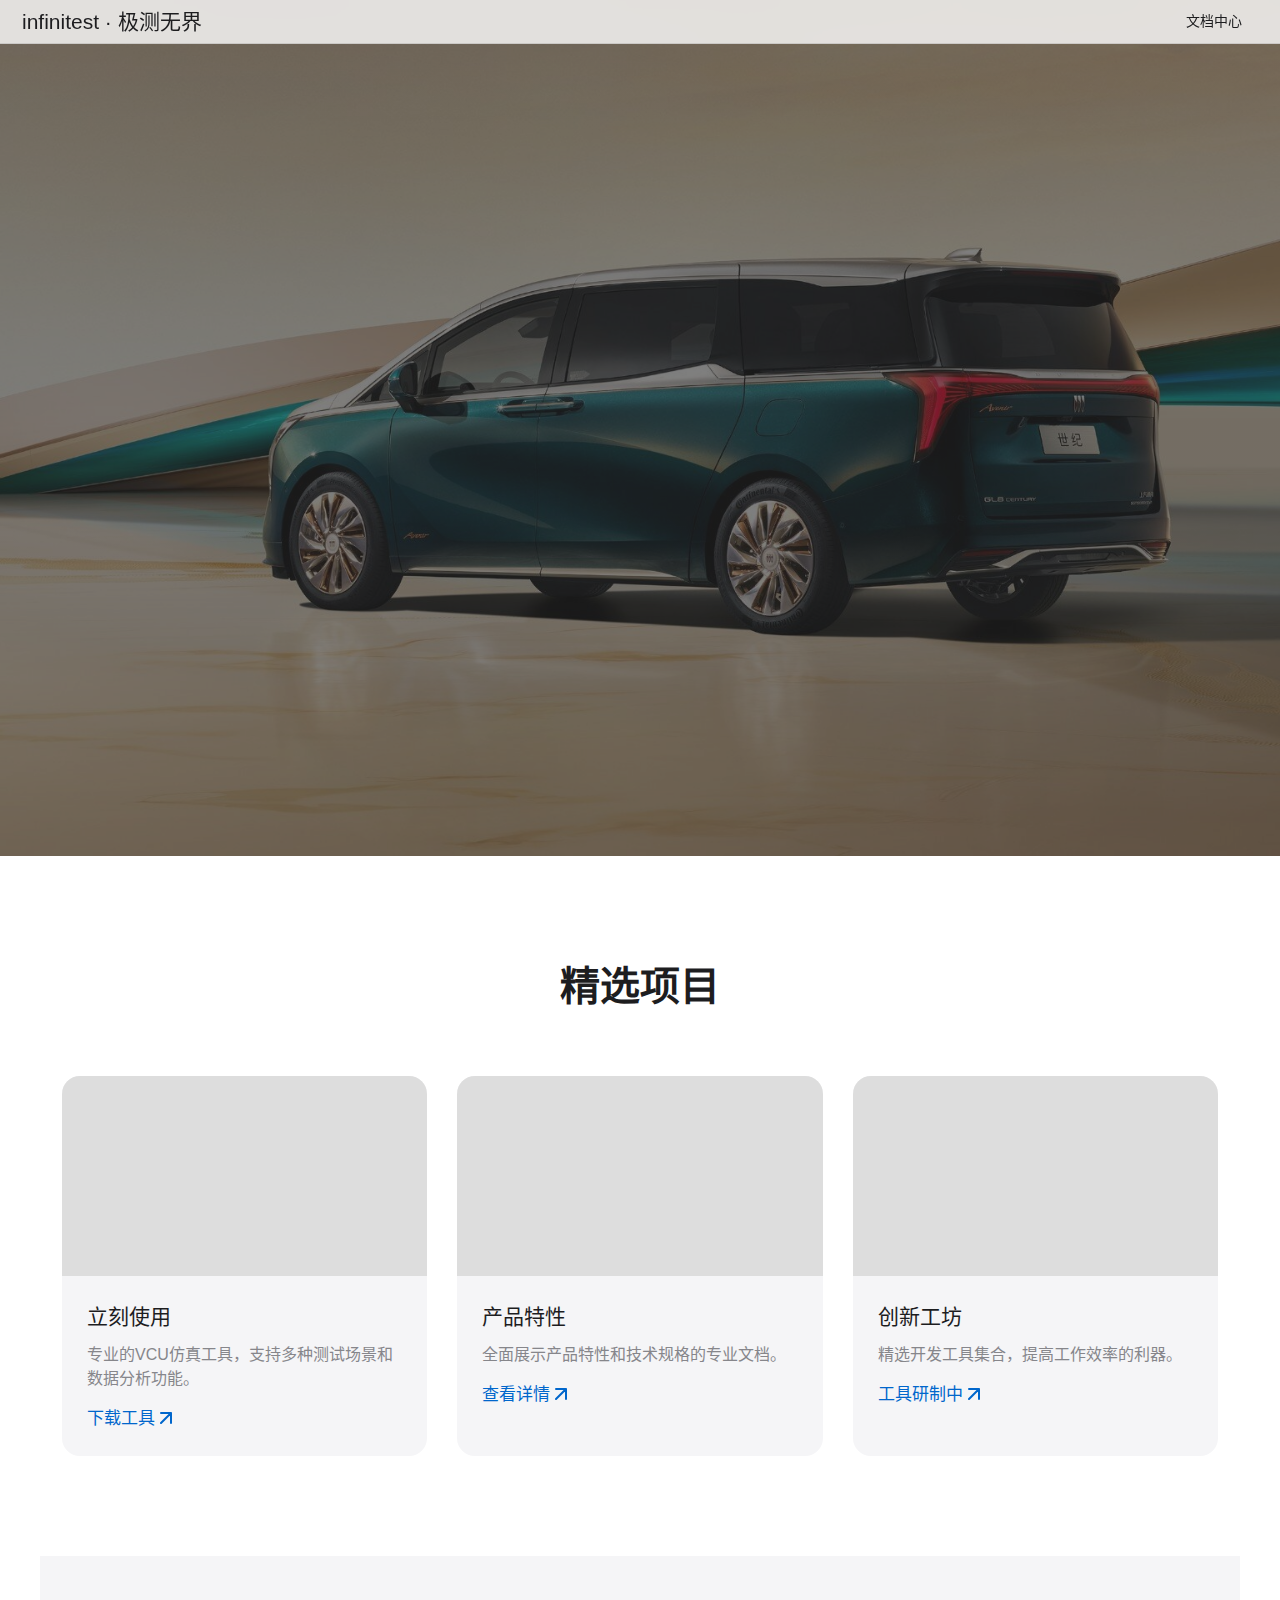
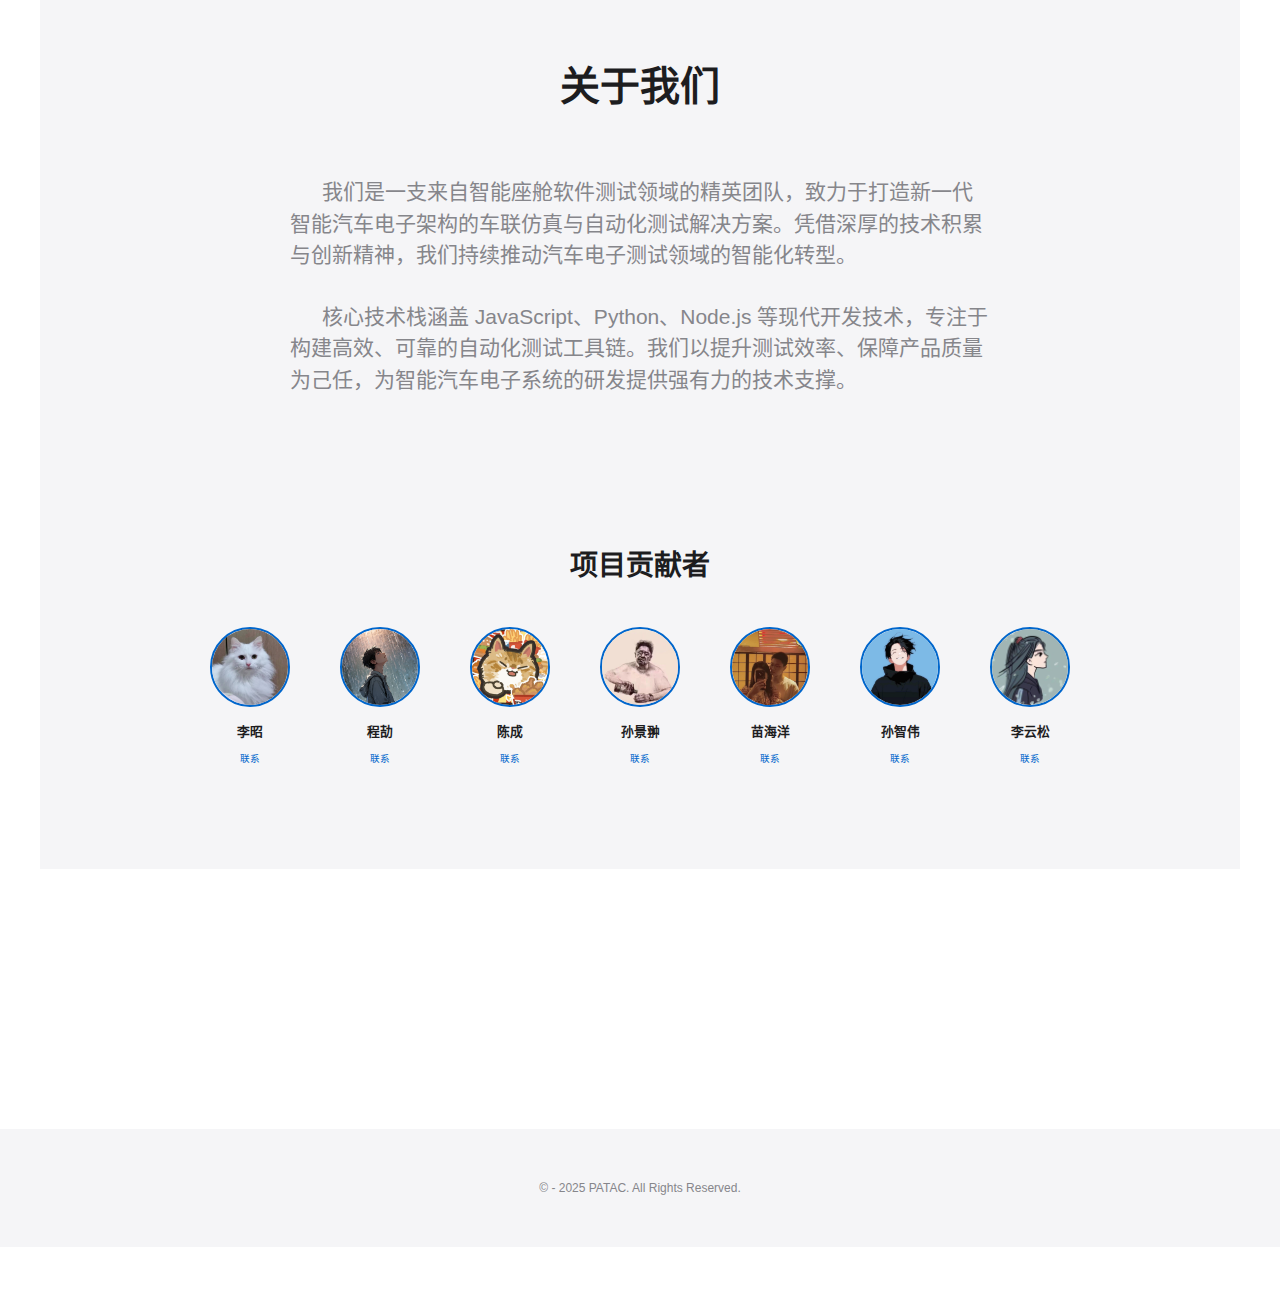
==== commit 69dae285: "updated" ====
--- a/index.html
+++ b/index.html
@@ -550,8 +550,8 @@
         <div class="explosion-container" id="explosionContainer"></div>
 
         <!-- 原有的标题和内容 - 在动画完成后显示 -->
-        <h1 class="animated zoomInDown" id="main-title" style="opacity: 0">汽车 · 仿真 · 重新定义</h1>
-        <p class="animated zoomIn" id="main-subtitle" style="opacity: 0">智能座舱软件测试团队</p>
+        <h1 class="animated zoomInDown" id="main-title" style="opacity: 0">Infinitest · 极测无界</h1>
+        <p class="animated zoomIn" id="main-subtitle" style="opacity: 0">Initialize your infotainment testing，开启你的智舱测试</p>
         <div class="hero-links animated zoomIn" id="main-links" style="opacity: 0">
 <!--            <a href="#projects" class="hero-link">查看项目</a>-->
         </div>
@@ -568,7 +568,7 @@
             <div class="project-card">
                 <div class="project-image" style="background-image: url('https://images.unsplash.com/photo-1551288049-bebda4e38f71?ixlib=rb-1.2.1&auto=format&fit=crop&w=600&q=80')"></div>
                 <div class="project-content">
-                    <h3 class="project-title">infinitest · 极测无界</h3>
+                    <h3 class="project-title">立刻使用</h3>
                     <p class="project-desc">专业的VCU仿真工具，支持多种测试场景和数据分析功能。</p>
                     <a href="./html/release-info.html" class="project-link">
                         下载工具
@@ -582,7 +582,7 @@
             <div class="project-card">
                 <div class="project-image" style="background-image: url('https://images.unsplash.com/photo-1460925895917-afdab827c52f?ixlib=rb-1.2.1&auto=format&fit=crop&w=600&q=80')"></div>
                 <div class="project-content">
-                    <h3 class="project-title">infinitest · 极测无界 Feature</h3>
+                    <h3 class="project-title">产品特性</h3>
                     <p class="project-desc">全面展示产品特性和技术规格的专业文档。</p>
                     <a href="./html/overview.html" class="project-link">
                         查看详情
@@ -596,7 +596,7 @@
             <div class="project-card">
                 <div class="project-image" style="background-image: url('https://images.unsplash.com/photo-1522542550221-31fd19575a2d?ixlib=rb-1.2.1&auto=format&fit=crop&w=600&q=80')"></div>
                 <div class="project-content">
-                    <h3 class="project-title">小工具集合站</h3>
+                    <h3 class="project-title">创新工坊</h3>
                     <p class="project-desc">精选开发工具集合，提高工作效率的利器。</p>
                     <a href="./html/tool-set.html" class="project-link">
                         工具研制中
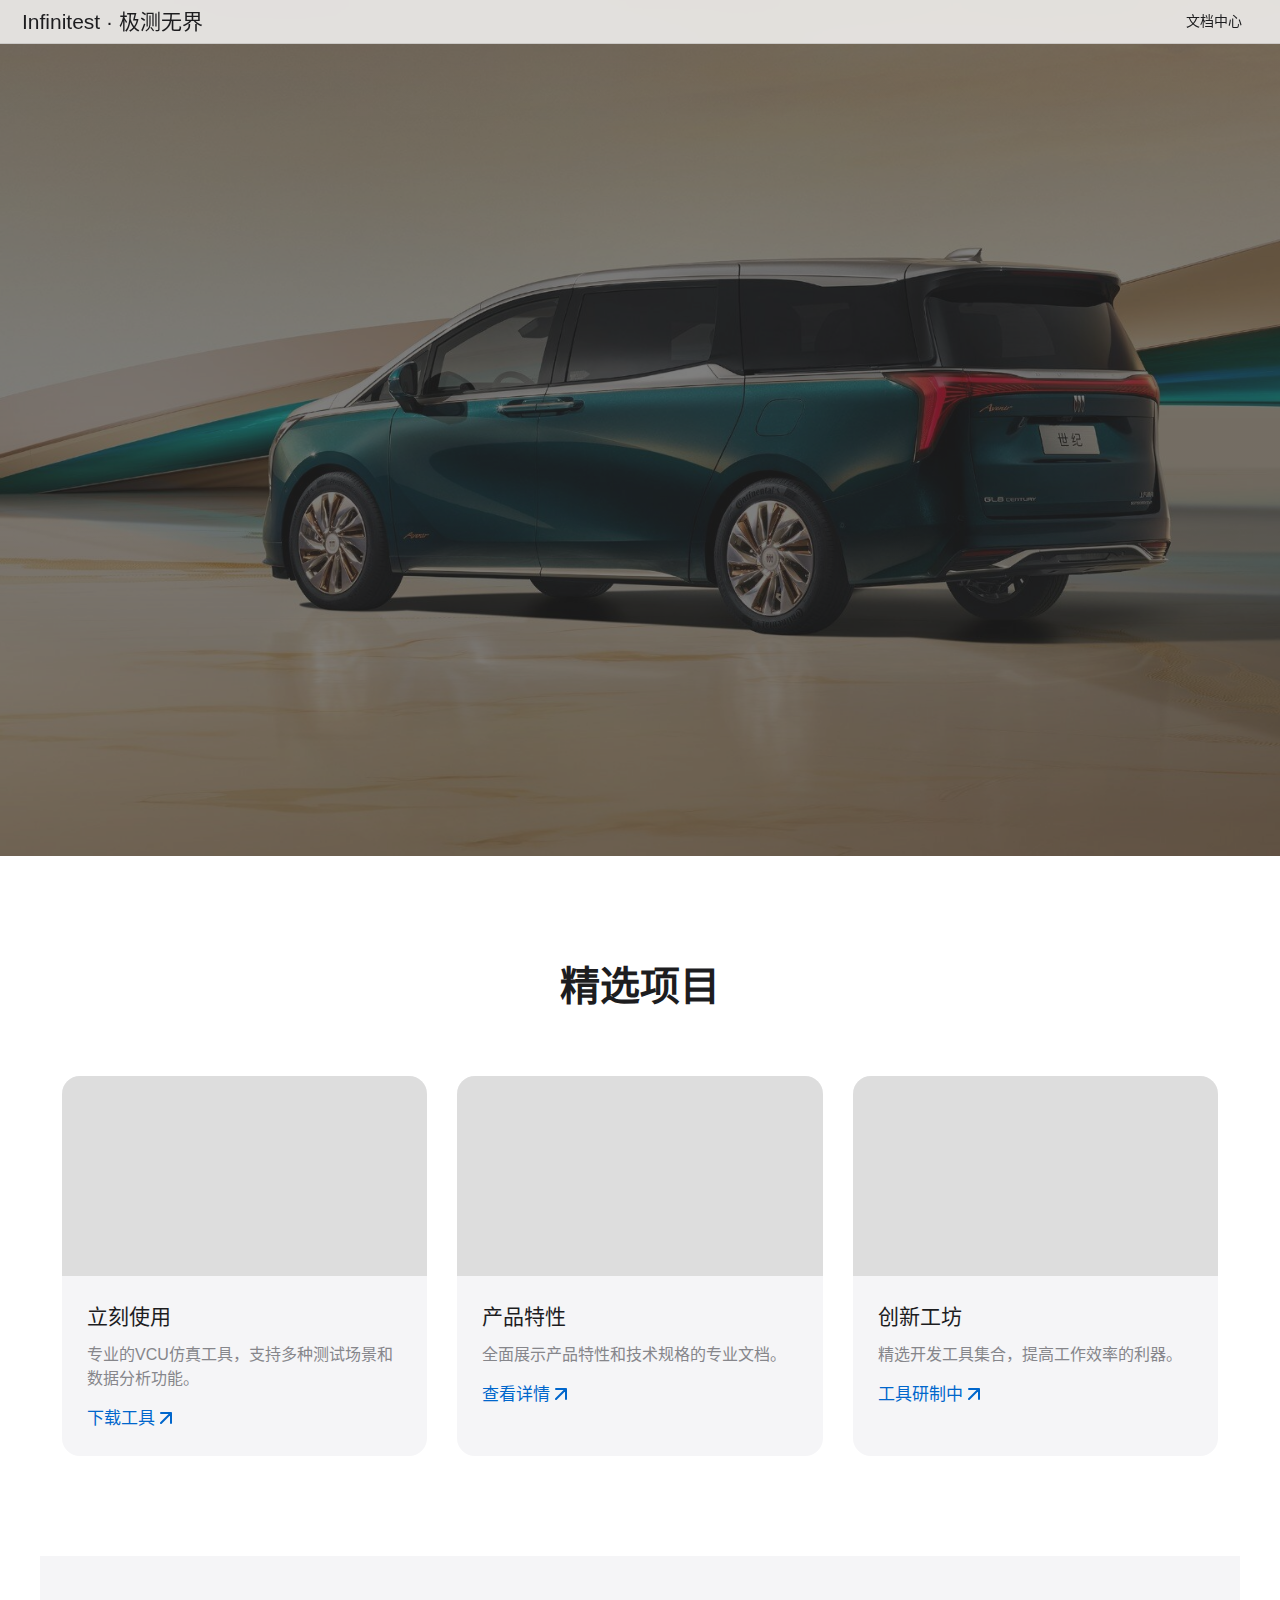
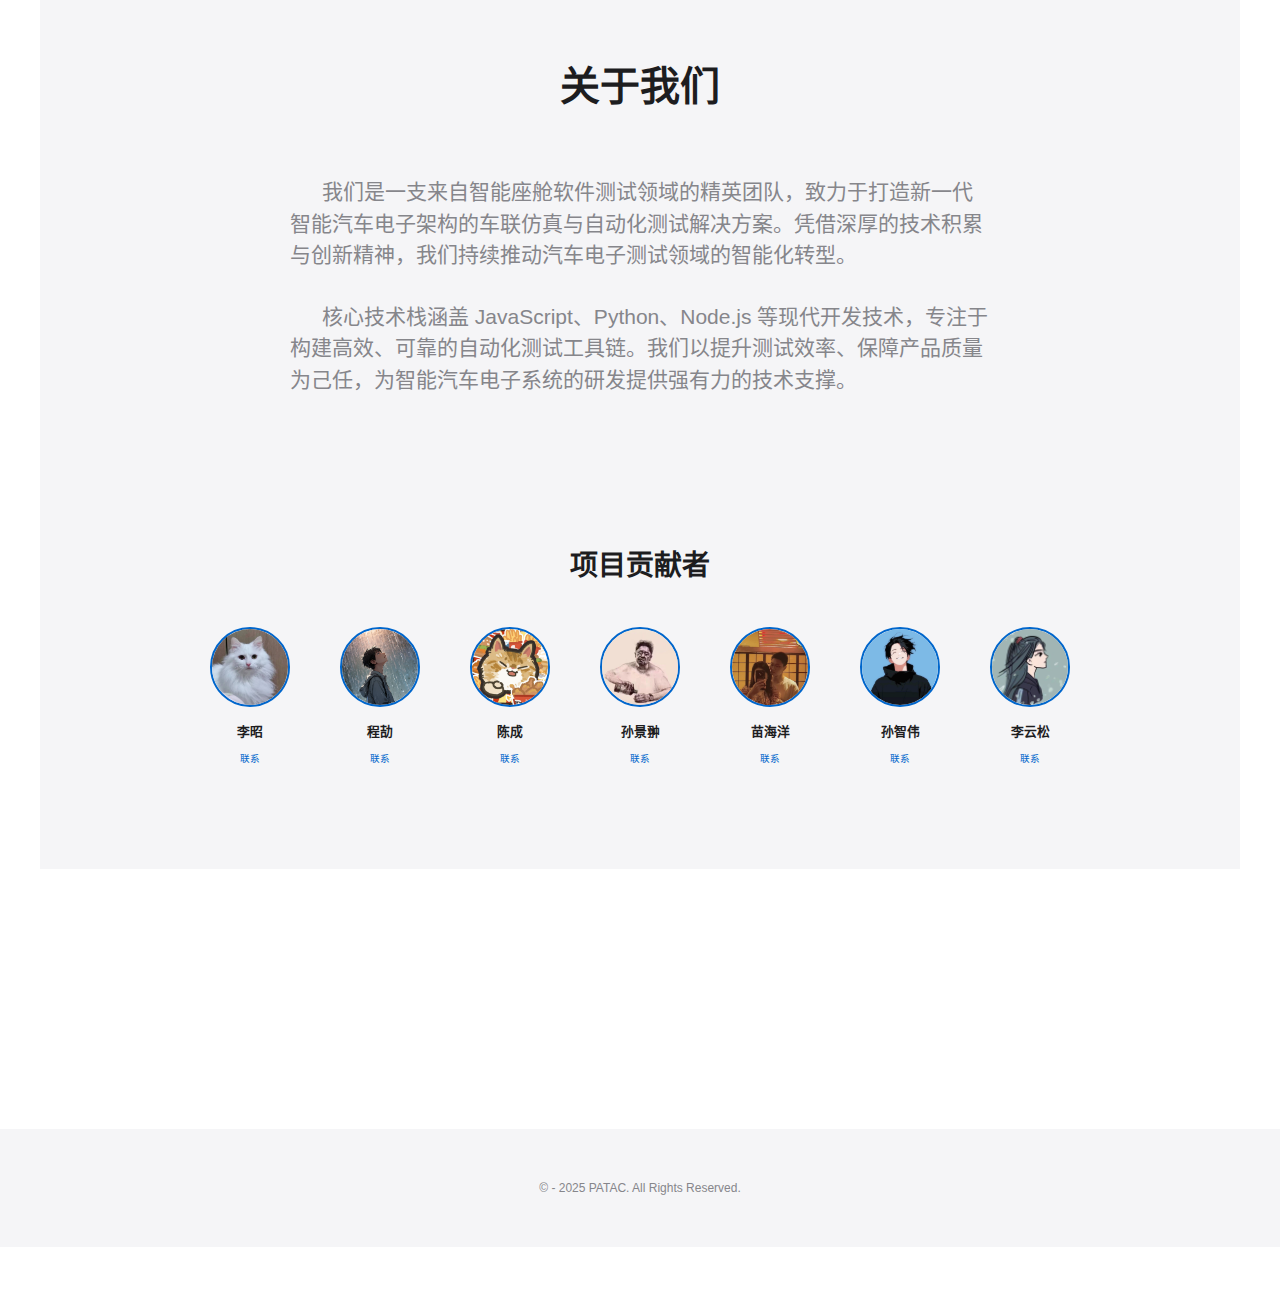
==== commit a18e89ff: "updated" ====
--- a/index.html
+++ b/index.html
@@ -3,7 +3,7 @@
 <head>
     <meta charset="UTF-8">
     <meta name="viewport" content="width=device-width, initial-scale=1.0">
-    <title>infinitest · 极测无界 | 首页</title>
+    <title>Infinitest · 极测无界 | 首页</title>
     <link rel="stylesheet" type="text/css" href="./css/animate.css" />
 <!--    <link rel="stylesheet" type="text/css" href="./css/animate.css" />-->
 <!--    <link rel="stylesheet" type="text/css" href="./css/elementui-index.css" />-->
@@ -499,7 +499,7 @@
 </head>
 <body>
     <nav class="navbar">
-        <span href="#" class="nav-logo">infinitest · 极测无界</span>
+        <span href="#" class="nav-logo">Infinitest · 极测无界</span>
         <div class="nav-links">
 <!--            <div class="nav-dropdown">-->
 <!--                <a href="#" class="nav-link">指南</a>-->
@@ -530,7 +530,7 @@
             <div class="slide" style="background-image: url('./resources/images/buick-3.jpg');"></div>
             <div class="slide" style="background-image: url('./resources/images/cadi-1.png');"></div>
             <div class="slide" style="background-image: url('./resources/images/buick-4.jpg');"></div>
-            <div class="slide" style="background-image: url('./resources/images/cadi-2.jpg');"></div>
+<!--            <div class="slide" style="background-image: url('./resources/images/cadi-2.jpg');"></div>-->
             <div class="slide" style="background-image: url('./resources/images/buick-5.jpg');"></div>
             <div class="slide" style="background-image: url('./resources/images/cadi-3.jpg');"></div>
             <div class="slide" style="background-image: url('./resources/images/buick-6.jpg');"></div>
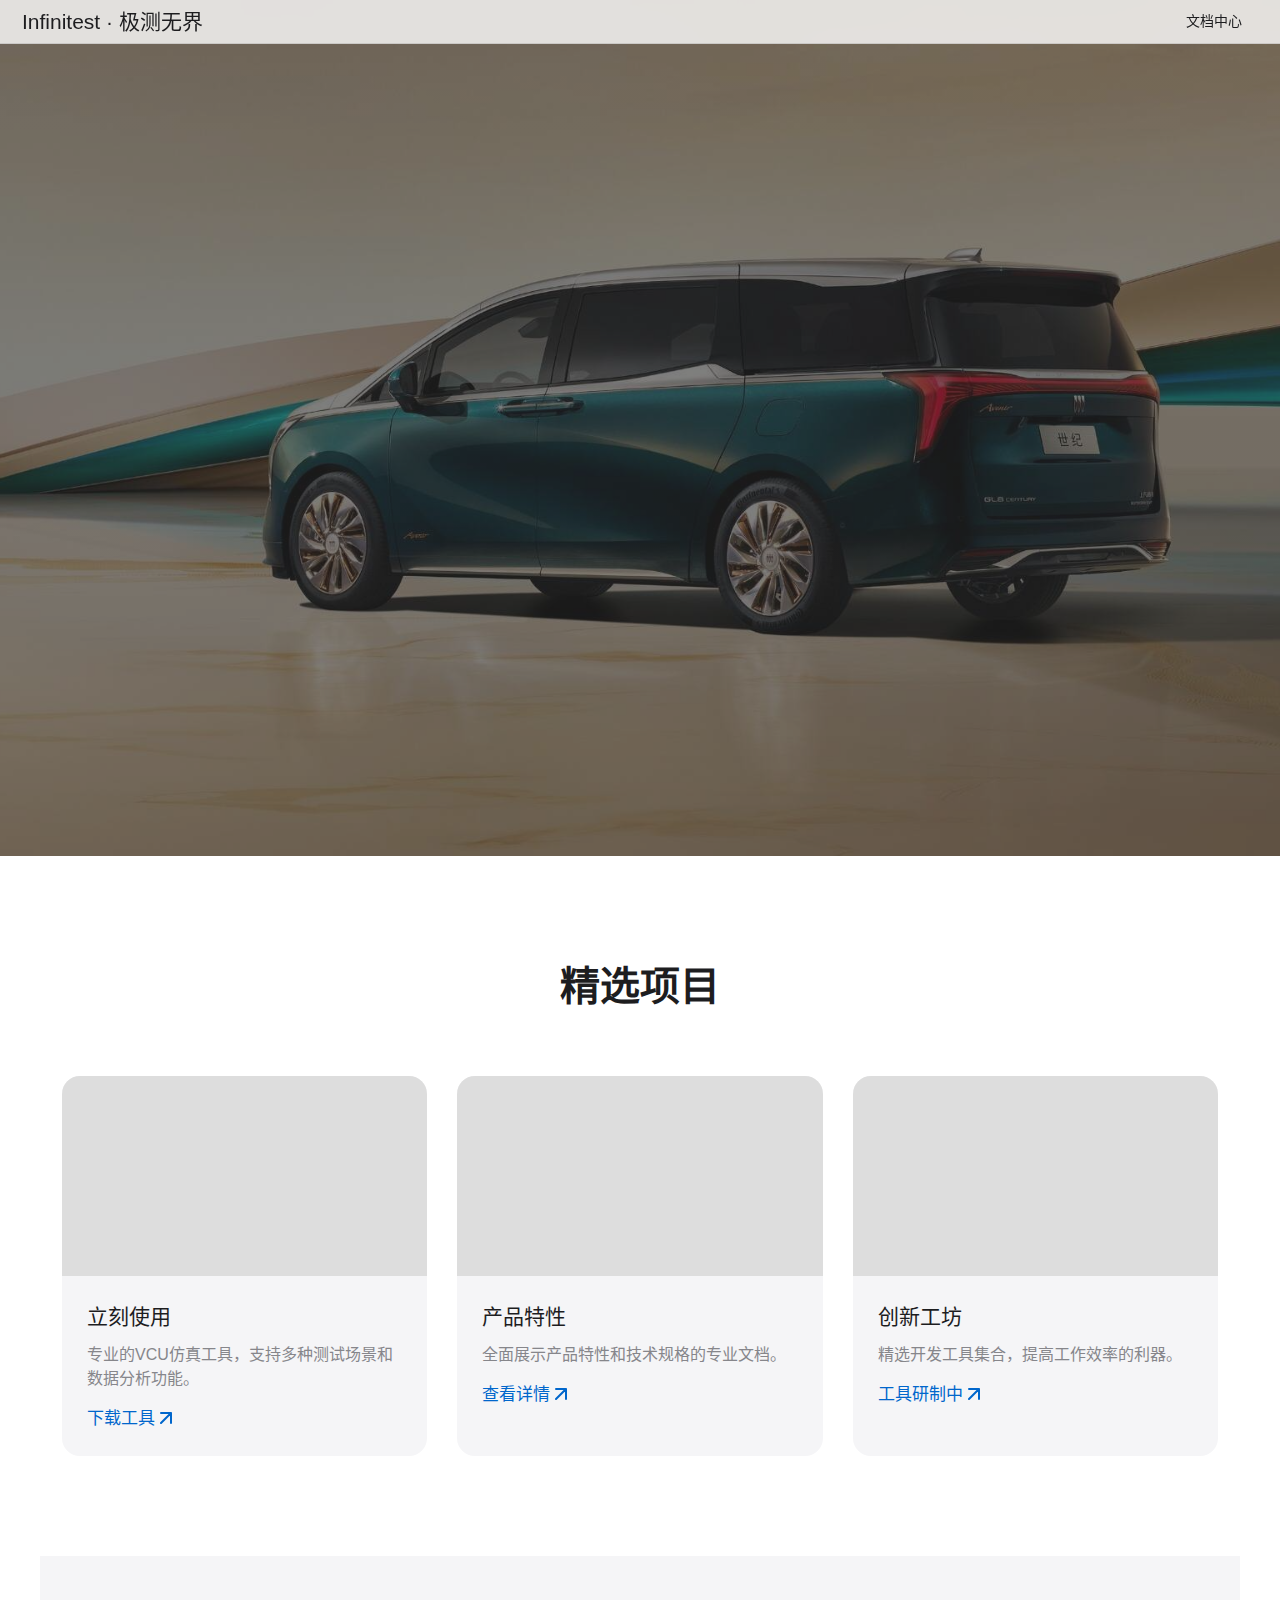
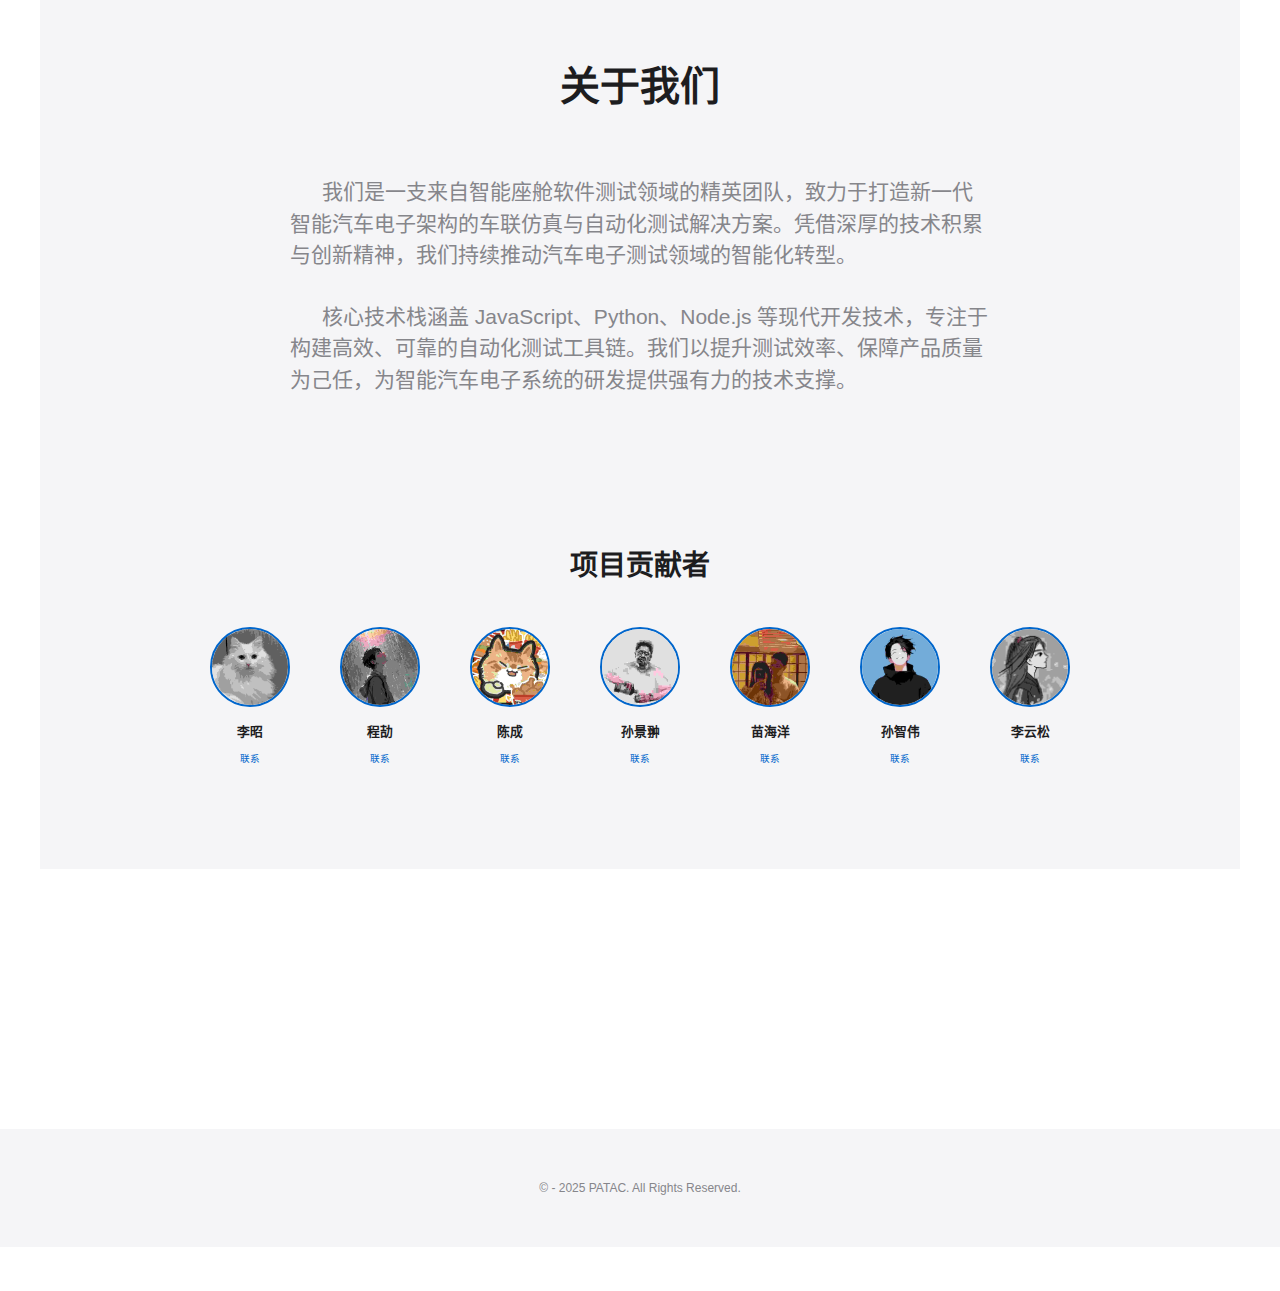
==== commit 8bd41c9b: "updated" ====
--- a/index.html
+++ b/index.html
@@ -523,20 +523,20 @@
     <section class="hero">
         <div class="hero-slideshow">
 <!--            <div class="slide animated bounceInDown" style="background-image: url('./resources/images/home.jpg');"></div>-->
-            <div class="slide animated bounceInDown" style="background-image: url('./resources/images/buick-2.jpg');"></div>
+            <div class="slide animated bounceInDown" data-src="./resources/images/buick-2.jpg"></div>
 <!--            <div class="slide animated bounceInDown" style="background-image: url('./resources/images/buick-1.jpg');"></div>-->
 <!--            <div class="slide" style="background-image: url('./resources/images/cadi-0.png');"></div>-->
 <!--            <div class="slide animated" style="background-image: url('./resources/images/buick-2.jpg');"></div>-->
-            <div class="slide" style="background-image: url('./resources/images/buick-3.jpg');"></div>
-            <div class="slide" style="background-image: url('./resources/images/cadi-1.png');"></div>
-            <div class="slide" style="background-image: url('./resources/images/buick-4.jpg');"></div>
+            <div class="slide" data-src="./resources/images/buick-3.jpg"></div>
+            <div class="slide" data-src="./resources/images/cadi-1.png"></div>
+            <div class="slide" data-src="./resources/images/buick-4.jpg"></div>
 <!--            <div class="slide" style="background-image: url('./resources/images/cadi-2.jpg');"></div>-->
-            <div class="slide" style="background-image: url('./resources/images/buick-5.jpg');"></div>
-            <div class="slide" style="background-image: url('./resources/images/cadi-3.jpg');"></div>
-            <div class="slide" style="background-image: url('./resources/images/buick-6.jpg');"></div>
-            <div class="slide" style="background-image: url('./resources/images/cadi-4.jpg');"></div>
-            <div class="slide" style="background-image: url('./resources/images/buick-7.jpg');"></div>
-            <div class="slide" style="background-image: url('./resources/images/buick-3.jpg');"></div>
+            <div class="slide" data-src="./resources/images/buick-5.jpg"></div>
+            <div class="slide" data-src="./resources/images/cadi-3.jpg"></div>
+            <div class="slide" data-src="./resources/images/buick-6.jpg"></div>
+            <div class="slide" data-src="./resources/images/cadi-4.jpg"></div>
+            <div class="slide" data-src="./resources/images/buick-7.jpg"></div>
+            <div class="slide" data-src="./resources/images/buick-3.jpg"></div>
 
 
 
@@ -696,6 +696,20 @@
     const slides = document.querySelectorAll('.slide');
     let currentSlide = 0;
 
+    // 图片懒加载逻辑
+    function lazyLoadSlide(slide) {
+        const imgSrc = slide.getAttribute('data-src');
+        if (imgSrc) {
+            const img = new Image();
+            img.src = imgSrc;
+            img.onload = () => {
+                slide.style.backgroundImage = `url(${imgSrc})`;
+                slide.removeAttribute('data-src');
+            };
+        }
+    }
+
+    // 修改showSlide函数，添加懒加载
     function showSlide(index) {
         // 移除所有幻灯片的active和prev类
         slides.forEach(slide => {
@@ -711,6 +725,11 @@
 
         // 为当前幻灯片添加active类
         slides[index].classList.add('active');
+
+        // 懒加载当前和下一张幻灯片
+        lazyLoadSlide(slides[index]);
+        const nextIndex = (index + 1) % slides.length;
+        lazyLoadSlide(slides[nextIndex]);
     }
 
     function nextSlide() {
@@ -718,11 +737,12 @@
         showSlide(currentSlide);
     }
 
-    // 初始化：显示第一张幻灯片
+    // 初始化：显示第一张幻灯片并预加载第二张
     showSlide(currentSlide);
-
-    // 设置轮播间隔时间（例如5秒）
-    setInterval(nextSlide, 5000);
+    lazyLoadSlide(slides[(currentSlide + 1) % slides.length]);
+
+    // 设置轮播间隔时间（例如6秒）
+    setInterval(nextSlide, 6000);
 
 
 
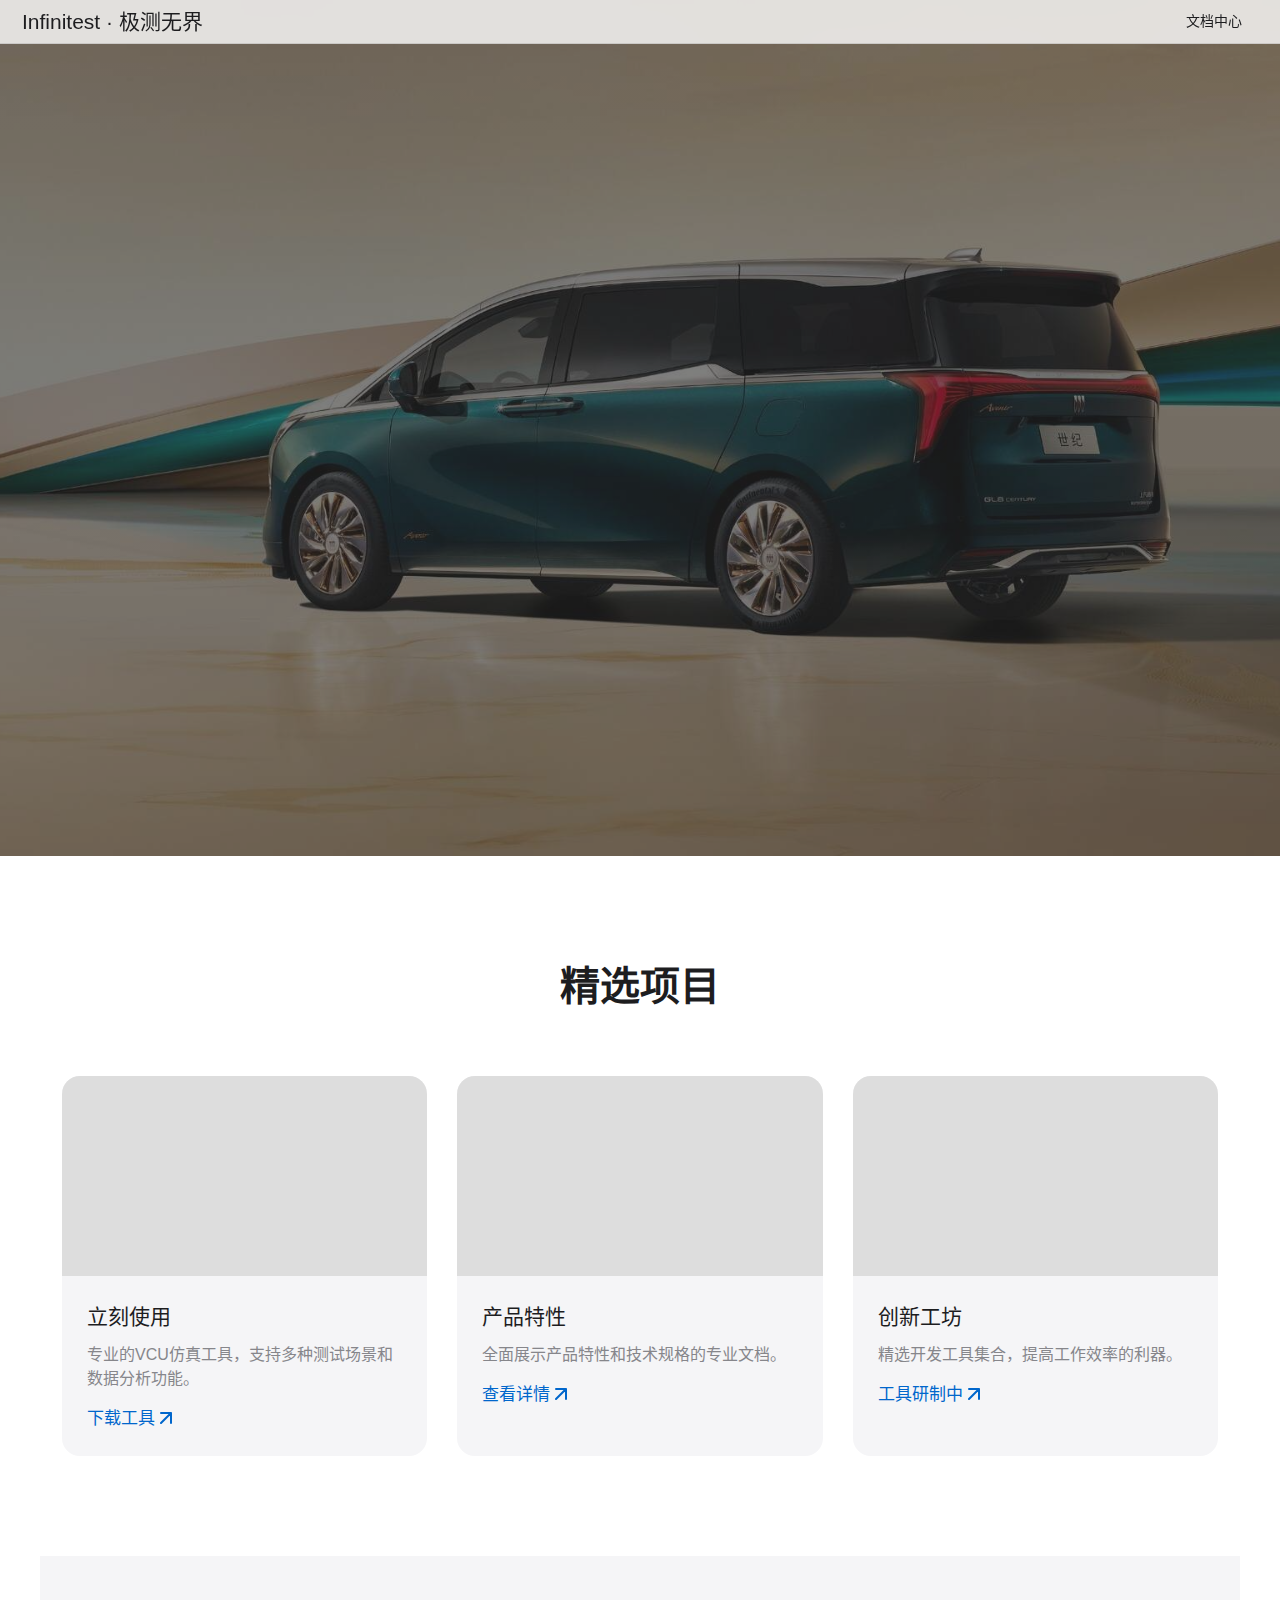
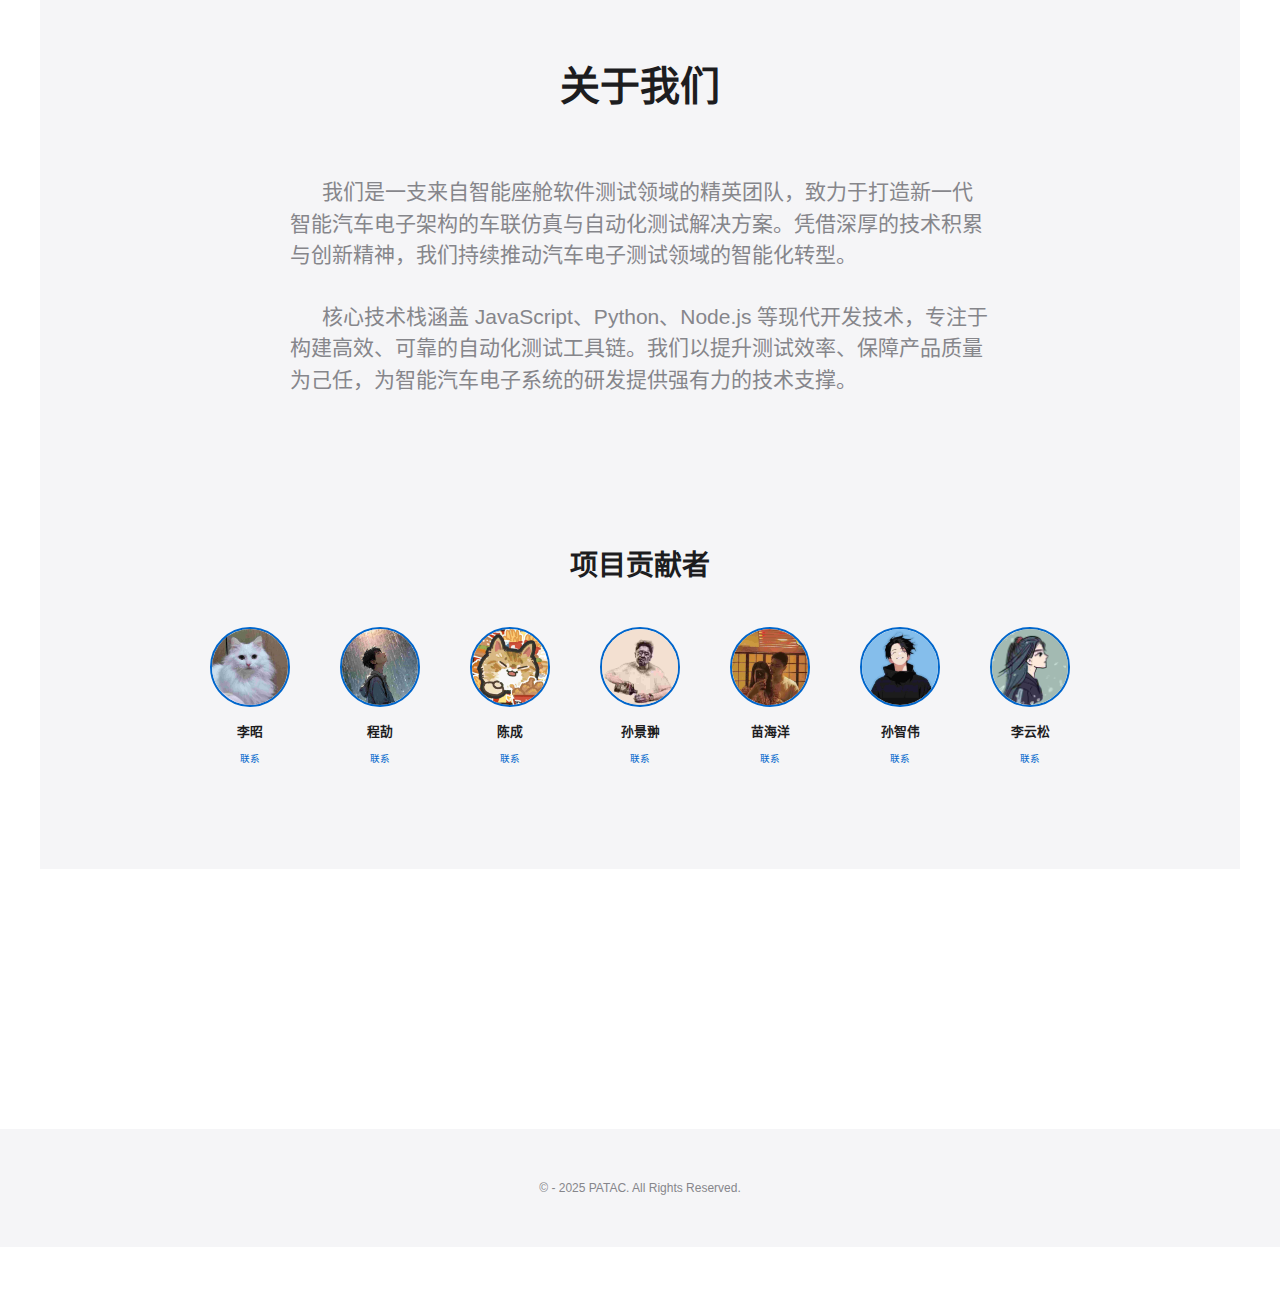
==== commit 7c4358b2: "update" ====
--- a/index.html
+++ b/index.html
@@ -654,7 +654,7 @@
                     <img src="./resources/avatar/miaohaiyang.jpg" alt="苗海洋" style="width: 80px; height: 80px; border-radius: 50%; object-fit: cover; border: 2px solid var(--apple-blue);">
                     <h4 style="font-size: 12.8px; margin: 8px 0 4px; color: var(--apple-black); animation: glow 3s infinite alternate;animation-delay: 1.2s;">苗海洋</h4>
 <!--                    <p style="font-size: 11.2px; color: var(&#45;&#45;apple-gray);">测试开发</p>-->
-                    <button onclick="showEmail('Miao_Haiyang@patac.com.cn')" style="font-size: 9.6px; color: var(--apple-blue); background: none; border: none; cursor: pointer;">联系</button>
+                    <button onclick="showEmail('haiyang_miao@patac.com.cn')" style="font-size: 9.6px; color: var(--apple-blue); background: none; border: none; cursor: pointer;">联系</button>
                 </div>
                 <div class="contributor-card" style="text-align: center; width: 110px;">
                     <img src="./resources/avatar/sunzhiwei.jpg" alt="孙智伟" style="width: 80px; height: 80px; border-radius: 50%; object-fit: cover; border: 2px solid var(--apple-blue);">
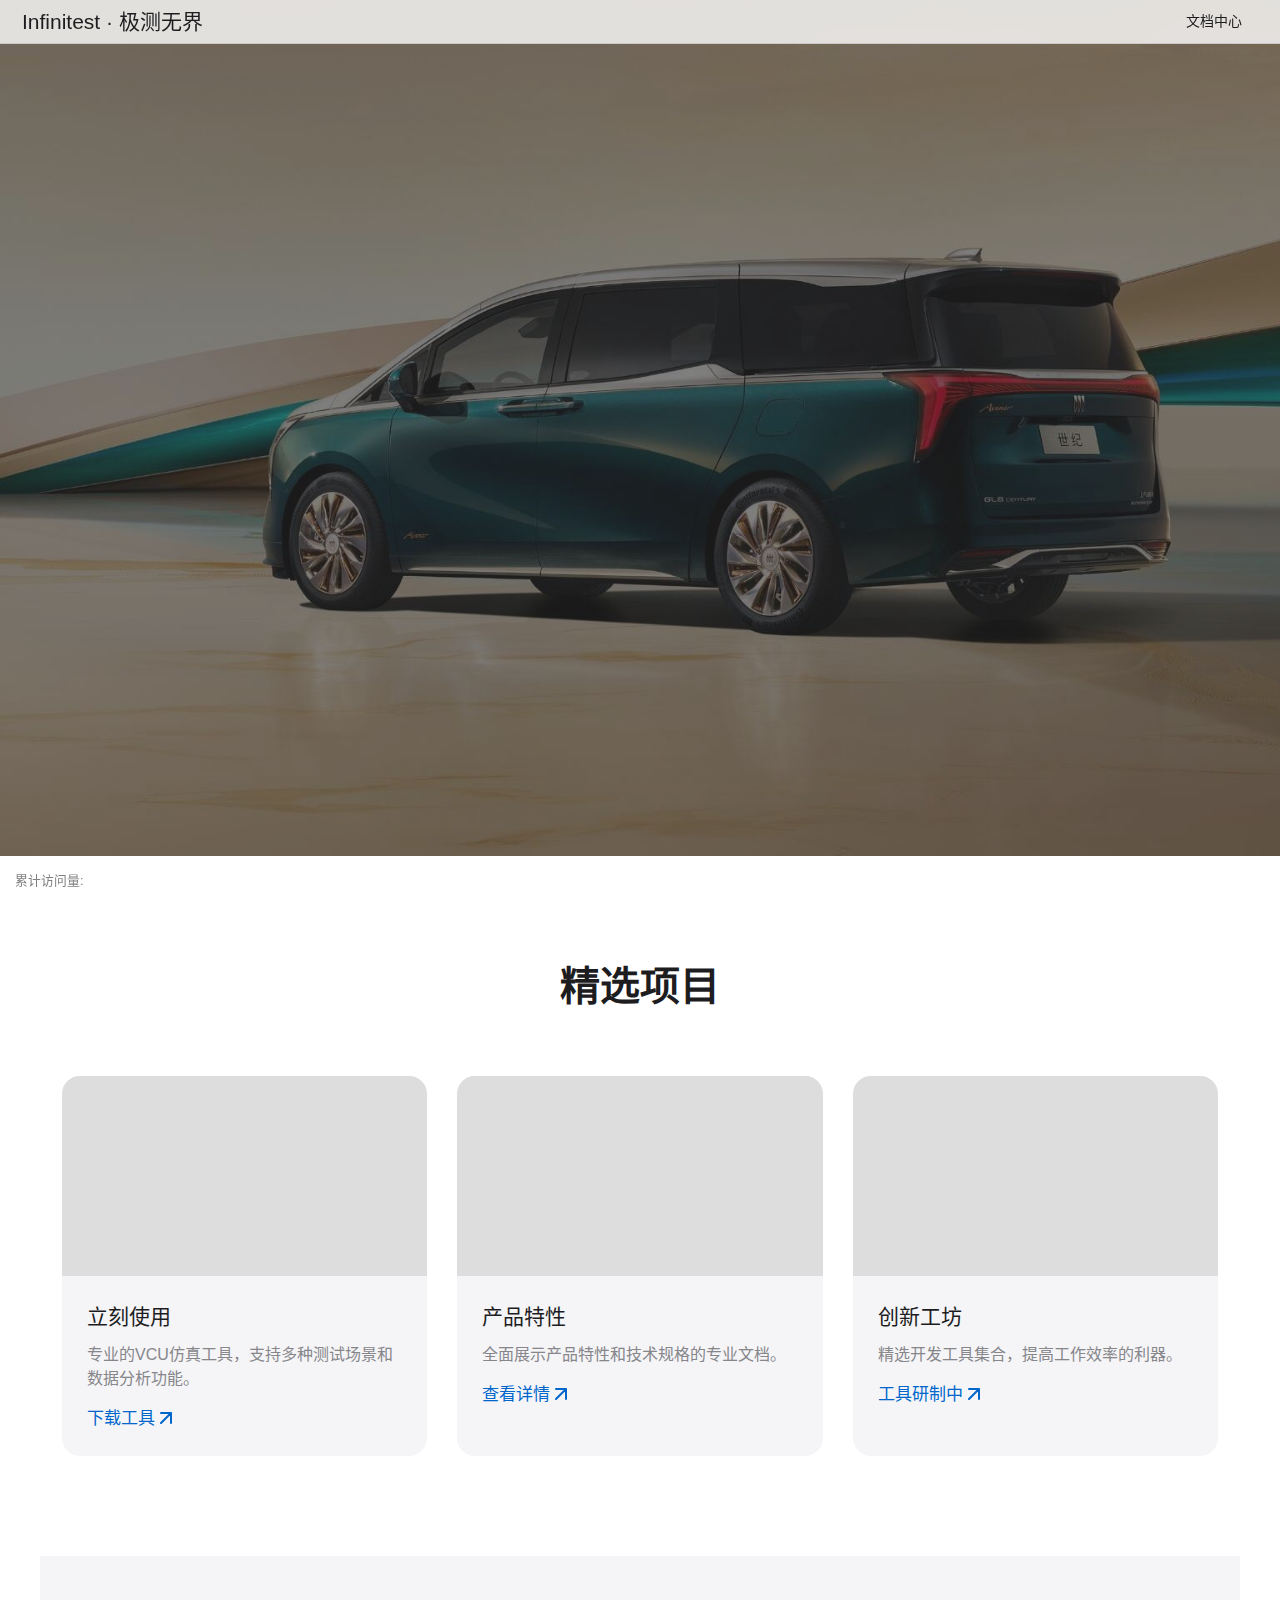
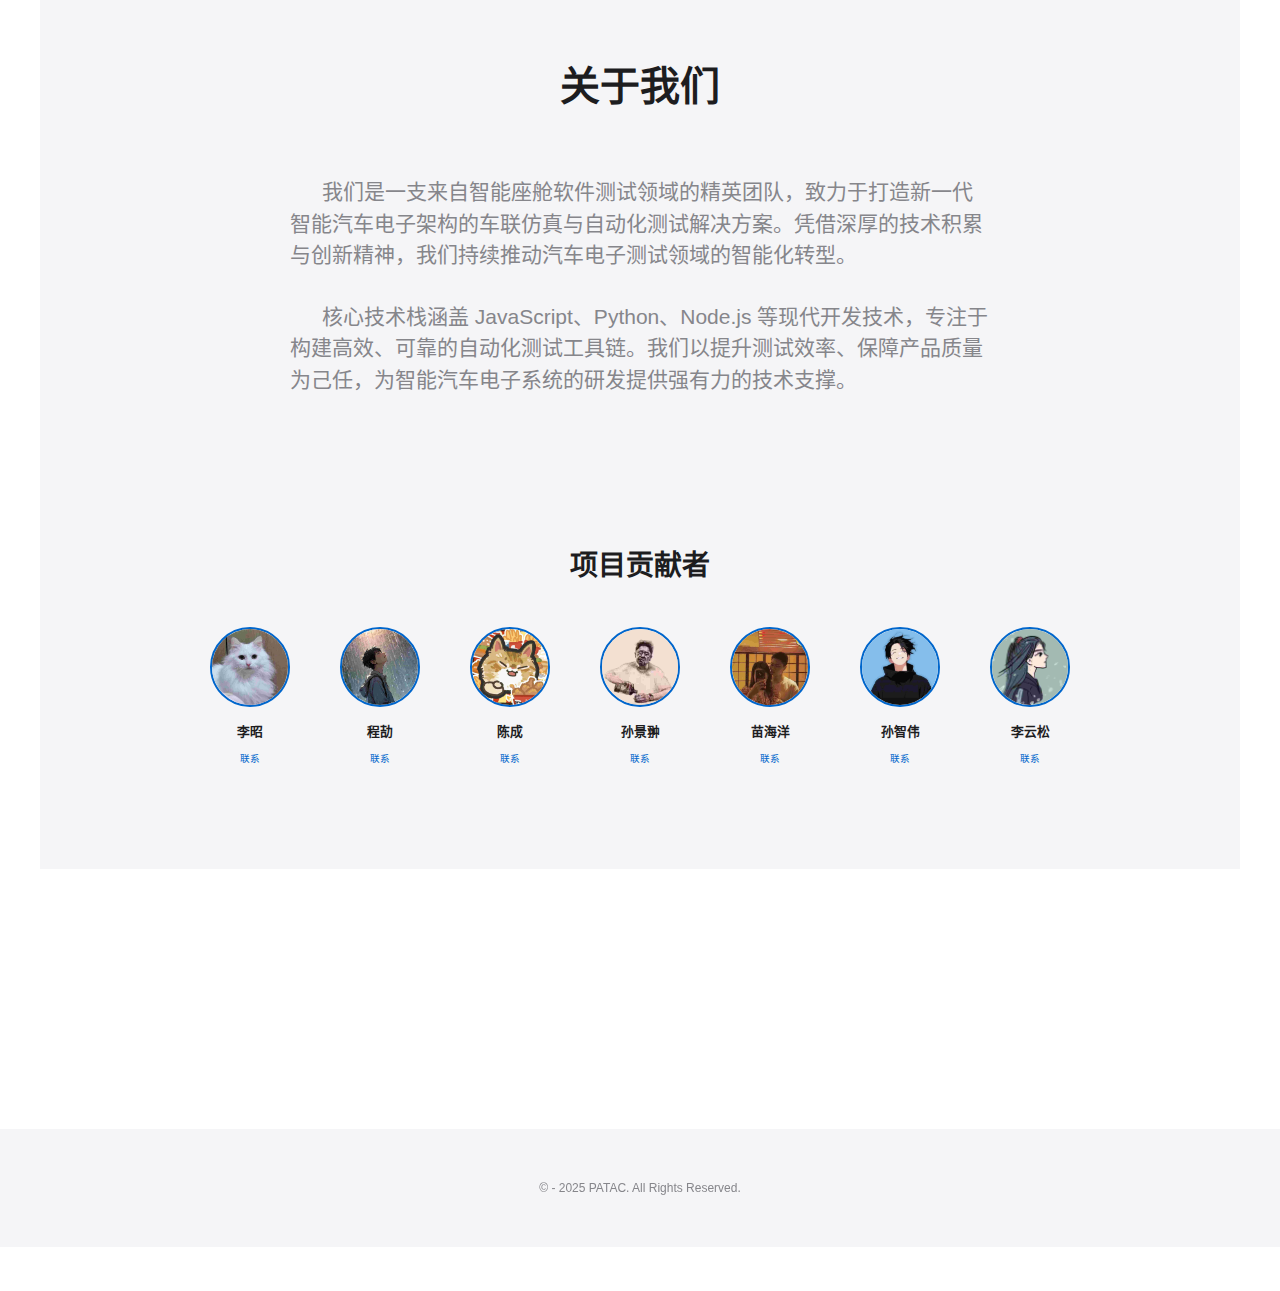
==== commit ee5d739f: "add page view counter" ====
--- a/index.html
+++ b/index.html
@@ -683,6 +683,20 @@
     <section id="contact" class="section">
         <h2 class="section-title"></h2>
     </section>
+<!--    <div class="visit"style="position: fixed; top:0; bottom: 0;">访问量: <span id="finicount_views"></span> </div>-->
+<!--    <span id="finicount_views" style="position: fixed; top:0; bottom: 0;"></span>-->
+
+    <div class="visitiscontainer">
+        <div class="visitsdiv" style="position: fixed; left:15px; bottom: 10px;font-size: 0.8rem;color: gray">
+            <span id="finicount_text">累计访问量:</span><span id="finicount_views"></span>
+        </div>
+<!--        <div class="visitstotaldiv">-->
+<!--            <span id="finicount_text">所有站点总计数:</span><span id="total_views"></span>-->
+<!--        </div>-->
+    </div>
+    </div>
+
+
 
     <footer class="footer">
         <p class="copyright">© - 2025 PATAC. All Rights Reserved.</p>
@@ -692,6 +706,7 @@
 <!--<script src="./js/vue.min.js" type="text/javascript"></script>-->
 <!--<script src="./js/axios.min.js" type="text/javascript"></script>-->
 <!--<script src="./js/elementui-index.js" type="text/javascript"></script>-->
+<script async src="https://finicounter.eu.org/finicounter.js"></script>
 <script>
     const slides = document.querySelectorAll('.slide');
     let currentSlide = 0;
@@ -1161,6 +1176,17 @@
     }
     */
 
+    // 监听popstate事件
+    window.addEventListener('popstate', function(event) {
+        // 在这里处理返回按钮点击的逻辑
+        console.log('用户点击了返回按钮');
+        // 你可以在这里执行其他操作，例如更新页面内容或显示提示信息
+    });
+
+    // 如果需要，你可以在页面加载时手动添加一个历史记录条目
+    // 这样在用户点击返回按钮时，popstate事件会被触发
+    history.pushState(null, document.title, location.href);
+
 </script>
 </script>
 </html>
